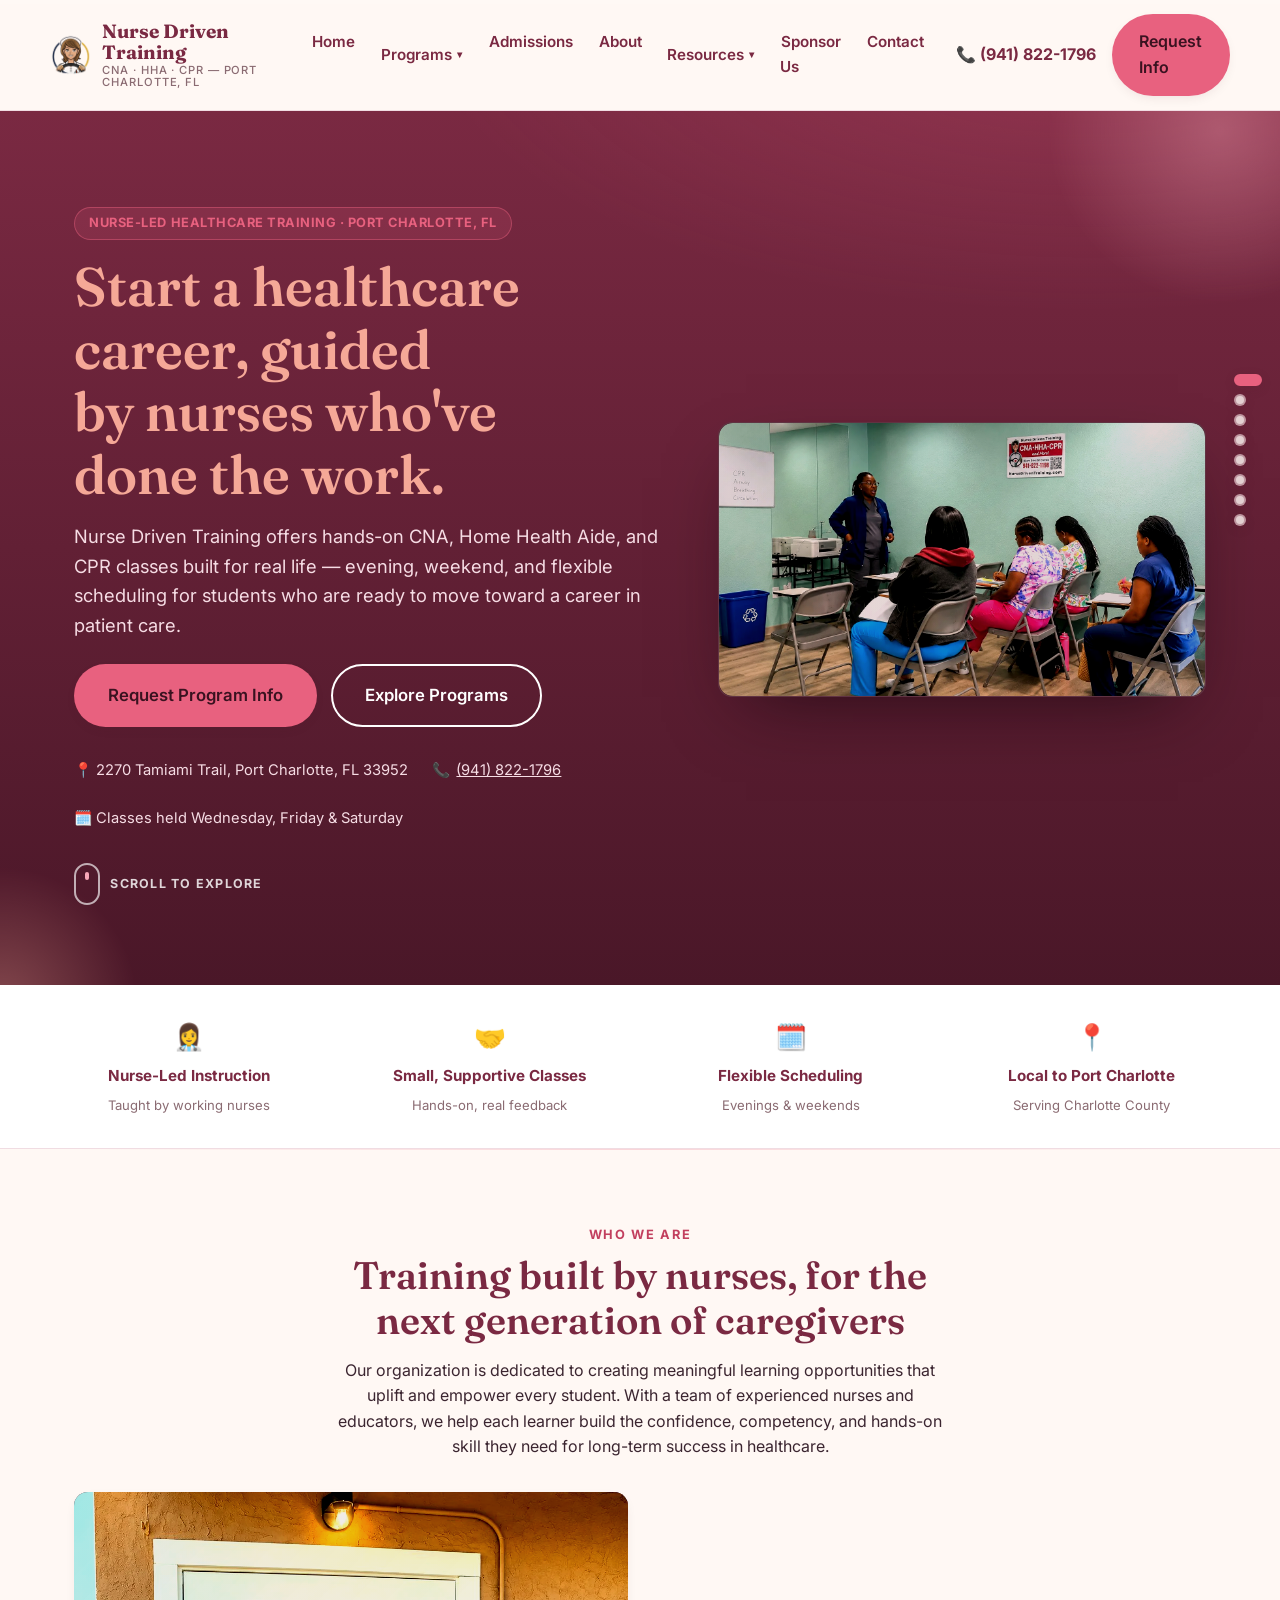
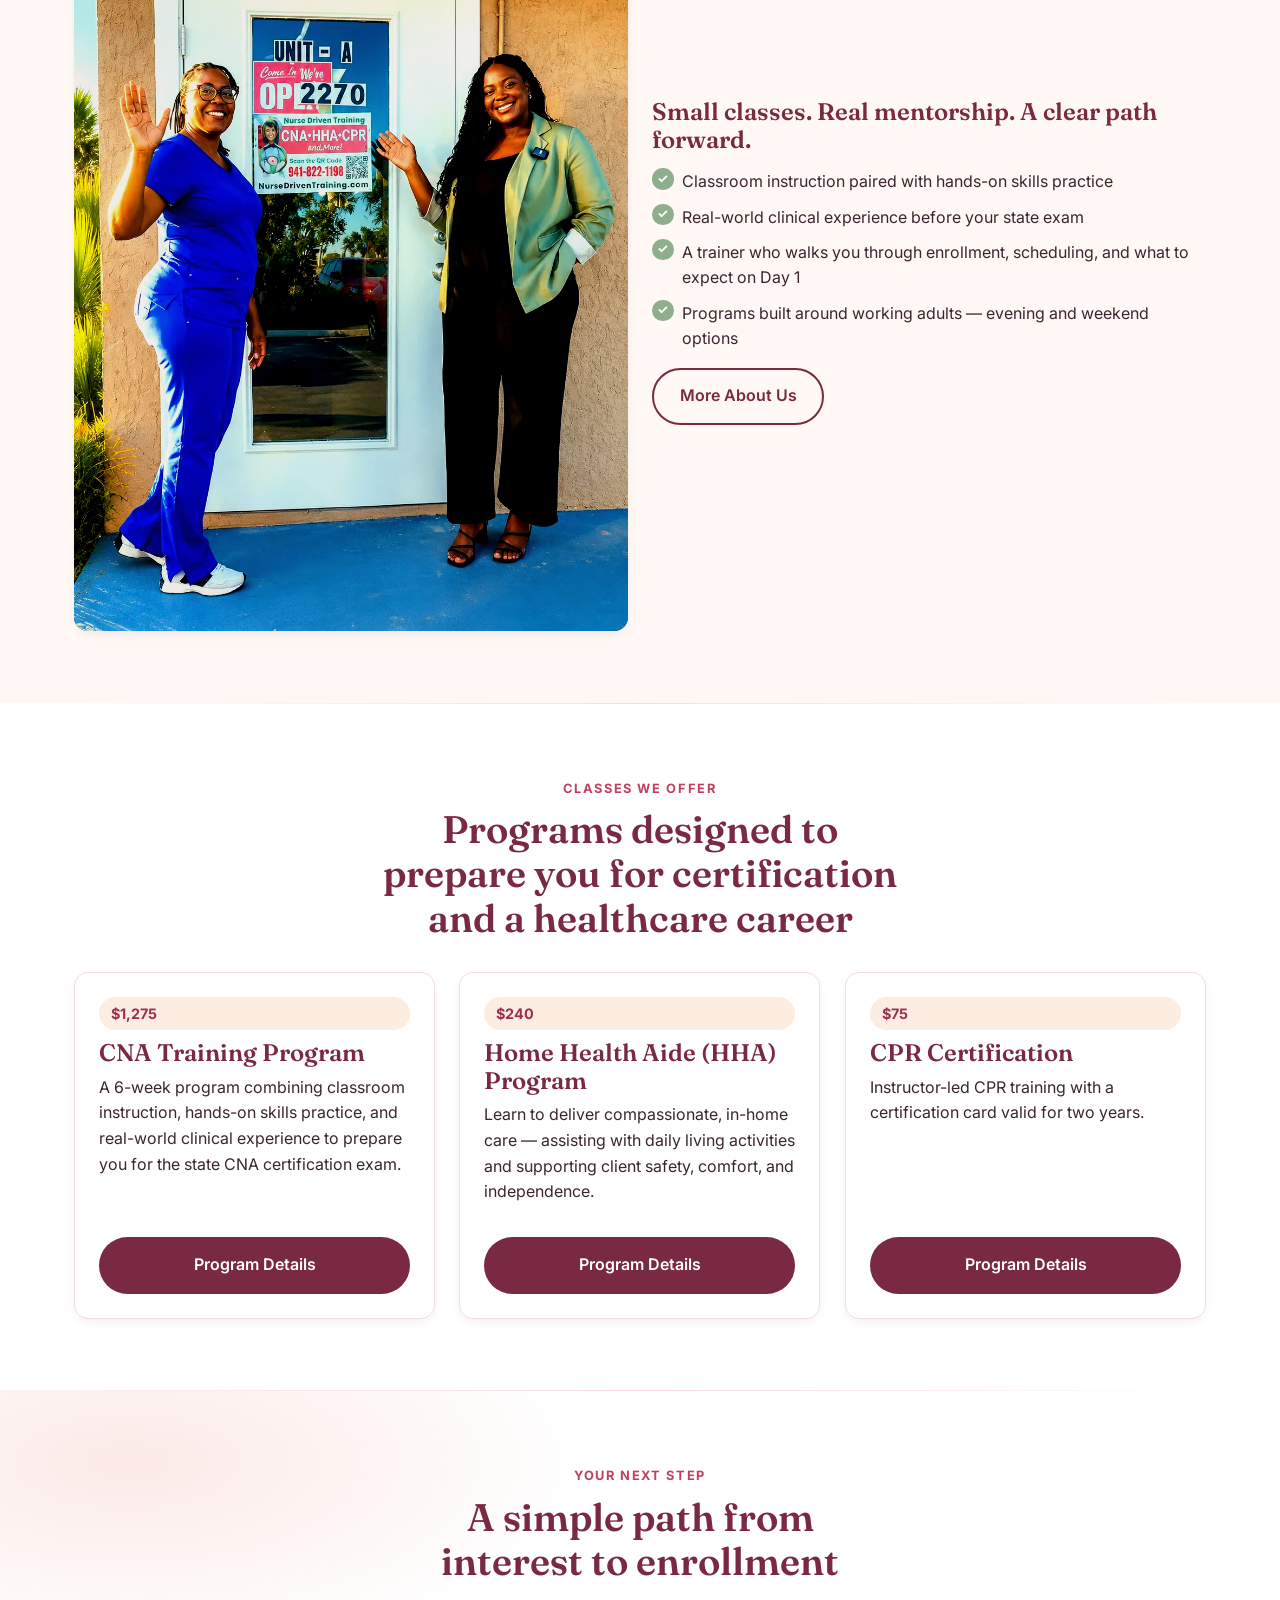
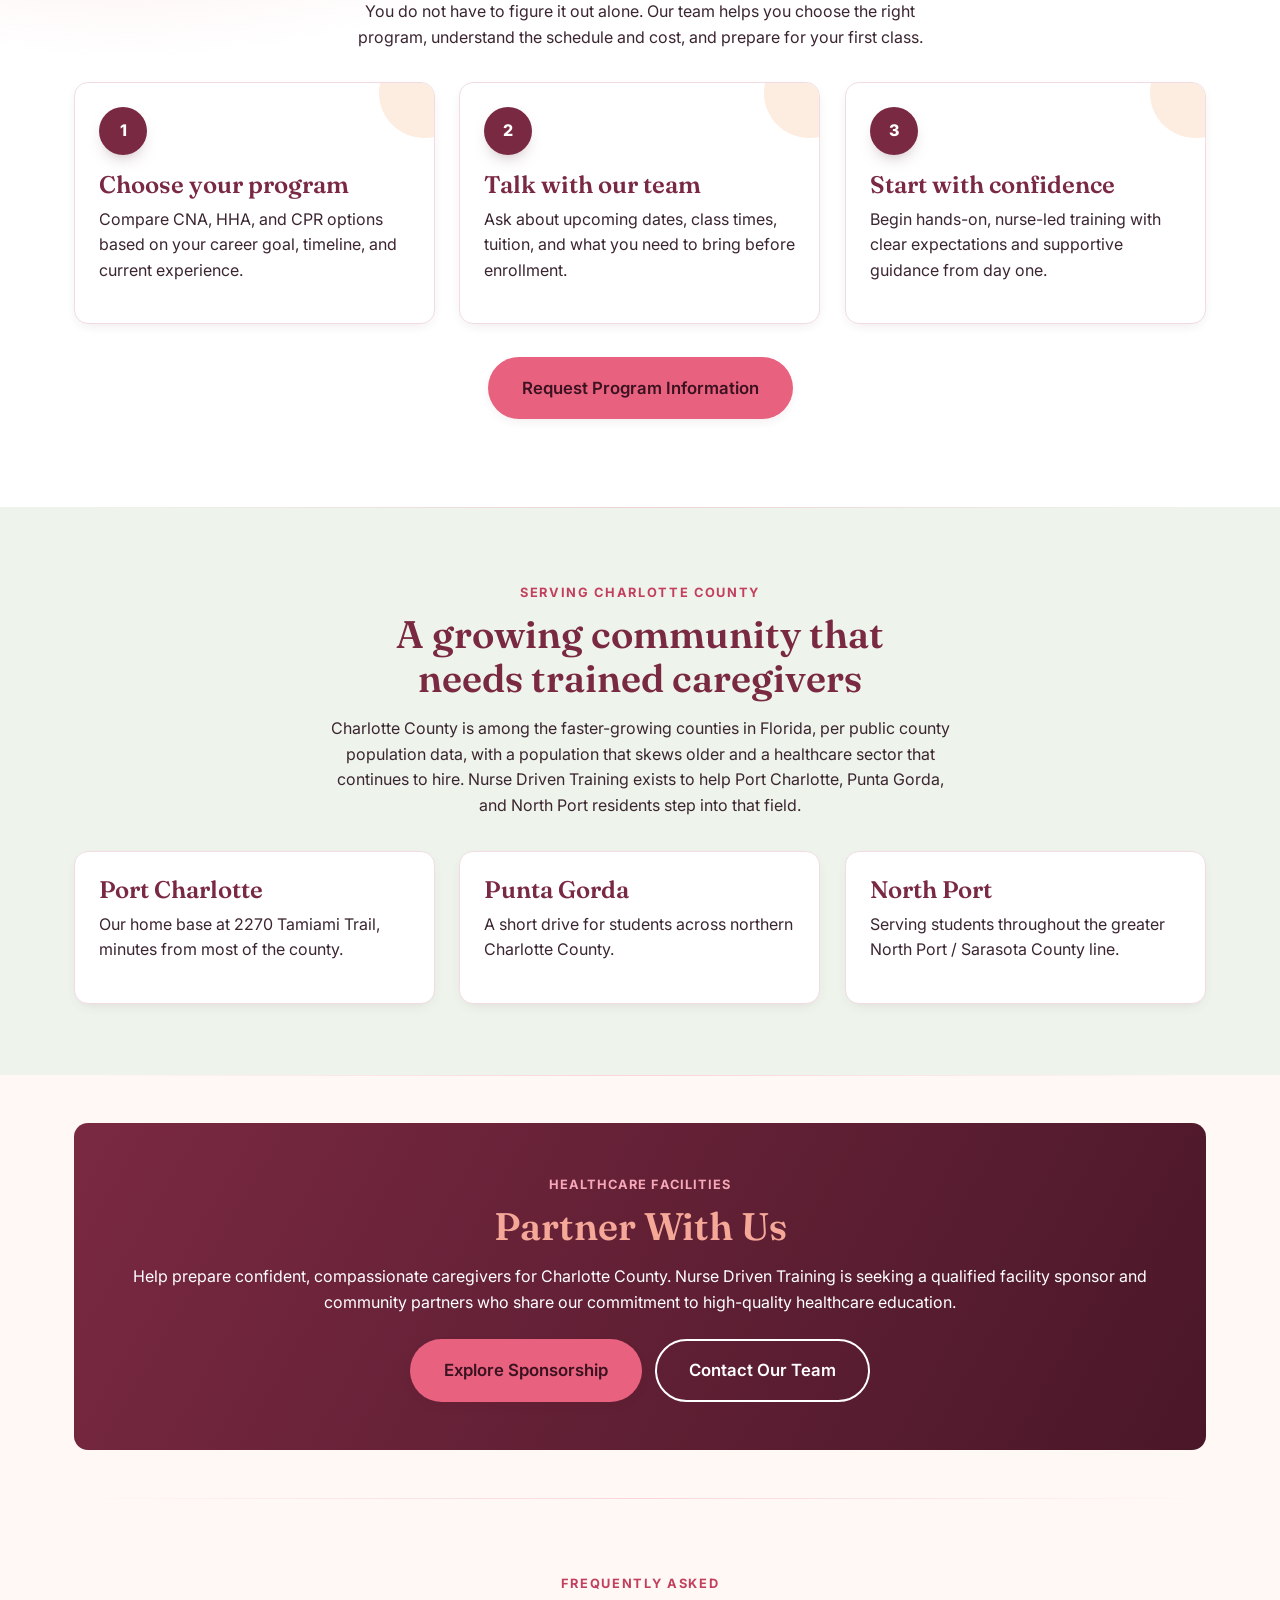
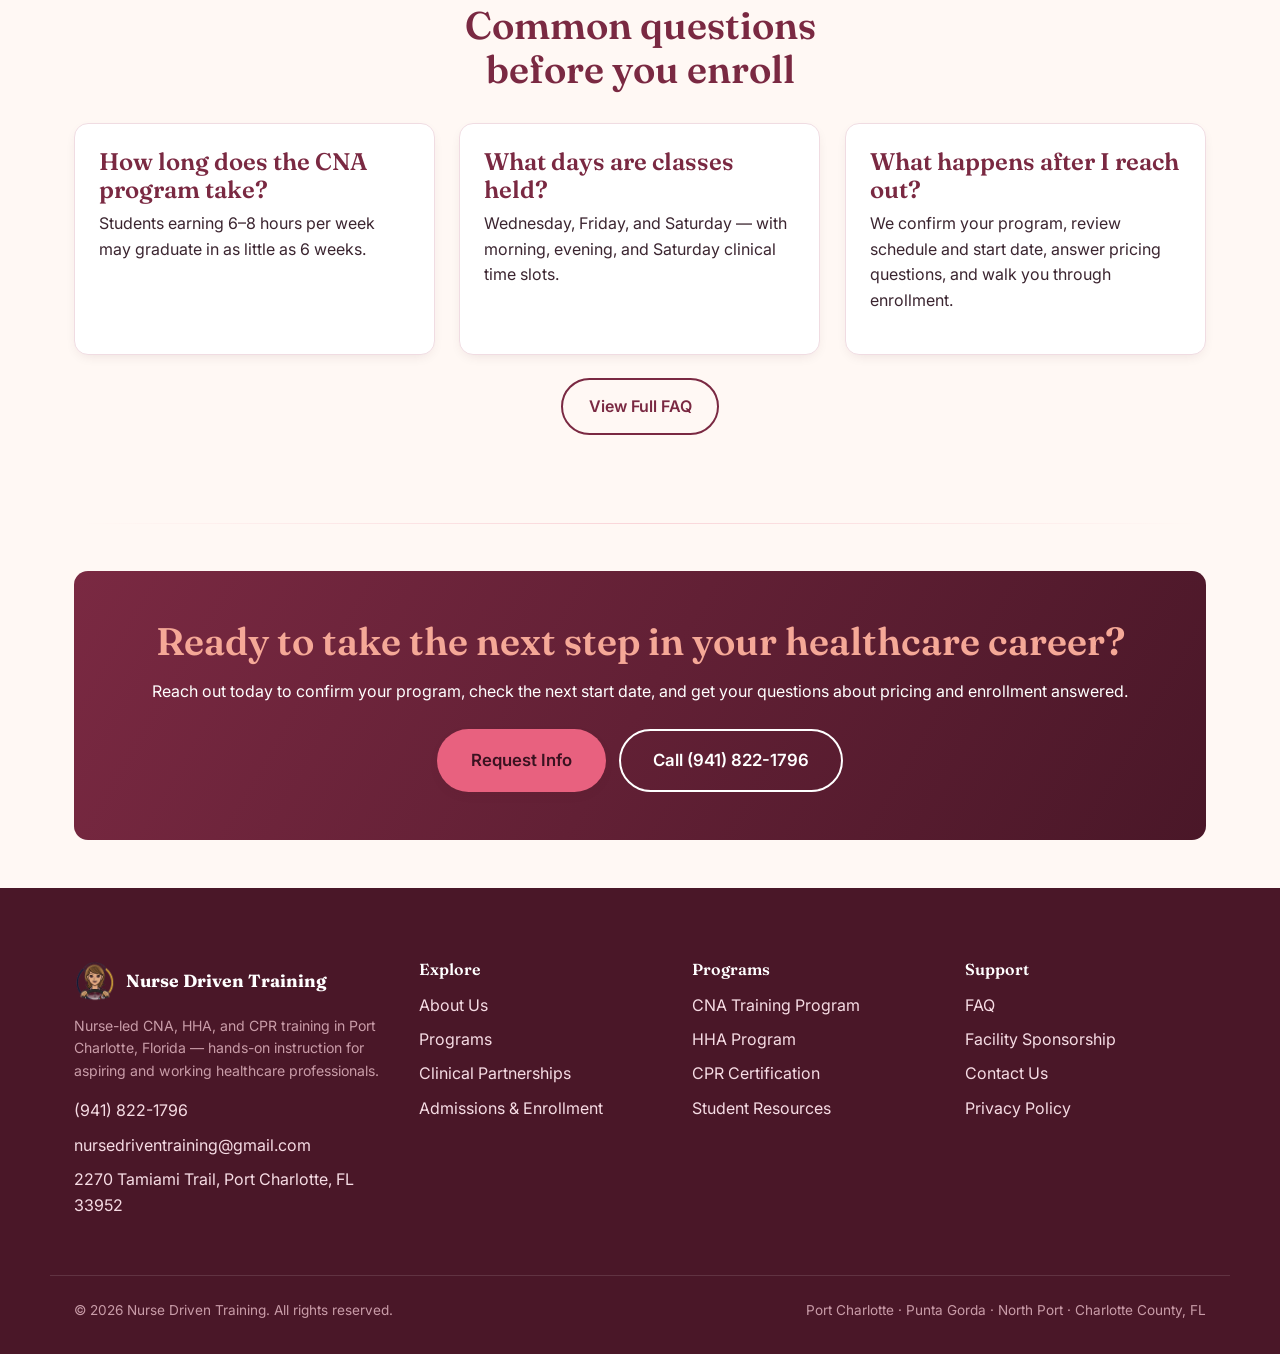
==== index.html @ 145070af "feat: add Wavy-inspired scroll experience and UI motion to Nurse Driven Training" ====
<!doctype html>
<html lang="en">
<head>
<meta charset="UTF-8">
<meta name="viewport" content="width=device-width, initial-scale=1">
<title>Nurse Driven Training | CNA, HHA & CPR Classes in Port Charlotte, FL</title>
<meta name="description" content="Nurse-led CNA, HHA, and CPR training in Port Charlotte, FL. Hands-on classes, flexible evening and weekend schedules, and a supportive path to a healthcare career.">
<link rel="canonical" href="https://www.nursedriventraining.com/">
<meta property="og:type" content="website">
<meta property="og:site_name" content="Nurse Driven Training">
<meta property="og:title" content="Nurse Driven Training | CNA, HHA & CPR Classes in Port Charlotte, FL">
<meta property="og:description" content="Nurse-led CNA, HHA, and CPR training in Port Charlotte, FL. Hands-on classes, flexible schedules, and a supportive path to a healthcare career.">
<meta property="og:url" content="https://www.nursedriventraining.com/">
<meta property="og:image" content="https://www.nursedriventraining.com/assets/img/og-cover.jpg">
<meta property="og:image:width" content="1200">
<meta property="og:image:height" content="630">
<meta property="og:image:alt" content="Nurse Driven Training — CNA, HHA & CPR training in Port Charlotte, FL">
<meta name="twitter:card" content="summary_large_image">
<meta name="twitter:title" content="Nurse Driven Training | CNA, HHA & CPR Classes in Port Charlotte, FL">
<meta name="twitter:description" content="Nurse-led CNA, HHA, and CPR training in Port Charlotte, FL. Hands-on classes, flexible schedules, and a supportive path to a healthcare career.">
<meta name="twitter:image" content="https://www.nursedriventraining.com/assets/img/og-cover.jpg">
<link rel="icon" type="image/x-icon" href="/favicon.ico">
<link rel="icon" type="image/png" sizes="32x32" href="/favicon-32x32.png">
<link rel="icon" type="image/png" sizes="16x16" href="/favicon-16x16.png">
<link rel="apple-touch-icon" sizes="180x180" href="/apple-touch-icon.png">
<link rel="manifest" href="/site.webmanifest">
<meta name="msapplication-config" content="/browserconfig.xml">
<meta name="theme-color" content="#7A2942">
<link rel="preconnect" href="https://fonts.googleapis.com">
<link rel="preconnect" href="https://fonts.gstatic.com" crossorigin>
<link href="https://fonts.googleapis.com/css2?family=Fraunces:wght@500;600;700&family=Inter:wght@400;500;600;700&display=swap" rel="stylesheet">
<link rel="stylesheet" href="css/styles.css?v=4.0">
<script type="application/ld+json">
{
  "@context": "https://schema.org",
  "@type": "EducationalOrganization",
  "name": "Nurse Driven Training",
  "url": "https://www.nursedriventraining.com/",
  "logo": "https://www.nursedriventraining.com/assets/img/nurse-driven-training-stacked-logo.webp",
  "image": "https://www.nursedriventraining.com/assets/img/exterior-storefront.jpg",
  "description": "Nurse-driven training and education for aspiring CNAs, HHAs, and healthcare professionals in Port Charlotte, Florida.",
  "telephone": "+1-941-822-1796",
  "email": "nursedriventraining@gmail.com",
  "address": {
    "@type": "PostalAddress",
    "streetAddress": "2270 Tamiami Trail",
    "addressLocality": "Port Charlotte",
    "addressRegion": "FL",
    "postalCode": "33952",
    "addressCountry": "US"
  },
  "areaServed": ["Port Charlotte, FL", "Punta Gorda, FL", "North Port, FL", "Charlotte County, FL"],
  "sameAs": ["https://www.facebook.com/profile.php?id=61587236935988"]
}
</script>
</head>
<body>
<a class="skip-link" href="#main">Skip to content</a>
<header class="site-header">
  <div class="container header-bar">
    <a class="brand" href="index.html">
      <img src="assets/img/mascot-icon.png" alt="" width="42" height="42" class="brand-mark-img">
      <span class="brand-text">Nurse Driven Training<span>CNA · HHA · CPR — Port Charlotte, FL</span></span>
    </a>
    <nav class="main-nav" aria-label="Primary">
      <ul class="nav-links" id="primary-nav">
        <li><a href="index.html">Home</a></li>
        <li class="nav-item has-dropdown">
          <button type="button" class="nav-dropdown-trigger" aria-expanded="false" aria-controls="dropdown-programs">Programs <span class="caret" aria-hidden="true">&#9662;</span></button>
          <ul class="nav-dropdown" id="dropdown-programs">
            <li><a href="programs.html">All Programs</a></li>
            <li><a href="cna-training-program.html">CNA Training Program</a></li>
            <li><a href="hha-program.html">HHA Program</a></li>
            <li><a href="cpr-certification.html">CPR Certification</a></li>
          </ul>
        </li>
        <li><a href="admissions.html">Admissions</a></li>
        <li><a href="about.html">About</a></li>
        <li class="nav-item has-dropdown">
          <button type="button" class="nav-dropdown-trigger" aria-expanded="false" aria-controls="dropdown-resources">Resources <span class="caret" aria-hidden="true">&#9662;</span></button>
          <ul class="nav-dropdown" id="dropdown-resources">
            <li><a href="student-resources.html">Student Resources</a></li>
            <li><a href="faq.html">FAQ</a></li>
            <li><a href="clinical-partnerships.html">Clinical Partnerships</a></li>
          </ul>
        </li>
        <li><a href="sponsor-us.html">Sponsor Us</a></li>
        <li><a href="contact.html">Contact</a></li>
      </ul>
      <div class="header-actions">
        <a class="header-phone" href="tel:+19418221796">📞 (941) 822-1796</a>
        <a class="btn btn-primary header-cta" href="contact.html">Request Info</a>
        <button class="nav-toggle" aria-label="Toggle menu" aria-expanded="false" aria-controls="primary-nav"><span></span></button>
      </div>
    </nav>
  </div>
</header>

<main id="main">

  <section class="hero">
    <div class="container hero-grid">
      <div>
        <span class="eyebrow">Nurse-Led Healthcare Training · Port Charlotte, FL</span>
        <h1>Start a healthcare career, guided by nurses who've done the work.</h1>
        <p class="lede">Nurse Driven Training offers hands-on CNA, Home Health Aide, and CPR classes built for real life — evening, weekend, and flexible scheduling for students who are ready to move toward a career in patient care.</p>
        <div class="hero-cta-row">
          <a class="btn btn-primary btn-lg" href="contact.html">Request Program Info</a>
          <a class="btn btn-outline btn-lg" href="programs.html">Explore Programs</a>
        </div>
        <ul class="hero-meta">
          <li><span>📍 2270 Tamiami Trail, Port Charlotte, FL 33952</span></li>
          <li><span>📞 <a href="tel:+19418221796" style="color:inherit;">(941) 822-1796</a></span></li>
          <li><span>🗓️ Classes held Wednesday, Friday &amp; Saturday</span></li>
        </ul>
      </div>
      <div class="hero-media">
        <div class="photo-frame wide">
          <picture>
            <source type="image/webp" srcset="assets/img/classroom-session.webp">
            <img src="assets/img/classroom-session.jpg" alt="Instructor leading a CPR and patient-care training session with students at Nurse Driven Training in Port Charlotte, FL" width="800" height="450" loading="eager" fetchpriority="high">
          </picture>
        </div>
      </div>
    </div>
  </section>

  <div class="trust-bar">
    <div class="container trust-bar-inner">
      <div class="trust-item"><span class="ico">👩‍⚕️</span><strong>Nurse-Led Instruction</strong><span>Taught by working nurses</span></div>
      <div class="trust-item"><span class="ico">🤝</span><strong>Small, Supportive Classes</strong><span>Hands-on, real feedback</span></div>
      <div class="trust-item"><span class="ico">🗓️</span><strong>Flexible Scheduling</strong><span>Evenings &amp; weekends</span></div>
      <div class="trust-item"><span class="ico">📍</span><strong>Local to Port Charlotte</strong><span>Serving Charlotte County</span></div>
    </div>
  </div>

  <section>
    <div class="container">
      <div class="section-head center">
        <span class="kicker">Who We Are</span>
        <h2>Training built by nurses, for the next generation of caregivers</h2>
        <p>Our organization is dedicated to creating meaningful learning opportunities that uplift and empower every student. With a team of experienced nurses and educators, we help each learner build the confidence, competency, and hands-on skill they need for long-term success in healthcare.</p>
      </div>
      <div class="grid grid-2" style="align-items:center;">
        <div class="photo-frame tall">
          <picture>
            <source type="image/webp" srcset="assets/img/team-welcome.webp">
            <img src="assets/img/team-welcome.jpg" alt="The Nurse Driven Training team welcoming visitors outside their Port Charlotte, FL location" width="600" height="800" loading="lazy">
          </picture>
        </div>
        <div>
          <h3>Small classes. Real mentorship. A clear path forward.</h3>
          <ul class="check-list">
            <li>Classroom instruction paired with hands-on skills practice</li>
            <li>Real-world clinical experience before your state exam</li>
            <li>A trainer who walks you through enrollment, scheduling, and what to expect on Day 1</li>
            <li>Programs built around working adults — evening and weekend options</li>
          </ul>
          <a class="btn btn-ghost" href="about.html">More About Us</a>
        </div>
      </div>
    </div>
  </section>

  <section class="section-alt">
    <div class="container">
      <div class="section-head center">
        <span class="kicker">Classes We Offer</span>
        <h2>Programs designed to prepare you for certification and a healthcare career</h2>
      </div>
      <div class="grid grid-3">
        <article class="card">
          <span class="price-tag">$1,275</span>
          <h3>CNA Training Program</h3>
          <p>A 6-week program combining classroom instruction, hands-on skills practice, and real-world clinical experience to prepare you for the state CNA certification exam.</p>
          <div class="card-foot"><a class="btn btn-navy btn-block" href="cna-training-program.html">Program Details</a></div>
        </article>
        <article class="card">
          <span class="price-tag">$240</span>
          <h3>Home Health Aide (HHA) Program</h3>
          <p>Learn to deliver compassionate, in-home care — assisting with daily living activities and supporting client safety, comfort, and independence.</p>
          <div class="card-foot"><a class="btn btn-navy btn-block" href="hha-program.html">Program Details</a></div>
        </article>
        <article class="card">
          <span class="price-tag">$75</span>
          <h3>CPR Certification</h3>
          <p>Instructor-led CPR training with a certification card valid for two years.</p>
          <div class="card-foot"><a class="btn btn-navy btn-block" href="cpr-certification.html">Program Details</a></div>
        </article>
      </div>
    </div>
  </section>

  <section class="enrollment-path" aria-labelledby="enrollment-path-title">
    <div class="container">
      <div class="section-head center">
        <span class="kicker">Your Next Step</span>
        <h2 id="enrollment-path-title">A simple path from interest to enrollment</h2>
        <p>You do not have to figure it out alone. Our team helps you choose the right program, understand the schedule and cost, and prepare for your first class.</p>
      </div>
      <div class="grid grid-3">
        <article class="card path-card">
          <span class="path-icon" aria-hidden="true">1</span>
          <h3>Choose your program</h3>
          <p>Compare CNA, HHA, and CPR options based on your career goal, timeline, and current experience.</p>
        </article>
        <article class="card path-card">
          <span class="path-icon" aria-hidden="true">2</span>
          <h3>Talk with our team</h3>
          <p>Ask about upcoming dates, class times, tuition, and what you need to bring before enrollment.</p>
        </article>
        <article class="card path-card">
          <span class="path-icon" aria-hidden="true">3</span>
          <h3>Start with confidence</h3>
          <p>Begin hands-on, nurse-led training with clear expectations and supportive guidance from day one.</p>
        </article>
      </div>
      <p class="text-center" style="margin-top:var(--space-4);"><a class="btn btn-primary btn-lg" href="contact.html">Request Program Information</a></p>
    </div>
  </section>

  <section class="section-sage">
    <div class="container">
      <div class="section-head center">
        <span class="kicker">Serving Charlotte County</span>
        <h2>A growing community that needs trained caregivers</h2>
        <p>Charlotte County is among the faster-growing counties in Florida, per public county population data, with a population that skews older and a healthcare sector that continues to hire. Nurse Driven Training exists to help Port Charlotte, Punta Gorda, and North Port residents step into that field.</p>
      </div>
      <div class="grid grid-3">
        <div class="card"><h3>Port Charlotte</h3><p>Our home base at 2270 Tamiami Trail, minutes from most of the county.</p></div>
        <div class="card"><h3>Punta Gorda</h3><p>A short drive for students across northern Charlotte County.</p></div>
        <div class="card"><h3>North Port</h3><p>Serving students throughout the greater North Port / Sarasota County line.</p></div>
      </div>
    </div>
  </section>

  <section class="section-tight">
    <div class="container">
      <div class="cta-banner">
        <span class="kicker" style="color:var(--gold-light);">Healthcare Facilities</span>
        <h2 class="mt-0">Partner With Us</h2>
        <p>Help prepare confident, compassionate caregivers for Charlotte County. Nurse Driven Training is seeking a qualified facility sponsor and community partners who share our commitment to high-quality healthcare education.</p>
        <div class="btn-row">
          <a class="btn btn-primary btn-lg" href="sponsor-us.html">Explore Sponsorship</a>
          <a class="btn btn-outline btn-lg" href="contact.html">Contact Our Team</a>
        </div>
      </div>
    </div>
  </section>

  <section>
    <div class="container">
      <div class="section-head center">
        <span class="kicker">Frequently Asked</span>
        <h2>Common questions before you enroll</h2>
      </div>
      <div class="grid grid-3">
        <div class="card">
          <h3>How long does the CNA program take?</h3>
          <p>Students earning 6–8 hours per week may graduate in as little as 6 weeks.</p>
        </div>
        <div class="card">
          <h3>What days are classes held?</h3>
          <p>Wednesday, Friday, and Saturday — with morning, evening, and Saturday clinical time slots.</p>
        </div>
        <div class="card">
          <h3>What happens after I reach out?</h3>
          <p>We confirm your program, review schedule and start date, answer pricing questions, and walk you through enrollment.</p>
        </div>
      </div>
      <p class="text-center" style="margin-top:var(--space-3);"><a class="btn btn-ghost" href="faq.html">View Full FAQ</a></p>
    </div>
  </section>

  <section class="section-tight">
    <div class="container">
      <div class="cta-banner">
        <h2 class="mt-0">Ready to take the next step in your healthcare career?</h2>
        <p>Reach out today to confirm your program, check the next start date, and get your questions about pricing and enrollment answered.</p>
        <div class="btn-row">
          <a class="btn btn-primary btn-lg" href="contact.html">Request Info</a>
          <a class="btn btn-outline btn-lg" href="tel:+19418221796">Call (941) 822-1796</a>
        </div>
      </div>
    </div>
  </section>

</main>

<footer class="site-footer">
  <div class="container footer-grid">
    <div>
      <div class="footer-brand">
        <img src="assets/img/mascot-icon.png" alt="" width="42" height="42" class="brand-mark-img">
        <strong style="color:#fff;font-family:var(--font-head);font-size:1.1rem;">Nurse Driven Training</strong>
      </div>
      <p class="small" style="color:#C99CA8;">Nurse-led CNA, HHA, and CPR training in Port Charlotte, Florida — hands-on instruction for aspiring and working healthcare professionals.</p>
      <ul>
        <li><a href="tel:+19418221796">(941) 822-1796</a></li>
        <li><a href="mailto:nursedriventraining@gmail.com">nursedriventraining@gmail.com</a></li>
        <li>2270 Tamiami Trail, Port Charlotte, FL 33952</li>
      </ul>
    </div>
    <div>
      <h4>Explore</h4>
      <ul>
        <li><a href="about.html">About Us</a></li>
        <li><a href="programs.html">Programs</a></li>
        <li><a href="clinical-partnerships.html">Clinical Partnerships</a></li>
        <li><a href="admissions.html">Admissions &amp; Enrollment</a></li>
      </ul>
    </div>
    <div>
      <h4>Programs</h4>
      <ul>
        <li><a href="cna-training-program.html">CNA Training Program</a></li>
        <li><a href="hha-program.html">HHA Program</a></li>
        <li><a href="cpr-certification.html">CPR Certification</a></li>
        <li><a href="student-resources.html">Student Resources</a></li>
      </ul>
    </div>
    <div>
      <h4>Support</h4>
      <ul>
        <li><a href="faq.html">FAQ</a></li>
        <li><a href="sponsor-us.html">Facility Sponsorship</a></li>
        <li><a href="contact.html">Contact Us</a></li>
        <li><a href="privacy-policy.html">Privacy Policy</a></li>
      </ul>
    </div>
  </div>
  <div class="container footer-bottom">
    <span>© <span data-year></span> Nurse Driven Training. All rights reserved.</span>
    <span>Port Charlotte · Punta Gorda · North Port · Charlotte County, FL</span>
  </div>
</footer>
<div class="mobile-cta-bar">
  <a class="btn btn-navy" href="tel:+19418221796">Call Now</a>
  <a class="btn btn-primary" href="contact.html">Request Info</a>
</div>
<script src="js/main.js?v=4.0" defer></script>
</body>
</html>
---- css/styles.css ----
/* ==========================================================================
   Nurse Driven Training — Design System
   Strawberries & Cream: strawberry pink / deep berry / cream, warm-professional
   ========================================================================== */

:root {
  /* Brand colors */
  --navy: #7A2942;       /* deep berry — replaces the old navy as the dark brand color */
  --navy-dark: #4A1728;  /* darkest berry — gradients, footer */
  --navy-tint: #F7E6EC;  /* pale rose-lavender tint */
  --gold: #E8617F;       /* strawberry pink — primary accent / buttons */
  --gold-dark: #C23F5E;  /* deeper strawberry — hover states */
  --gold-darker: #9E2F49; /* WCAG AA-safe strawberry for small text on light tints */
  --gold-light: #F7A8B8; /* WCAG AA-safe strawberry for text on dark berry backgrounds */
  --gold-tint: #FDEDE1;  /* peachy cream tint */
  --on-gold: #3A1220;    /* WCAG AA-safe dark text for use on top of --gold buttons */
  --peach-heading: #F5A897; /* warm coral-peach for headings on dark berry backgrounds — ~4.9:1 vs --navy, ~7.6:1 vs --navy-dark (WCAG AA safe) */
  --sage: #8FAE8C;       /* muted leaf green — a nod to the strawberry leaf */
  --sage-tint: #EEF4EC;
  --cream: #FFF8F4;      /* warm cream background */
  --white: #FFFFFF;
  --ink: #3B2530;        /* warm deep plum-brown body text */
  --muted: #8A6B72;      /* warm muted mauve-gray */
  --border: #F0DCE2;     /* soft pink border */
  --danger: #B3261E;

  /* Type */
  --font-head: "Fraunces", Georgia, "Times New Roman", serif;
  --font-body: "Inter", -apple-system, BlinkMacSystemFont, "Segoe UI", sans-serif;

  /* Spacing scale */
  --space-1: 0.5rem;
  --space-2: 1rem;
  --space-3: 1.5rem;
  --space-4: 2rem;
  --space-5: 3rem;
  --space-6: 4.5rem;
  --space-7: 6rem;

  /* Layout */
  --container: 1180px;
  --radius: 14px;
  --radius-sm: 8px;
  --shadow: 0 12px 32px -16px rgba(74, 23, 40, 0.22);
  --shadow-sm: 0 4px 14px -6px rgba(74, 23, 40, 0.16);
}

/* ---------- Reset ---------- */
*, *::before, *::after { box-sizing: border-box; }
html { scroll-behavior: smooth; }
body {
  margin: 0;
  font-family: var(--font-body);
  color: var(--ink);
  background: var(--cream);
  line-height: 1.6;
  -webkit-font-smoothing: antialiased;
}
img { max-width: 100%; display: block; }
a { color: inherit; }
h1, h2, h3, h4 {
  font-family: var(--font-head);
  color: var(--navy);
  line-height: 1.15;
  margin: 0 0 var(--space-2);
  font-weight: 600;
}
h1 { font-size: clamp(2.1rem, 5vw, 3.4rem); }
h2 { font-size: clamp(1.6rem, 3.4vw, 2.4rem); }
h3 { font-size: clamp(1.2rem, 2.2vw, 1.5rem); }
p { margin: 0 0 var(--space-2); }
ul, ol { padding-left: 1.25rem; }
.container {
  width: 100%;
  max-width: var(--container);
  margin: 0 auto;
  padding: 0 var(--space-3);
}
section { padding: var(--space-6) 0; }
.section-tight { padding: var(--space-5) 0; }
.section-alt { background: var(--white); }
.section-navy { background: var(--navy); color: var(--white); }
.section-sage { background: var(--sage-tint); }

/* Headings on dark berry backgrounds — the global h1-h4 rule below sets var(--navy),
   which is nearly invisible on these backgrounds. Override with a WCAG AA-safe peach. */
.hero h1, .hero h2, .hero h3, .hero h4,
.page-hero h1, .page-hero h2, .page-hero h3, .page-hero h4,
.cta-banner h1, .cta-banner h2, .cta-banner h3, .cta-banner h4,
.section-navy h1, .section-navy h2, .section-navy h3, .section-navy h4 {
  color: var(--peach-heading);
}

/* Skip link */
.skip-link {
  position: absolute;
  left: -999px;
  top: 0;
  background: var(--gold);
  color: var(--navy-dark);
  padding: 0.75rem 1.25rem;
  z-index: 999;
  font-weight: 600;
  border-radius: 0 0 8px 0;
}
.skip-link:focus { left: 0; }

:focus-visible {
  outline: 3px solid var(--gold-dark);
  outline-offset: 2px;
}
/* On dark/berry backgrounds, gold-dark doesn't meet 3:1 against navy — swap to white for a visible, compliant focus ring */
.hero :focus-visible,
.cta-banner :focus-visible,
.site-footer :focus-visible,
.page-hero :focus-visible,
.section-navy :focus-visible,
.mobile-cta-bar :focus-visible {
  outline-color: var(--white);
}

/* ---------- Buttons ---------- */
.btn {
  display: inline-flex;
  align-items: center;
  justify-content: center;
  gap: 0.5rem;
  padding: 0.85rem 1.6rem;
  border-radius: 999px;
  font-weight: 600;
  font-size: 1rem;
  text-decoration: none;
  border: 2px solid transparent;
  cursor: pointer;
  transition: transform 0.15s ease, box-shadow 0.15s ease, background 0.15s ease, color 0.15s ease;
  min-height: 48px;
}
.btn:hover { transform: translateY(-1px); }
.btn-primary { background: var(--gold); color: var(--on-gold); box-shadow: var(--shadow-sm); }
.btn-primary:hover { background: var(--gold-dark); color: var(--white); }
.btn-outline { background: transparent; border-color: var(--white); color: var(--white); }
.btn-outline:hover { background: var(--white); color: var(--navy); }
.btn-navy { background: var(--navy); color: var(--white); }
.btn-navy:hover { background: var(--navy-dark); }
.btn-ghost { background: transparent; border-color: var(--navy); color: var(--navy); }
.btn-ghost:hover { background: var(--navy); color: var(--white); }
.btn-block { width: 100%; }
.btn-lg { padding: 1rem 2rem; font-size: 1.05rem; }

/* ---------- Header ---------- */
.site-header {
  position: sticky;
  top: 0;
  z-index: 100;
  background: rgba(255, 248, 244, 0.96);
  backdrop-filter: blur(6px);
  border-bottom: 1px solid var(--border);
}
.header-bar {
  display: flex;
  align-items: center;
  justify-content: space-between;
  padding: 0.85rem 0;
  gap: var(--space-3);
  position: relative;
}
.brand {
  display: flex;
  align-items: center;
  gap: 0.65rem;
  text-decoration: none;
  font-family: var(--font-head);
  font-weight: 700;
  font-size: 1.2rem;
  color: var(--navy);
}
.brand-mark {
  width: 42px;
  height: 42px;
  border-radius: 50%;
  background: var(--navy);
  color: var(--gold);
  display: flex;
  align-items: center;
  justify-content: center;
  font-family: var(--font-head);
  font-weight: 700;
  font-size: 1.1rem;
  flex-shrink: 0;
}
.brand-mark-img { width: 42px; height: 42px; object-fit: contain; flex-shrink: 0; }
.brand-text { line-height: 1.1; }
.brand-logo-feature { max-width: 260px; margin: 0 auto var(--space-3); }
.brand-logo-feature img { width: 100%; height: auto; display: block; }
.footer-logo { width: 46px; height: 46px; object-fit: contain; flex-shrink: 0; }
.brand-text span { display: block; font-family: var(--font-body); font-weight: 500; font-size: 0.7rem; letter-spacing: 0.08em; text-transform: uppercase; color: var(--muted); }

.main-nav { display: flex; align-items: center; gap: var(--space-4); }
.nav-links { display: flex; align-items: center; gap: var(--space-3); list-style: none; margin: 0; padding: 0; }
.nav-links a {
  text-decoration: none;
  font-weight: 600;
  font-size: 0.95rem;
  color: var(--navy);
  padding: 0.4rem 0.1rem;
  border-bottom: 2px solid transparent;
}
.nav-links a:hover, .nav-links a[aria-current="page"] { border-bottom-color: var(--gold); }
.header-actions { display: flex; align-items: center; gap: var(--space-2); }
.header-phone { display: none; font-weight: 700; color: var(--navy); text-decoration: none; white-space: nowrap; }
.nav-toggle {
  display: inline-flex;
  align-items: center;
  justify-content: center;
  width: 46px;
  height: 46px;
  border-radius: var(--radius-sm);
  border: 1px solid var(--border);
  background: var(--white);
  cursor: pointer;
}
.nav-toggle span, .nav-toggle::before, .nav-toggle::after {
  content: "";
  display: block;
  width: 20px;
  height: 2px;
  background: var(--navy);
  position: relative;
  transition: transform 0.2s ease, opacity 0.2s ease;
}
.nav-toggle::before { transform: translateY(-6px); position: absolute; }
.nav-toggle::after { transform: translateY(6px); position: absolute; }
.nav-toggle[aria-expanded="true"] span { opacity: 0; }
.nav-toggle[aria-expanded="true"]::before { transform: rotate(45deg); }
.nav-toggle[aria-expanded="true"]::after { transform: rotate(-45deg); }

@media (max-width: 899px) {
  .nav-links {
    position: absolute;
    top: 100%;
    left: 0;
    right: 0;
    background: var(--white);
    flex-direction: column;
    align-items: stretch;
    gap: 0;
    border-bottom: 1px solid var(--border);
    box-shadow: var(--shadow);
    max-height: 0;
    overflow: hidden;
    transition: max-height 0.25s ease;
  }
  .nav-links.is-open { max-height: 640px; overflow-y: auto; }
  .nav-links > li { border-top: 1px solid var(--border); }
  .nav-links a { display: block; padding: 1rem var(--space-3); }
}
@media (min-width: 900px) {
  .nav-toggle { display: none; }
  .header-phone { display: inline-flex; align-items: center; gap: 0.4rem; }
}
.header-cta { display: none; }
@media (min-width: 900px) { .header-cta { display: inline-flex; } }

/* ---------- Nav dropdowns (Programs / Resources) ---------- */
.nav-item.has-dropdown { position: relative; }
.nav-dropdown-trigger {
  background: none;
  border: none;
  font: inherit;
  cursor: pointer;
  display: inline-flex;
  align-items: center;
  gap: 0.3rem;
  color: var(--navy);
  font-weight: 600;
  font-size: 0.95rem;
  width: 100%;
  text-align: left;
  padding: 0.4rem 0.1rem;
}
.nav-dropdown-trigger .caret { font-size: 0.65em; transition: transform 0.2s ease; }
.nav-dropdown-trigger[aria-expanded="true"] .caret { transform: rotate(180deg); }
.nav-dropdown { list-style: none; margin: 0; padding: 0; }
@media (min-width: 900px) {
  .nav-dropdown-trigger { padding: 0.4rem 0.1rem; }
  .nav-dropdown {
    position: absolute;
    top: 100%;
    left: 0;
    min-width: 230px;
    background: var(--white);
    border: 1px solid var(--border);
    border-radius: var(--radius-sm);
    box-shadow: var(--shadow);
    padding: 0.4rem;
    opacity: 0;
    visibility: hidden;
    transform: translateY(6px);
    transition: opacity 0.16s ease, transform 0.16s ease, visibility 0.16s;
    z-index: 50;
  }
  .nav-item.has-dropdown:hover .nav-dropdown,
  .nav-item.has-dropdown:focus-within .nav-dropdown,
  .nav-dropdown.is-open {
    opacity: 1;
    visibility: visible;
    transform: translateY(0);
  }
  .nav-dropdown a {
    display: block;
    padding: 0.6rem 0.8rem;
    border-radius: 6px;
    font-weight: 500;
    font-size: 0.92rem;
    color: var(--ink);
    border-bottom: none;
  }
  .nav-dropdown a:hover { background: var(--navy-tint); }
}
@media (max-width: 899px) {
  .nav-dropdown-trigger { padding: 1rem var(--space-3); }
  .nav-dropdown {
    max-height: 0;
    overflow: hidden;
    background: var(--gold-tint);
    transition: max-height 0.25s ease;
  }
  .nav-dropdown.is-open { max-height: 320px; }
  .nav-dropdown a { display: block; padding: 0.75rem var(--space-3) 0.75rem calc(var(--space-3) * 1.6); font-weight: 500; font-size: 0.92rem; }
  .nav-dropdown li { border-top: 1px solid rgba(122,41,66,0.08); }
}

/* Sticky mobile CTA */
.mobile-cta-bar {
  position: fixed;
  left: 0;
  right: 0;
  bottom: 0;
  z-index: 90;
  display: flex;
  gap: 0.5rem;
  padding: 0.6rem var(--space-2);
  background: var(--white);
  border-top: 1px solid var(--border);
  box-shadow: 0 -8px 20px -12px rgba(74,23,40,0.22);
}
.mobile-cta-bar a { flex: 1; }
@media (min-width: 900px) { .mobile-cta-bar { display: none; } }
body { padding-bottom: 76px; }
@media (min-width: 900px) { body { padding-bottom: 0; } }

/* ---------- Hero ---------- */
.hero {
  background:
    radial-gradient(1100px 480px at 85% -10%, rgba(232,97,127,0.22), transparent 60%),
    linear-gradient(180deg, var(--navy) 0%, var(--navy-dark) 100%);
  color: var(--white);
  padding: var(--space-7) 0 var(--space-6);
}
.hero-grid {
  display: grid;
  gap: var(--space-5);
  align-items: center;
}
@media (min-width: 960px) {
  .hero-grid { grid-template-columns: 1.1fr 0.9fr; }
}
.eyebrow {
  display: inline-flex;
  align-items: center;
  gap: 0.5rem;
  background: rgba(232,97,127,0.14);
  border: 1px solid rgba(232,97,127,0.45);
  color: var(--gold);
  padding: 0.35rem 0.9rem;
  border-radius: 999px;
  font-size: 0.8rem;
  font-weight: 700;
  letter-spacing: 0.04em;
  text-transform: uppercase;
  margin-bottom: var(--space-2);
}
.hero p.lede { font-size: 1.15rem; color: #F6DCE4; max-width: 46ch; }
.hero-cta-row { display: flex; flex-wrap: wrap; gap: 0.85rem; margin-top: var(--space-3); }
.hero-meta { display: flex; flex-wrap: wrap; gap: var(--space-3); margin-top: var(--space-4); font-size: 0.92rem; color: #F6DCE4; list-style: none; padding: 0; }
.hero-meta span { display: flex; align-items: center; gap: 0.4rem; }
.hero-media {
  border-radius: var(--radius);
  overflow: hidden;
  box-shadow: var(--shadow);
  border: 1px solid rgba(255,255,255,0.12);
}

/* Photo placeholder blocks (until client photography is dropped in) */
.photo-placeholder {
  display: flex;
  align-items: center;
  justify-content: center;
  text-align: center;
  background: linear-gradient(135deg, var(--sage-tint), var(--gold-tint));
  color: var(--navy);
  font-size: 0.85rem;
  font-weight: 600;
  padding: var(--space-3);
  border: 1.5px dashed var(--gold-dark);
  border-radius: var(--radius);
  aspect-ratio: 4 / 3;
}
.photo-placeholder small { display: block; font-weight: 500; color: var(--muted); margin-top: 0.35rem; }
.photo-placeholder.square { aspect-ratio: 1 / 1; }
.photo-placeholder.wide { aspect-ratio: 16 / 9; }
.photo-placeholder.tall { aspect-ratio: 3 / 4; }

/* Real photo frames (replace .photo-placeholder once images exist) */
.photo-frame {
  border-radius: var(--radius);
  overflow: hidden;
  box-shadow: var(--shadow-sm);
}
.photo-frame img { width: 100%; height: 100%; object-fit: cover; display: block; }
.photo-frame.square { aspect-ratio: 1 / 1; }
.photo-frame.wide { aspect-ratio: 16 / 9; }
.photo-frame.tall { aspect-ratio: 3 / 4; }

/* ---------- Trust bar ---------- */
.trust-bar { background: var(--white); border-bottom: 1px solid var(--border); }
.trust-bar-inner {
  display: grid;
  gap: var(--space-3);
  padding: var(--space-4) 0;
  grid-template-columns: repeat(2, 1fr);
  text-align: center;
}
@media (min-width: 720px) { .trust-bar-inner { grid-template-columns: repeat(4, 1fr); } }
.trust-item { display: flex; flex-direction: column; align-items: center; gap: 0.4rem; }
.trust-item .ico { font-size: 1.6rem; }
.trust-item strong { color: var(--navy); font-size: 0.95rem; }
.trust-item span { color: var(--muted); font-size: 0.82rem; }

/* ---------- Section heads ---------- */
.section-head { max-width: 62ch; margin-bottom: var(--space-4); }
.section-head.center { margin-left: auto; margin-right: auto; text-align: center; }
.kicker {
  display: inline-block;
  color: var(--gold-dark);
  font-weight: 700;
  font-size: 0.8rem;
  letter-spacing: 0.08em;
  text-transform: uppercase;
  margin-bottom: 0.5rem;
}

/* ---------- Cards ---------- */
.grid { display: grid; gap: var(--space-3); }
.grid-2 { grid-template-columns: 1fr; }
.grid-3 { grid-template-columns: 1fr; }
.grid-4 { grid-template-columns: 1fr; }
@media (min-width: 700px) { .grid-2 { grid-template-columns: repeat(2, 1fr); } .grid-4 { grid-template-columns: repeat(2, 1fr); } }
@media (min-width: 960px) { .grid-3 { grid-template-columns: repeat(3, 1fr); } .grid-4 { grid-template-columns: repeat(4, 1fr); } }

.card {
  background: var(--white);
  border: 1px solid var(--border);
  border-radius: var(--radius);
  padding: var(--space-3);
  box-shadow: var(--shadow-sm);
  display: flex;
  flex-direction: column;
  height: 100%;
}
.card h3 { margin-bottom: 0.5rem; }
.card .card-media { margin: calc(var(--space-3) * -1) calc(var(--space-3) * -1) var(--space-3); border-radius: var(--radius) var(--radius) 0 0; overflow: hidden; }
.card-foot { margin-top: auto; padding-top: var(--space-2); }
.price-tag {
  display: inline-block;
  background: var(--gold-tint);
  color: var(--gold-darker);
  font-weight: 700;
  padding: 0.3rem 0.75rem;
  border-radius: 999px;
  font-size: 0.9rem;
  margin-bottom: 0.6rem;
}
.tag {
  display: inline-block;
  background: var(--navy-tint);
  color: var(--navy);
  font-weight: 600;
  padding: 0.25rem 0.65rem;
  border-radius: 999px;
  font-size: 0.78rem;
  margin: 0 0.35rem 0.35rem 0;
}

/* Icon list (checkmarks) */
.check-list { list-style: none; padding: 0; margin: 0 0 var(--space-2); }
.check-list li { position: relative; padding-left: 1.9rem; margin-bottom: 0.6rem; }
.check-list li::before {
  content: "✓";
  position: absolute;
  left: 0;
  top: -1px;
  width: 1.35rem;
  height: 1.35rem;
  border-radius: 50%;
  background: var(--sage);
  color: var(--white);
  font-size: 0.8rem;
  font-weight: 700;
  display: flex;
  align-items: center;
  justify-content: center;
}

/* Process steps */
.steps { display: grid; gap: var(--space-3); counter-reset: step; }
@media (min-width: 800px) { .steps { grid-template-columns: repeat(3, 1fr); } }
.step { background: var(--white); border: 1px solid var(--border); border-radius: var(--radius); padding: var(--space-3); }
.step-num {
  counter-increment: step;
  width: 2.5rem; height: 2.5rem;
  border-radius: 50%;
  background: var(--navy);
  color: var(--white);
  display: flex; align-items: center; justify-content: center;
  font-family: var(--font-head); font-weight: 700;
  margin-bottom: 0.75rem;
}
.step-num::before { content: counter(step); }

/* ---------- Owner note / placeholder callouts ---------- */
.owner-note {
  background: var(--gold-tint);
  border: 1.5px dashed var(--gold-dark);
  border-radius: var(--radius-sm);
  padding: var(--space-2) var(--space-3);
  font-size: 0.92rem;
  color: var(--navy-dark);
  margin: var(--space-3) 0;
}
.owner-note strong { color: var(--gold-dark); }

/* ---------- CTA banner ---------- */
.cta-banner {
  background: linear-gradient(120deg, var(--navy), var(--navy-dark));
  color: var(--white);
  border-radius: var(--radius);
  padding: var(--space-5);
  text-align: center;
}
.cta-banner .btn-row { display: flex; flex-wrap: wrap; gap: 0.85rem; justify-content: center; margin-top: var(--space-3); }

/* ---------- FAQ accordion ---------- */
.accordion-item { border-bottom: 1px solid var(--border); }
.accordion-trigger {
  width: 100%;
  text-align: left;
  background: none;
  border: none;
  padding: 1.1rem 0;
  font-family: var(--font-head);
  font-size: 1.05rem;
  font-weight: 600;
  color: var(--navy);
  display: flex;
  align-items: center;
  justify-content: space-between;
  gap: 1rem;
  cursor: pointer;
}
.accordion-trigger .plus { flex-shrink: 0; width: 1.6rem; height: 1.6rem; border-radius: 50%; border: 1.5px solid var(--gold-dark); color: var(--gold-dark); display: flex; align-items: center; justify-content: center; font-size: 1.1rem; transition: transform 0.2s ease; }
.accordion-trigger[aria-expanded="true"] .plus { transform: rotate(45deg); }
.accordion-panel {
  max-height: 0;
  overflow: hidden;
  transition: max-height 0.25s ease;
  color: var(--muted);
}
.accordion-panel-inner { padding: 0 0 1.2rem; }
.accordion-panel.is-open { max-height: 600px; }

/* ---------- Forms ---------- */
.form-grid { display: grid; gap: var(--space-2); }
@media (min-width: 700px) { .form-row-2 { display: grid; grid-template-columns: 1fr 1fr; gap: var(--space-2); } }
label { display: block; font-weight: 600; color: var(--navy); margin-bottom: 0.35rem; font-size: 0.92rem; }
input, select, textarea {
  width: 100%;
  padding: 0.8rem 0.9rem;
  border: 1.5px solid var(--border);
  border-radius: var(--radius-sm);
  font-family: var(--font-body);
  font-size: 1rem;
  background: var(--white);
  color: var(--ink);
}
input:focus, select:focus, textarea:focus { border-color: var(--gold-dark); }
.field { margin-bottom: var(--space-2); }
.hidden-field { position: absolute; left: -9999px; }
fieldset { border: none; padding: 0; margin: 0; }
.form-note { font-size: 0.85rem; color: var(--muted); }

/* ---------- Footer ---------- */
.site-footer { background: var(--navy-dark); color: #F6DCE4; padding: var(--space-6) 0 var(--space-4); }
.footer-grid { display: grid; gap: var(--space-4); grid-template-columns: 1fr; }
@media (min-width: 800px) { .footer-grid { grid-template-columns: 1.3fr 1fr 1fr 1fr; } }
.footer-grid h4 { color: var(--white); font-size: 1rem; margin-bottom: 0.9rem; }
.footer-grid ul { list-style: none; padding: 0; margin: 0; }
.footer-grid li { margin-bottom: 0.55rem; }
.footer-grid a { text-decoration: none; color: #F6DCE4; }
.footer-grid a:hover { color: var(--gold-light); text-decoration: underline; }
.footer-brand { display: flex; align-items: center; gap: 0.6rem; margin-bottom: 0.8rem; }
.footer-bottom {
  margin-top: var(--space-5);
  padding-top: var(--space-3);
  border-top: 1px solid rgba(255,255,255,0.12);
  display: flex;
  flex-wrap: wrap;
  gap: var(--space-2);
  justify-content: space-between;
  font-size: 0.85rem;
  color: #C99CA8;
}
.footer-bottom a { color: #C99CA8; }

/* ---------- Breadcrumb ---------- */
.breadcrumb { font-size: 0.85rem; color: var(--muted); padding: var(--space-2) 0 0; }
.breadcrumb a { color: var(--navy); text-decoration: none; }
.breadcrumb a:hover { text-decoration: underline; }

/* ---------- Utility ---------- */
.text-center { text-align: center; }
.mt-0 { margin-top: 0; }
.mb-0 { margin-bottom: 0; }
.small { font-size: 0.88rem; color: var(--muted); }
.visually-hidden {
  position: absolute !important;
  width: 1px; height: 1px;
  padding: 0; margin: -1px;
  overflow: hidden;
  clip: rect(0,0,0,0);
  white-space: nowrap; border: 0;
}
.page-hero {
  background: linear-gradient(120deg, var(--navy), var(--navy-dark));
  color: var(--white);
  padding: var(--space-6) 0 var(--space-5);
}
.page-hero p { color: #F6DCE4; max-width: 60ch; }
.badge-row { display: flex; flex-wrap: wrap; gap: 0.5rem; margin-top: var(--space-2); }
.alert {
  border-radius: var(--radius-sm);
  padding: var(--space-2) var(--space-3);
  border: 1px solid var(--border);
  background: var(--white);
  margin-bottom: var(--space-3);
}
.alert-success { background: var(--sage-tint); border-color: var(--sage); }
.alert-error { background: #FCEAEA; border-color: var(--danger); color: #7A241E; }
.alert[hidden] { display: none; }

/* ==========================================================================
   2026 UX/UI Conversion & Motion Enhancement Layer
   ========================================================================== */
:root {
  --peach-deep: #E98979;
  --peach-rich: #D86F64;
  --motion-ease: cubic-bezier(.22, 1, .36, 1);
}

/* Richer, warmer image treatment so photography does not wash into the cream UI. */
.photo-frame,
.hero-media {
  position: relative;
  isolation: isolate;
  background: var(--navy-dark);
}
.photo-frame::after,
.hero-media::after {
  content: "";
  position: absolute;
  inset: 0;
  pointer-events: none;
  z-index: 1;
  background: linear-gradient(145deg, rgba(216,111,100,.16), rgba(122,41,66,.12));
  mix-blend-mode: multiply;
}
.photo-frame img,
.hero-media img {
  filter: saturate(1.12) contrast(1.08) brightness(.93) sepia(.04);
  transition: transform .8s var(--motion-ease), filter .5s ease;
}
.photo-frame:hover img,
.hero-media:hover img {
  transform: scale(1.025);
  filter: saturate(1.18) contrast(1.1) brightness(.96) sepia(.03);
}
.hero-media {
  box-shadow: 0 28px 70px -28px rgba(20,5,12,.7);
  transform: rotate(.35deg);
}

/* Improve hierarchy and conversion energy. */
.hero h1 { max-width: 13ch; text-wrap: balance; }
.hero p.lede { max-width: 58ch; }
.hero-grid > div:first-child { position: relative; z-index: 2; }
.hero::after {
  content: "";
  position: absolute;
  inset: auto 0 0;
  height: 70px;
  background: linear-gradient(to bottom, transparent, rgba(74,23,40,.24));
  pointer-events: none;
}
.hero { position: relative; overflow: hidden; }

.card,
.step,
.trust-item {
  transition: transform .28s var(--motion-ease), box-shadow .28s ease, border-color .28s ease;
}
.card:hover,
.step:hover {
  transform: translateY(-6px);
  box-shadow: 0 20px 42px -22px rgba(74,23,40,.35);
  border-color: rgba(216,111,100,.45);
}
.trust-item:hover { transform: translateY(-3px); }

/* Student conversion pathway */
.enrollment-path {
  background:
    radial-gradient(700px 300px at 10% 10%, rgba(233,137,121,.18), transparent 65%),
    var(--white);
}
.path-card {
  position: relative;
  overflow: hidden;
}
.path-card::before {
  content: "";
  position: absolute;
  width: 90px;
  height: 90px;
  right: -35px;
  top: -35px;
  border-radius: 50%;
  background: var(--gold-tint);
}
.path-card h3,
.path-card p { position: relative; z-index: 1; }
.path-icon {
  width: 3rem;
  height: 3rem;
  display: grid;
  place-items: center;
  border-radius: 50%;
  margin-bottom: 1rem;
  background: var(--navy);
  color: var(--white);
  font-weight: 800;
  box-shadow: 0 8px 18px -10px rgba(74,23,40,.55);
  position: relative;
  z-index: 1;
}

/* Scroll reveal. Content remains visible when JS is unavailable. */
.js .reveal {
  opacity: 0;
  transform: translateY(28px);
  transition: opacity .75s var(--motion-ease), transform .75s var(--motion-ease);
  transition-delay: var(--reveal-delay, 0ms);
}
.js .reveal.reveal-left { transform: translateX(-32px); }
.js .reveal.reveal-right { transform: translateX(32px); }
.js .reveal.is-visible { opacity: 1; transform: translate(0,0); }

/* Button and navigation polish */
.btn { position: relative; overflow: hidden; }
.btn::after {
  content: "";
  position: absolute;
  inset: 0;
  background: linear-gradient(110deg, transparent 20%, rgba(255,255,255,.24) 48%, transparent 76%);
  transform: translateX(-130%);
  transition: transform .6s ease;
}
.btn:hover::after { transform: translateX(130%); }
.site-header { transition: box-shadow .25s ease, background .25s ease; }
.site-header.is-scrolled { box-shadow: 0 10px 30px -24px rgba(74,23,40,.65); background: rgba(255,248,244,.985); }

/* Mobile refinements */
@media (max-width: 699px) {
  section { padding: 3.5rem 0; }
  .hero { padding: 4.5rem 0 3.5rem; }
  .hero h1 { max-width: none; }
  .hero-media { transform: none; }
  .hero-meta { gap: .75rem; }
  .hero-meta li { width: 100%; }
  .cta-banner { padding: 2.2rem 1.25rem; }
}

/* Respect user motion preferences. */
@media (prefers-reduced-motion: reduce) {
  html { scroll-behavior: auto; }
  *, *::before, *::after {
    animation-duration: .01ms !important;
    animation-iteration-count: 1 !important;
    transition-duration: .01ms !important;
    scroll-behavior: auto !important;
  }
  .js .reveal { opacity: 1; transform: none; }
}

/* ========================================================================== 
   Wavy-inspired experience layer — scroll storytelling, polish, and motion
   ========================================================================== */
:root {
  --motion-ease: cubic-bezier(.22, 1, .36, 1);
  --motion-spring: cubic-bezier(.2, .8, .2, 1.15);
}

html { scroll-padding-top: 96px; }
body { overflow-x: clip; }

/* Slim page-completion indicator inspired by the Wavy Sites experience. */
.scroll-progress {
  position: fixed;
  inset: 0 0 auto 0;
  height: 4px;
  z-index: 1000;
  pointer-events: none;
  background: rgba(255,255,255,.12);
}
.scroll-progress__bar {
  width: 100%;
  height: 100%;
  transform: scaleX(0);
  transform-origin: left center;
  background: linear-gradient(90deg, var(--gold), var(--peach-heading), #ffd1c5);
  box-shadow: 0 0 18px rgba(232,97,127,.48);
  will-change: transform;
}

/* Desktop scroll journey rail */
.page-journey {
  position: fixed;
  right: 18px;
  top: 50%;
  z-index: 70;
  display: grid;
  gap: 8px;
  transform: translateY(-50%);
}
.page-journey a {
  position: relative;
  width: 12px;
  height: 12px;
  border-radius: 999px;
  border: 2px solid rgba(122,41,66,.35);
  background: rgba(255,248,244,.82);
  box-shadow: 0 3px 12px rgba(74,23,40,.12);
  transition: width .25s var(--motion-ease), background .25s ease, border-color .25s ease;
}
.page-journey a::before {
  content: attr(data-label);
  position: absolute;
  right: 20px;
  top: 50%;
  transform: translate(8px,-50%);
  padding: .34rem .6rem;
  border-radius: 999px;
  background: var(--navy-dark);
  color: #fff;
  font-size: .72rem;
  font-weight: 700;
  white-space: nowrap;
  opacity: 0;
  visibility: hidden;
  transition: .2s ease;
}
.page-journey a:hover::before,
.page-journey a:focus-visible::before { opacity: 1; visibility: visible; transform: translate(0,-50%); }
.page-journey a.is-active { width: 28px; background: var(--gold); border-color: var(--gold); }

/* Back-to-top control */
.back-to-top {
  position: fixed;
  right: 20px;
  bottom: 84px;
  z-index: 80;
  width: 46px;
  height: 46px;
  border: 0;
  border-radius: 50%;
  display: grid;
  place-items: center;
  background: var(--navy-dark);
  color: #fff;
  font-size: 1.15rem;
  box-shadow: 0 14px 30px -14px rgba(74,23,40,.7);
  opacity: 0;
  visibility: hidden;
  transform: translateY(12px) scale(.94);
  transition: .28s var(--motion-ease);
  cursor: pointer;
}
.back-to-top.is-visible { opacity: 1; visibility: visible; transform: translateY(0) scale(1); }
.back-to-top:hover { transform: translateY(-3px) scale(1.03); }

/* Hero arrival sequence and subtle dimensional depth */
.hero { position: relative; isolation: isolate; overflow: hidden; }
.hero::before,
.hero::after {
  content: "";
  position: absolute;
  z-index: -1;
  border-radius: 50%;
  filter: blur(2px);
  opacity: .34;
  pointer-events: none;
}
.hero::before { width: 360px; height: 360px; right: -120px; top: -160px; background: radial-gradient(circle, #f7a8b8, transparent 68%); }
.hero::after { width: 280px; height: 280px; left: -140px; bottom: -160px; background: radial-gradient(circle, #f5a897, transparent 70%); }
.js .hero .eyebrow,
.js .hero h1,
.js .hero .lede,
.js .hero .hero-cta-row,
.js .hero .hero-meta,
.js .hero .hero-media {
  opacity: 0;
  transform: translateY(24px);
}
.js .hero.is-ready .eyebrow,
.js .hero.is-ready h1,
.js .hero.is-ready .lede,
.js .hero.is-ready .hero-cta-row,
.js .hero.is-ready .hero-meta,
.js .hero.is-ready .hero-media {
  opacity: 1;
  transform: translateY(0);
  transition: opacity .8s var(--motion-ease), transform .8s var(--motion-ease);
}
.js .hero.is-ready h1 { transition-delay: .08s; }
.js .hero.is-ready .lede { transition-delay: .16s; }
.js .hero.is-ready .hero-cta-row { transition-delay: .24s; }
.js .hero.is-ready .hero-meta { transition-delay: .32s; }
.js .hero.is-ready .hero-media { transition-delay: .18s; }

.scroll-cue {
  display: inline-flex;
  align-items: center;
  gap: .65rem;
  margin-top: 1.15rem;
  color: rgba(255,255,255,.82);
  font-size: .78rem;
  font-weight: 700;
  letter-spacing: .1em;
  text-transform: uppercase;
}
.scroll-cue i {
  width: 26px;
  height: 42px;
  border: 2px solid rgba(255,255,255,.65);
  border-radius: 999px;
  position: relative;
}
.scroll-cue i::after {
  content: "";
  position: absolute;
  width: 4px;
  height: 8px;
  left: 50%;
  top: 7px;
  border-radius: 999px;
  background: var(--gold-light);
  transform: translateX(-50%);
  animation: scrollCue 1.8s ease-in-out infinite;
}
@keyframes scrollCue { 0% { opacity:0; transform:translate(-50%,0); } 30% { opacity:1; } 100% { opacity:0; transform:translate(-50%,15px); } }

/* Better visual rhythm between major sections */
main > section { position: relative; }
main > section:not(.hero):not(.page-hero)::before {
  content: "";
  position: absolute;
  top: 0;
  left: 50%;
  width: min(1120px, calc(100% - 3rem));
  height: 1px;
  transform: translateX(-50%);
  background: linear-gradient(90deg, transparent, rgba(232,97,127,.23), transparent);
}
.section-head .kicker,
.section-head .eyebrow { letter-spacing: .13em; }
.section-head h2 { text-wrap: balance; }

/* Cards feel more alive without becoming distracting. */
.card, .step, .trust-item, .photo-frame {
  transform-style: preserve-3d;
  will-change: transform;
}
.card:hover, .step:hover {
  transform: translateY(-7px);
  box-shadow: 0 22px 48px -28px rgba(74,23,40,.48);
}
.card::after {
  content: "";
  position: absolute;
  inset: auto 18px 0 18px;
  height: 3px;
  border-radius: 999px 999px 0 0;
  background: linear-gradient(90deg, var(--gold), var(--peach-heading));
  transform: scaleX(0);
  transform-origin: left;
  transition: transform .35s var(--motion-ease);
}
.card:hover::after { transform: scaleX(1); }
.card { position: relative; overflow: hidden; }

.photo-frame::after {
  content: "";
  position: absolute;
  inset: 0;
  pointer-events: none;
  background: linear-gradient(135deg, rgba(245,168,151,.08), transparent 52%, rgba(122,41,66,.12));
  mix-blend-mode: multiply;
}
.photo-frame img { transition: transform 1s var(--motion-ease), filter .45s ease; }
.photo-frame:hover img { transform: scale(1.035); filter: saturate(1.06) contrast(1.03); }

/* Trust bar now moves like a premium proof strip on smaller screens. */
.trust-bar { overflow: hidden; }
.trust-item .ico { transition: transform .35s var(--motion-spring); }
.trust-item:hover .ico { transform: translateY(-3px) rotate(-4deg) scale(1.08); }

/* Reveal variants assigned by JS */
.js .reveal.reveal-scale { transform: translateY(18px) scale(.965); }
.js .reveal.reveal-left { transform: translateX(-34px); }
.js .reveal.reveal-right { transform: translateX(34px); }
.js .reveal.is-visible { transform: translate(0,0) scale(1); }

/* Header polish */
.site-header { transition: padding .3s var(--motion-ease), box-shadow .3s ease, background .3s ease; }
.site-header.is-scrolled .header-bar { padding-top: .58rem; padding-bottom: .58rem; }
.header-bar { transition: padding .3s var(--motion-ease); }
.nav-links a { position: relative; border-bottom: 0; }
.nav-links a::after {
  content: "";
  position: absolute;
  left: .1rem;
  right: .1rem;
  bottom: .1rem;
  height: 2px;
  border-radius: 999px;
  background: var(--gold);
  transform: scaleX(0);
  transform-origin: left;
  transition: transform .25s var(--motion-ease);
}
.nav-links a:hover::after,
.nav-links a[aria-current="page"]::after { transform: scaleX(1); }

@media (max-width: 1050px) {
  .page-journey { display: none; }
}
@media (max-width: 700px) {
  .scroll-progress { height: 3px; }
  .back-to-top { right: 14px; bottom: 78px; width: 42px; height: 42px; }
  .scroll-cue { display: none; }
  .trust-bar-inner { scroll-snap-type: x proximity; overflow-x: auto; flex-wrap: nowrap; justify-content: flex-start; scrollbar-width: none; }
  .trust-bar-inner::-webkit-scrollbar { display: none; }
  .trust-item { min-width: 78vw; scroll-snap-align: center; }
}

@media (prefers-reduced-motion: reduce) {
  .scroll-cue i::after { animation: none; }
  .js .hero .eyebrow, .js .hero h1, .js .hero .lede, .js .hero .hero-cta-row, .js .hero .hero-meta, .js .hero .hero-media { opacity: 1; transform: none; }
  .page-journey a, .back-to-top, .photo-frame img { transition: none; }
}
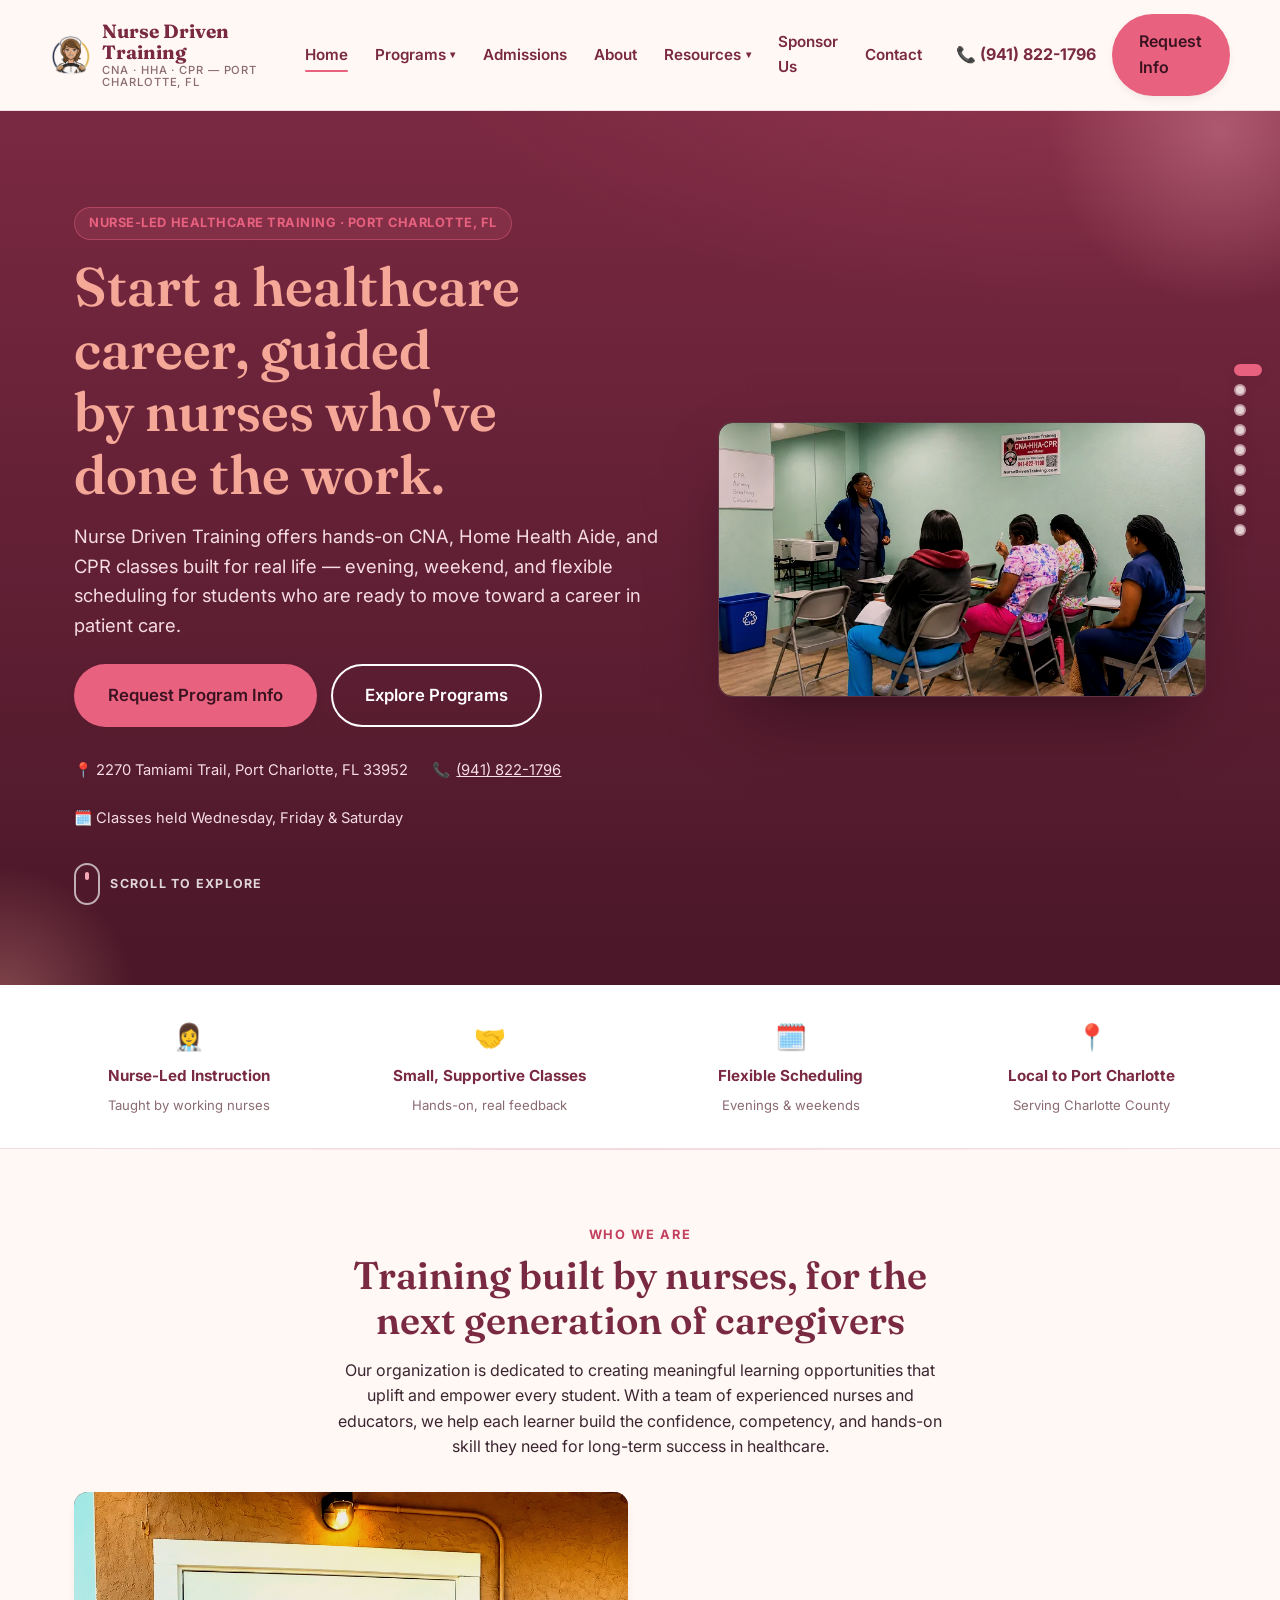
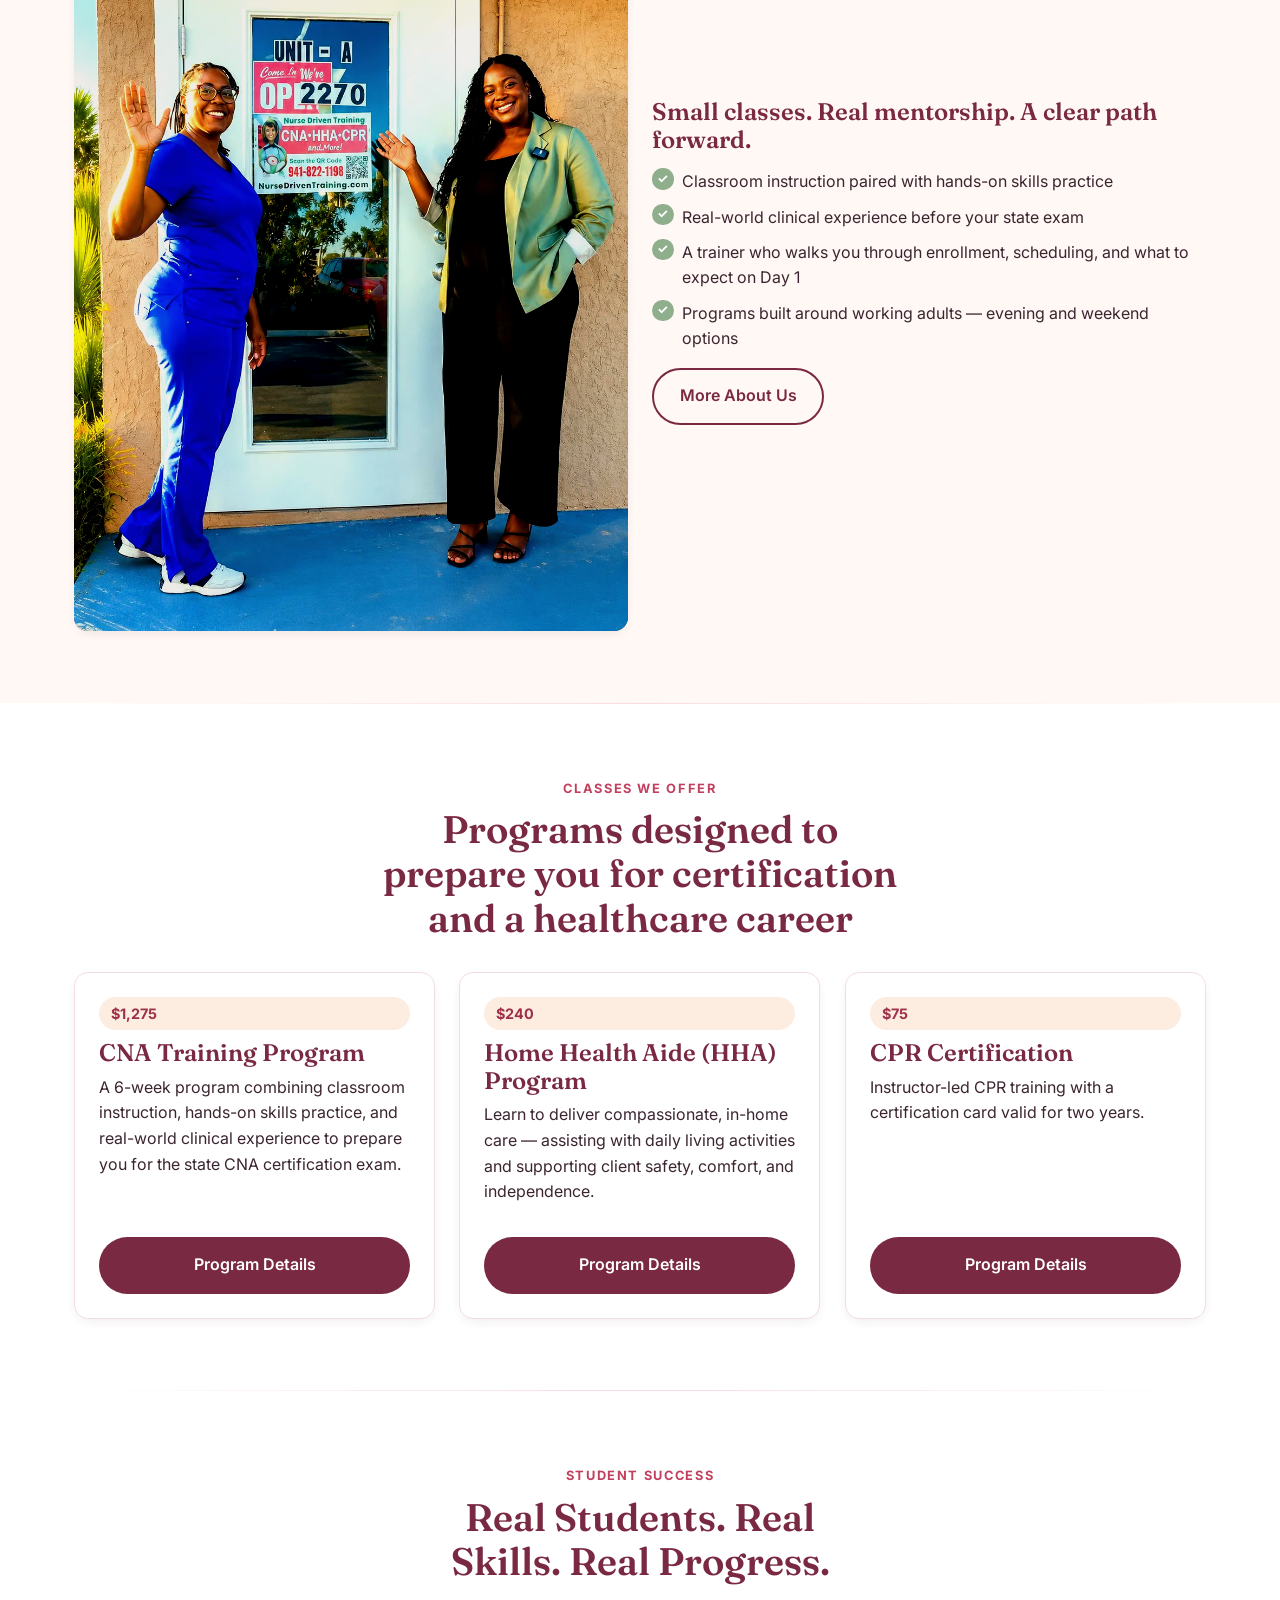
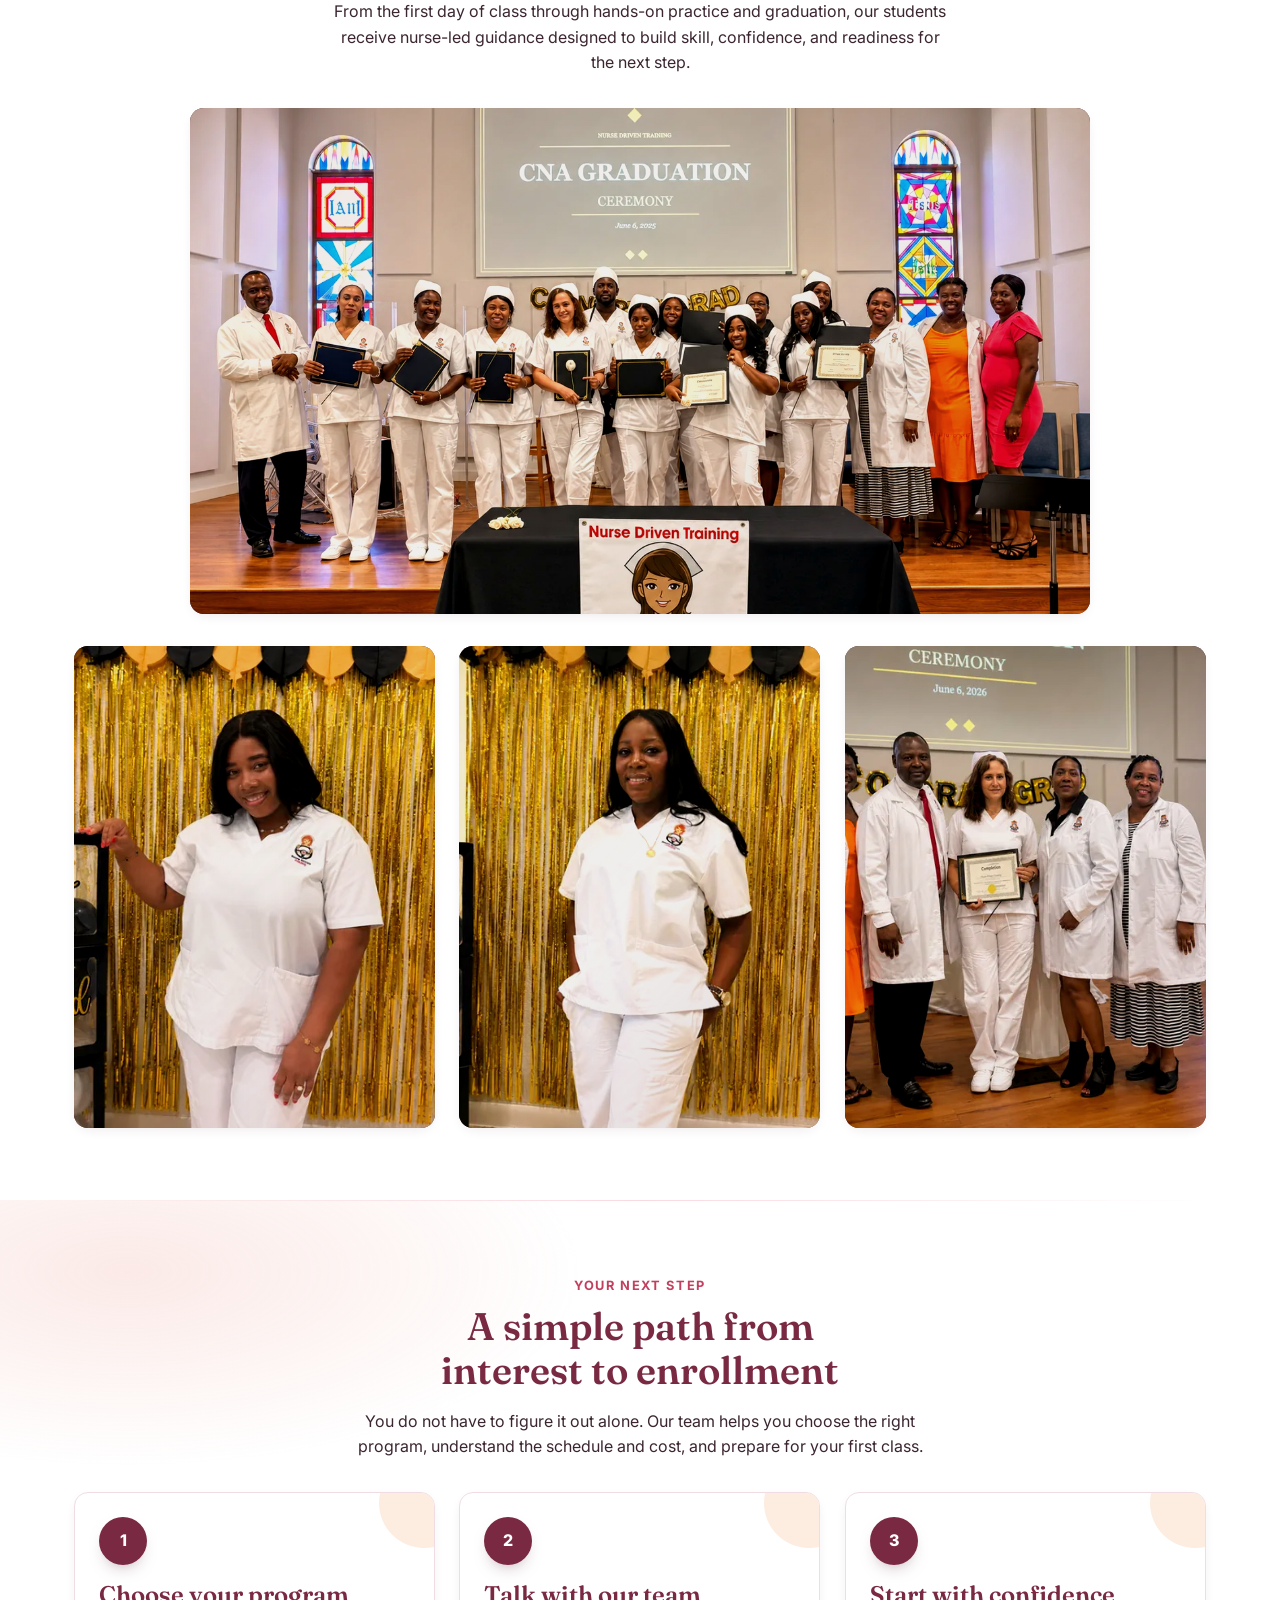
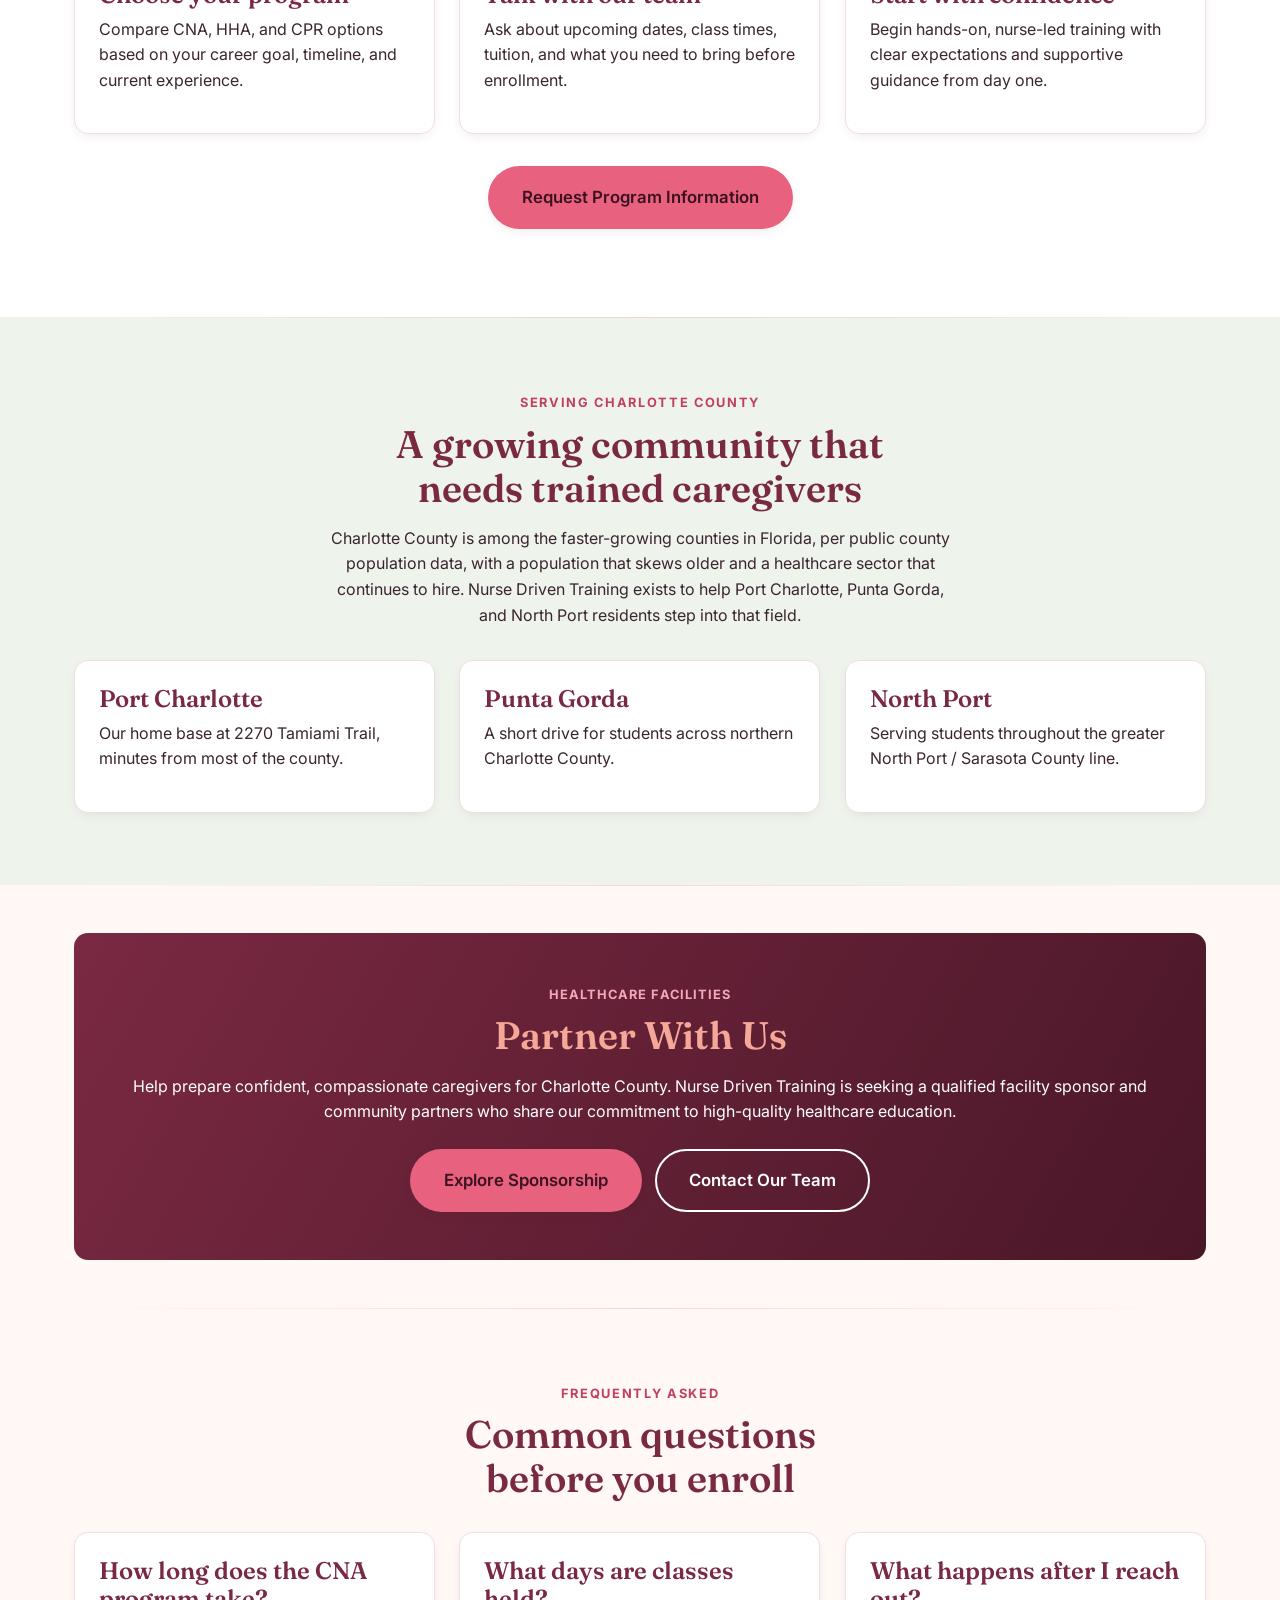
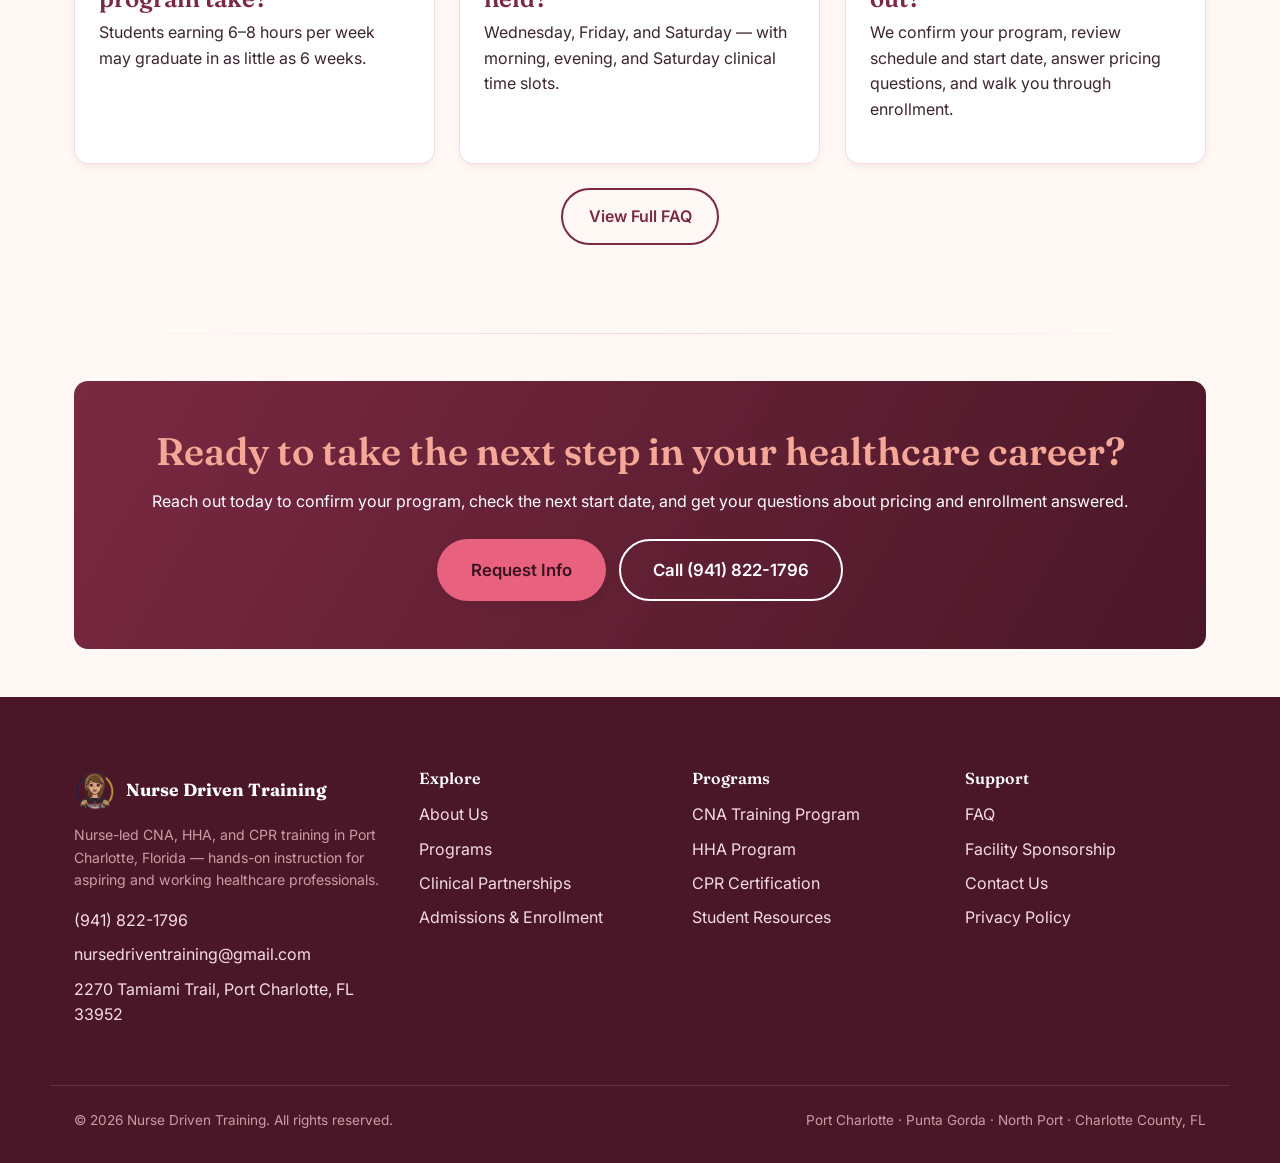
==== commit ad335e23: "feat: integrate authentic Nurse Driven Training classroom and graduation photos Added 7 real photos " ====
--- a/index.html
+++ b/index.html
@@ -117,8 +117,9 @@
       <div class="hero-media">
         <div class="photo-frame wide">
           <picture>
-            <source type="image/webp" srcset="assets/img/classroom-session.webp">
-            <img src="assets/img/classroom-session.jpg" alt="Instructor leading a CPR and patient-care training session with students at Nurse Driven Training in Port Charlotte, FL" width="800" height="450" loading="eager" fetchpriority="high">
+            <source type="image/webp" srcset="assets/img/nurse-led-cna-classroom-training-port-charlotte-mobile.webp 800w, assets/img/nurse-led-cna-classroom-training-port-charlotte.webp 1535w" sizes="(max-width: 899px) 100vw, 800px">
+            <source type="image/jpeg" srcset="assets/img/nurse-led-cna-classroom-training-port-charlotte-mobile.jpg 800w, assets/img/nurse-led-cna-classroom-training-port-charlotte.jpg 1535w" sizes="(max-width: 899px) 100vw, 800px">
+            <img src="assets/img/nurse-led-cna-classroom-training-port-charlotte.jpg" alt="Nurse instructor teaching CNA students in a Nurse Driven Training classroom in Port Charlotte" width="800" height="450" loading="eager" fetchpriority="high">
           </picture>
         </div>
       </div>
@@ -144,7 +145,8 @@
       <div class="grid grid-2" style="align-items:center;">
         <div class="photo-frame tall">
           <picture>
-            <source type="image/webp" srcset="assets/img/team-welcome.webp">
+            <source type="image/webp" srcset="assets/img/team-welcome-mobile.webp 520w, assets/img/team-welcome.webp 1023w" sizes="(max-width: 700px) 100vw, 600px">
+            <source type="image/jpeg" srcset="assets/img/team-welcome-mobile.jpg 520w, assets/img/team-welcome.jpg 1023w" sizes="(max-width: 700px) 100vw, 600px">
             <img src="assets/img/team-welcome.jpg" alt="The Nurse Driven Training team welcoming visitors outside their Port Charlotte, FL location" width="600" height="800" loading="lazy">
           </picture>
         </div>
@@ -187,6 +189,46 @@
           <p>Instructor-led CPR training with a certification card valid for two years.</p>
           <div class="card-foot"><a class="btn btn-navy btn-block" href="cpr-certification.html">Program Details</a></div>
         </article>
+      </div>
+    </div>
+  </section>
+
+  <section class="section-alt">
+    <div class="container">
+      <div class="section-head center">
+        <span class="kicker">Student Success</span>
+        <h2>Real Students. Real Skills. Real Progress.</h2>
+        <p>From the first day of class through hands-on practice and graduation, our students receive nurse-led guidance designed to build skill, confidence, and readiness for the next step.</p>
+      </div>
+      <div class="photo-frame wide" style="max-width:900px;margin:0 auto var(--space-4);">
+        <picture>
+          <source type="image/webp" srcset="assets/img/nurse-driven-training-cna-graduation-class-2025-mobile.webp 800w, assets/img/nurse-driven-training-cna-graduation-class-2025.webp 1335w" sizes="(max-width: 900px) 100vw, 900px">
+          <source type="image/jpeg" srcset="assets/img/nurse-driven-training-cna-graduation-class-2025-mobile.jpg 800w, assets/img/nurse-driven-training-cna-graduation-class-2025.jpg 1335w" sizes="(max-width: 900px) 100vw, 900px">
+          <img src="assets/img/nurse-driven-training-cna-graduation-class-2025.jpg" alt="Nurse Driven Training CNA graduates and instructors celebrating at a graduation ceremony" width="900" height="506" loading="lazy">
+        </picture>
+      </div>
+      <div class="grid grid-3">
+        <div class="photo-frame tall">
+          <picture>
+            <source type="image/webp" srcset="assets/img/nurse-driven-training-cna-graduate-portrait-01-mobile.webp 700w, assets/img/nurse-driven-training-cna-graduate-portrait-01.webp 1448w" sizes="(max-width: 960px) 33vw, 380px">
+            <source type="image/jpeg" srcset="assets/img/nurse-driven-training-cna-graduate-portrait-01-mobile.jpg 700w, assets/img/nurse-driven-training-cna-graduate-portrait-01.jpg 1448w" sizes="(max-width: 960px) 33vw, 380px">
+            <img src="assets/img/nurse-driven-training-cna-graduate-portrait-01.jpg" alt="Nurse Driven Training CNA graduate posing in white scrubs at a graduation celebration in Port Charlotte, Florida" width="380" height="507" loading="lazy">
+          </picture>
+        </div>
+        <div class="photo-frame tall">
+          <picture>
+            <source type="image/webp" srcset="assets/img/nurse-driven-training-cna-graduate-portrait-02-mobile.webp 700w, assets/img/nurse-driven-training-cna-graduate-portrait-02.webp 1449w" sizes="(max-width: 960px) 33vw, 380px">
+            <source type="image/jpeg" srcset="assets/img/nurse-driven-training-cna-graduate-portrait-02-mobile.jpg 700w, assets/img/nurse-driven-training-cna-graduate-portrait-02.jpg 1449w" sizes="(max-width: 960px) 33vw, 380px">
+            <img src="assets/img/nurse-driven-training-cna-graduate-portrait-02.jpg" alt="CNA graduate in white scrubs celebrating completion with Nurse Driven Training" width="380" height="507" loading="lazy">
+          </picture>
+        </div>
+        <div class="photo-frame tall">
+          <picture>
+            <source type="image/webp" srcset="assets/img/cna-graduate-with-nurse-instructors-port-charlotte-mobile.webp 800w, assets/img/cna-graduate-with-nurse-instructors-port-charlotte.webp 1456w" sizes="(max-width: 960px) 33vw, 380px">
+            <source type="image/jpeg" srcset="assets/img/cna-graduate-with-nurse-instructors-port-charlotte-mobile.jpg 800w, assets/img/cna-graduate-with-nurse-instructors-port-charlotte.jpg 1456w" sizes="(max-width: 960px) 33vw, 380px">
+            <img src="assets/img/cna-graduate-with-nurse-instructors-port-charlotte.jpg" alt="CNA graduate holding her completion certificate with Nurse Driven Training instructors" width="380" height="507" loading="lazy">
+          </picture>
+        </div>
       </div>
     </div>
   </section>
--- a/css/styles.css
+++ b/css/styles.css
@@ -198,6 +198,8 @@
 .main-nav { display: flex; align-items: center; gap: var(--space-4); }
 .nav-links { display: flex; align-items: center; gap: var(--space-3); list-style: none; margin: 0; padding: 0; }
 .nav-links a {
+  display: inline-flex;
+  align-items: center;
   text-decoration: none;
   font-weight: 600;
   font-size: 0.95rem;
@@ -234,7 +236,7 @@
 .nav-toggle[aria-expanded="true"]::before { transform: rotate(45deg); }
 .nav-toggle[aria-expanded="true"]::after { transform: rotate(-45deg); }
 
-@media (max-width: 899px) {
+@media (max-width: 1139px) {
   .nav-links {
     position: absolute;
     top: 100%;
@@ -250,23 +252,32 @@
     overflow: hidden;
     transition: max-height 0.25s ease;
   }
-  .nav-links.is-open { max-height: 640px; overflow-y: auto; }
+  .nav-links {
+    opacity: 0;
+    transition: max-height .3s var(--motion-ease, ease), opacity .2s ease;
+  }
+  .nav-links.is-open { max-height: 640px; overflow-y: auto; opacity: 1; }
   .nav-links > li { border-top: 1px solid var(--border); }
-  .nav-links a { display: block; padding: 1rem var(--space-3); }
-}
-@media (min-width: 900px) {
+  .nav-links a { display: block; padding: 1rem var(--space-3); min-height: 44px; }
+}
+/* Lock background scroll while the mobile menu is open */
+body.nav-open { overflow: hidden; }
+@media (min-width: 1140px) {
   .nav-toggle { display: none; }
   .header-phone { display: inline-flex; align-items: center; gap: 0.4rem; }
 }
 .header-cta { display: none; }
-@media (min-width: 900px) { .header-cta { display: inline-flex; } }
+@media (min-width: 1140px) { .header-cta { display: inline-flex; } }
 
 /* ---------- Nav dropdowns (Programs / Resources) ---------- */
 .nav-item.has-dropdown { position: relative; }
 .nav-dropdown-trigger {
   background: none;
   border: none;
+  appearance: none;
+  -webkit-appearance: none;
   font: inherit;
+  line-height: inherit;
   cursor: pointer;
   display: inline-flex;
   align-items: center;
@@ -281,7 +292,7 @@
 .nav-dropdown-trigger .caret { font-size: 0.65em; transition: transform 0.2s ease; }
 .nav-dropdown-trigger[aria-expanded="true"] .caret { transform: rotate(180deg); }
 .nav-dropdown { list-style: none; margin: 0; padding: 0; }
-@media (min-width: 900px) {
+@media (min-width: 1140px) {
   .nav-dropdown-trigger { padding: 0.4rem 0.1rem; }
   .nav-dropdown {
     position: absolute;
@@ -317,7 +328,7 @@
   }
   .nav-dropdown a:hover { background: var(--navy-tint); }
 }
-@media (max-width: 899px) {
+@media (max-width: 1139px) {
   .nav-dropdown-trigger { padding: 1rem var(--space-3); }
   .nav-dropdown {
     max-height: 0;
@@ -345,9 +356,9 @@
   box-shadow: 0 -8px 20px -12px rgba(74,23,40,0.22);
 }
 .mobile-cta-bar a { flex: 1; }
-@media (min-width: 900px) { .mobile-cta-bar { display: none; } }
+@media (min-width: 1140px) { .mobile-cta-bar { display: none; } }
 body { padding-bottom: 76px; }
-@media (min-width: 900px) { body { padding-bottom: 0; } }
+@media (min-width: 1140px) { body { padding-bottom: 0; } }
 
 /* ---------- Hero ---------- */
 .hero {
@@ -797,6 +808,24 @@
   .hero-meta { gap: .75rem; }
   .hero-meta li { width: 100%; }
   .cta-banner { padding: 2.2rem 1.25rem; }
+
+  /* Shorter, smaller-distance motion on phones: faster to settle, still smooth, no jank. */
+  .js .reveal {
+    transform: translateY(14px);
+    transition-duration: .45s;
+  }
+  .js .reveal.reveal-left { transform: translateX(-16px); }
+  .js .reveal.reveal-right { transform: translateX(16px); }
+  .js .reveal.reveal-scale { transform: translateY(10px) scale(.98); }
+  .js .hero.is-ready .eyebrow,
+  .js .hero.is-ready h1,
+  .js .hero.is-ready .lede,
+  .js .hero.is-ready .hero-cta-row,
+  .js .hero.is-ready .hero-meta,
+  .js .hero.is-ready .hero-media {
+    transition-duration: .5s;
+  }
+  .card:hover, .step:hover { transform: none; }
 }
 
 /* Respect user motion preferences. */
@@ -1003,6 +1032,16 @@
   transform: translateY(-7px);
   box-shadow: 0 22px 48px -28px rgba(74,23,40,.48);
 }
+/* Touch feedback: :hover never fires on tap, so give cards/steps/buttons a tap response */
+@media (max-width: 1139px) {
+  .card:active, .step:active {
+    transform: translateY(-2px) scale(.99);
+    box-shadow: 0 14px 30px -20px rgba(74,23,40,.5);
+    transition: transform .12s ease, box-shadow .12s ease;
+  }
+  .btn:active { transform: scale(.97); }
+  .trust-item:active .ico { transform: translateY(-2px) scale(1.05); }
+}
 .card::after {
   content: "";
   position: absolute;
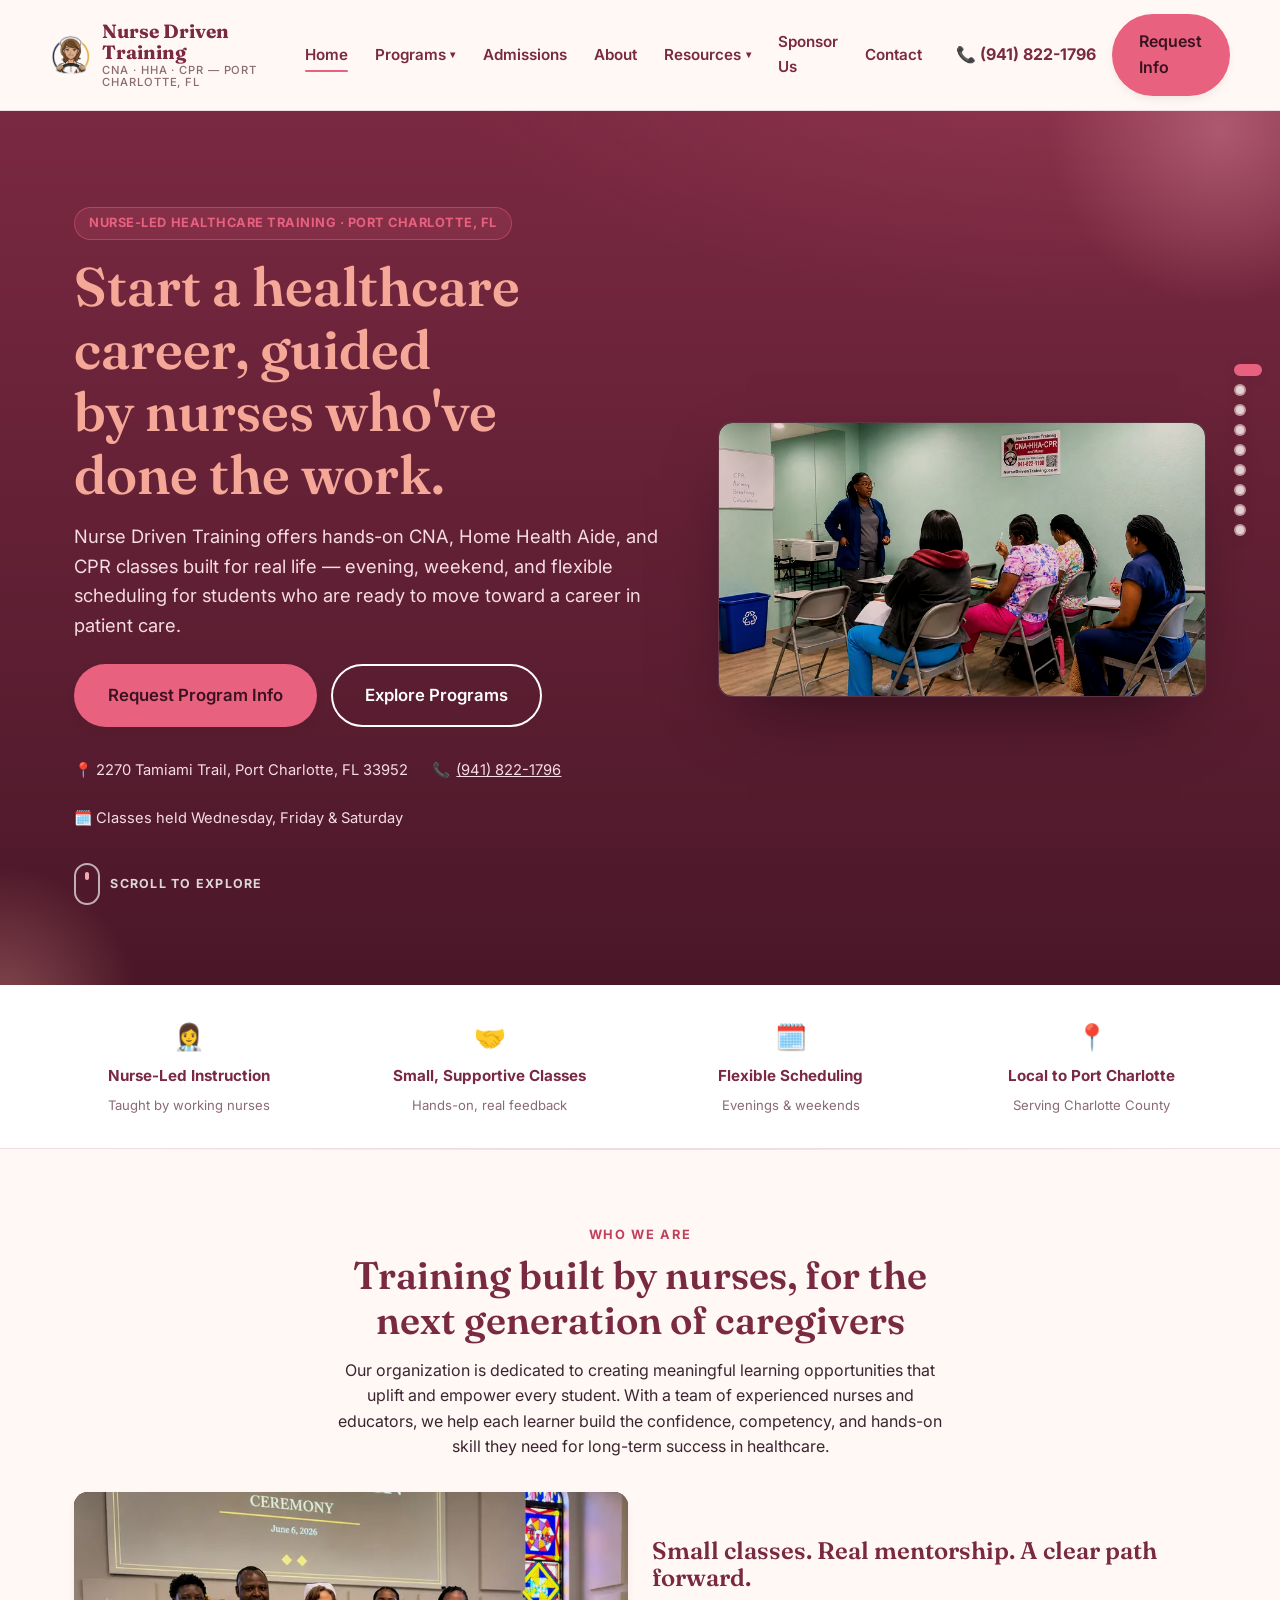
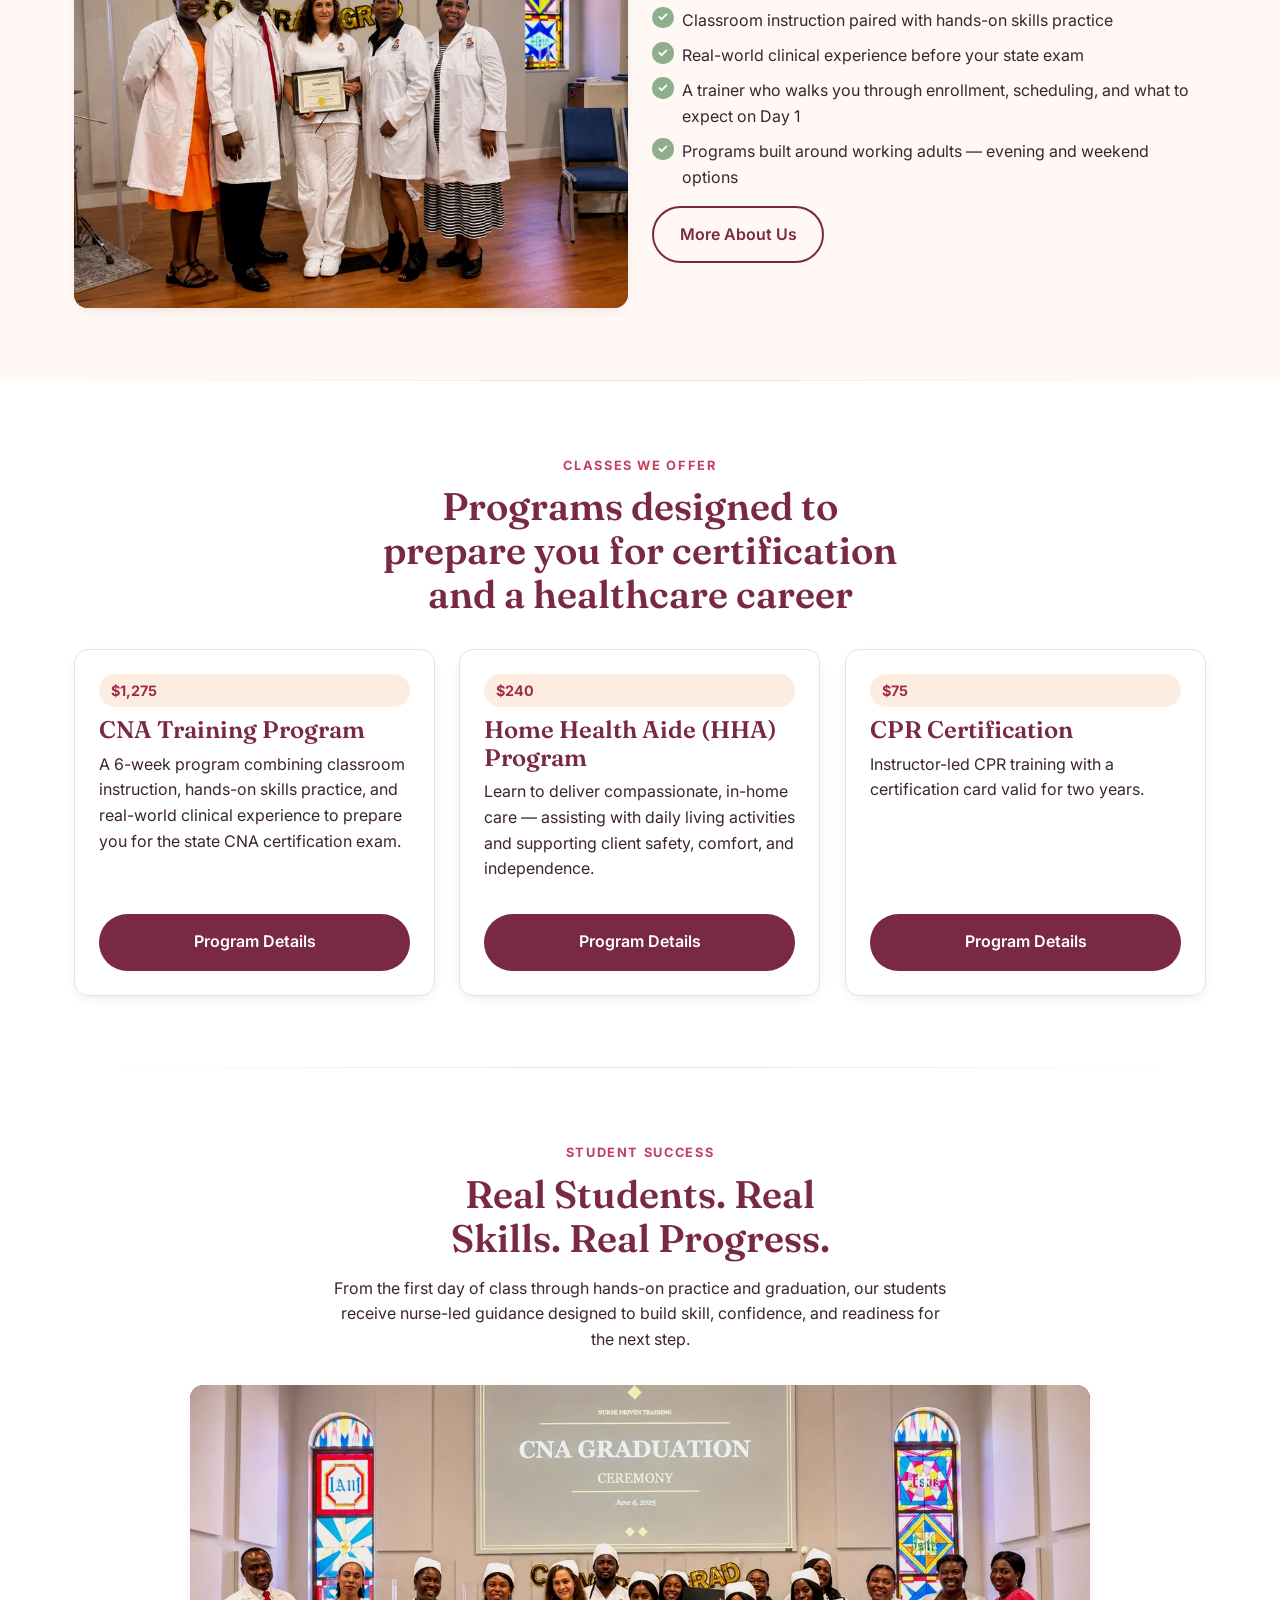
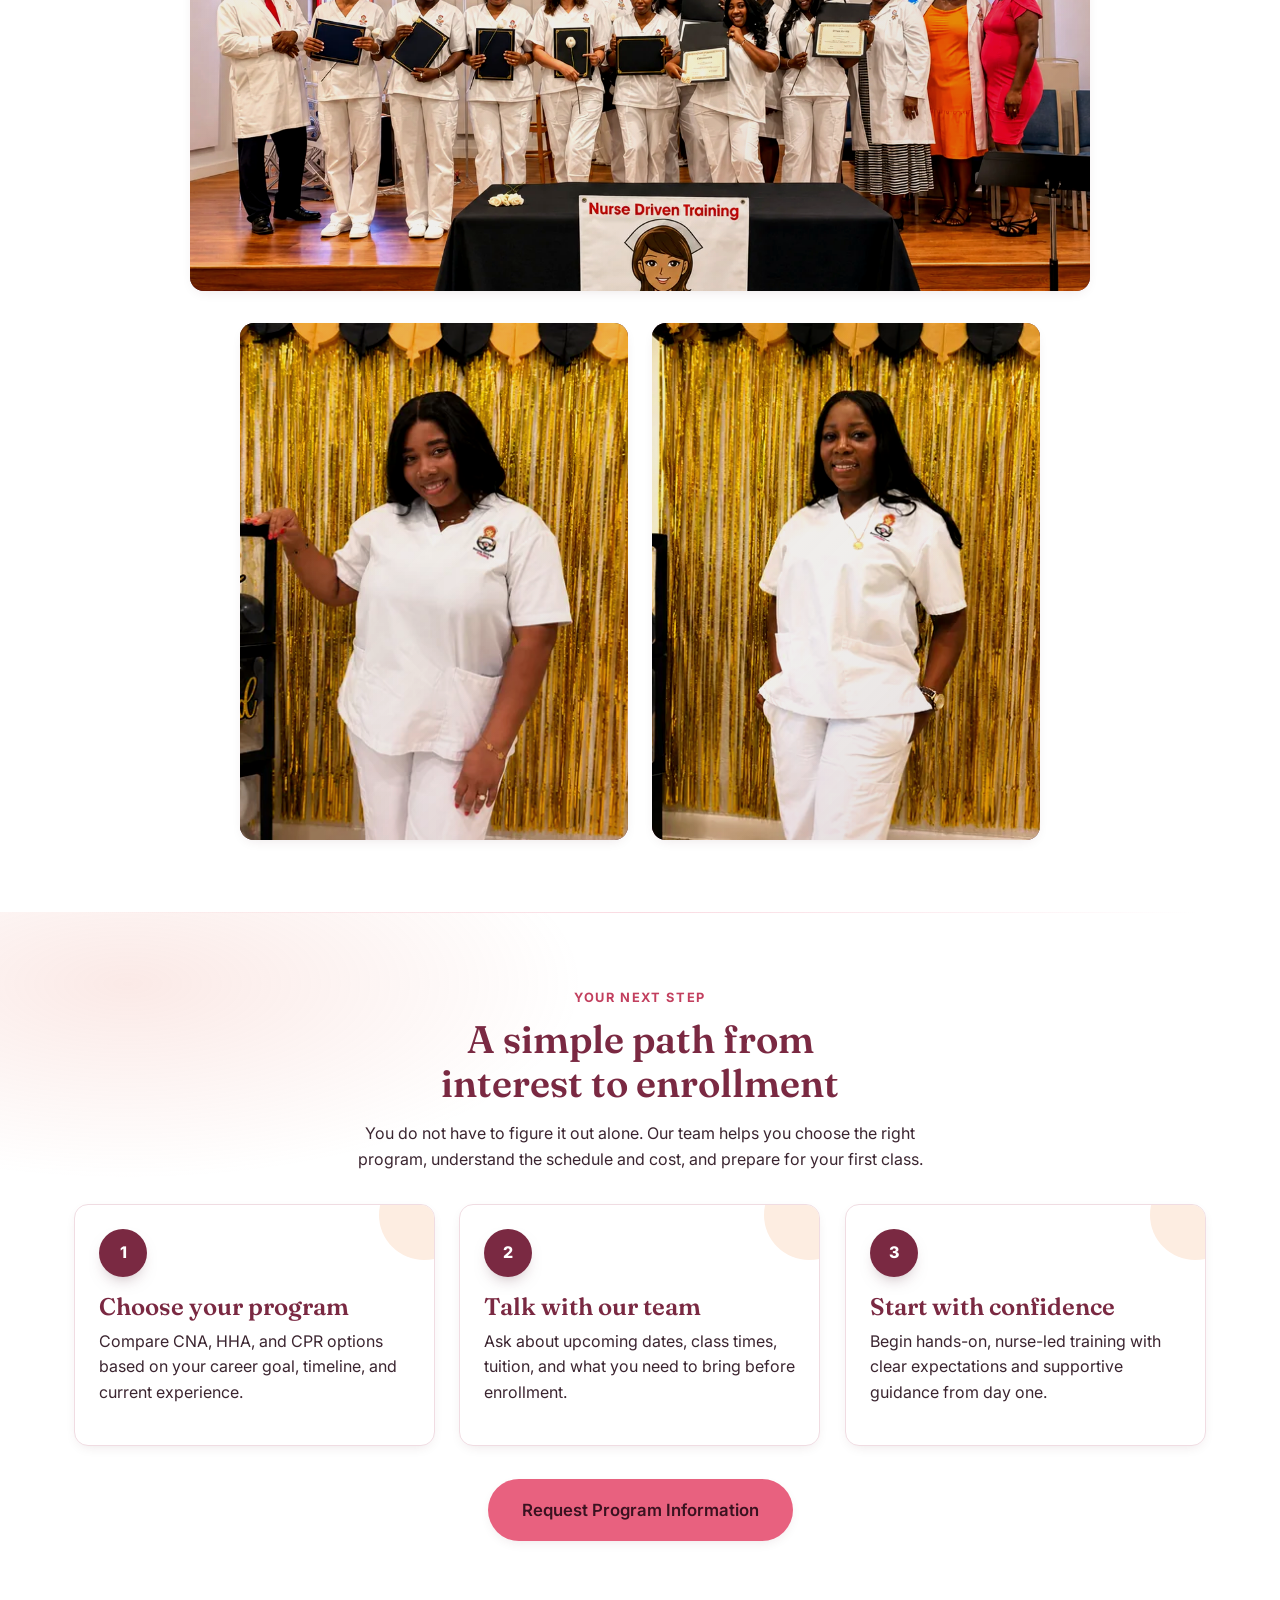
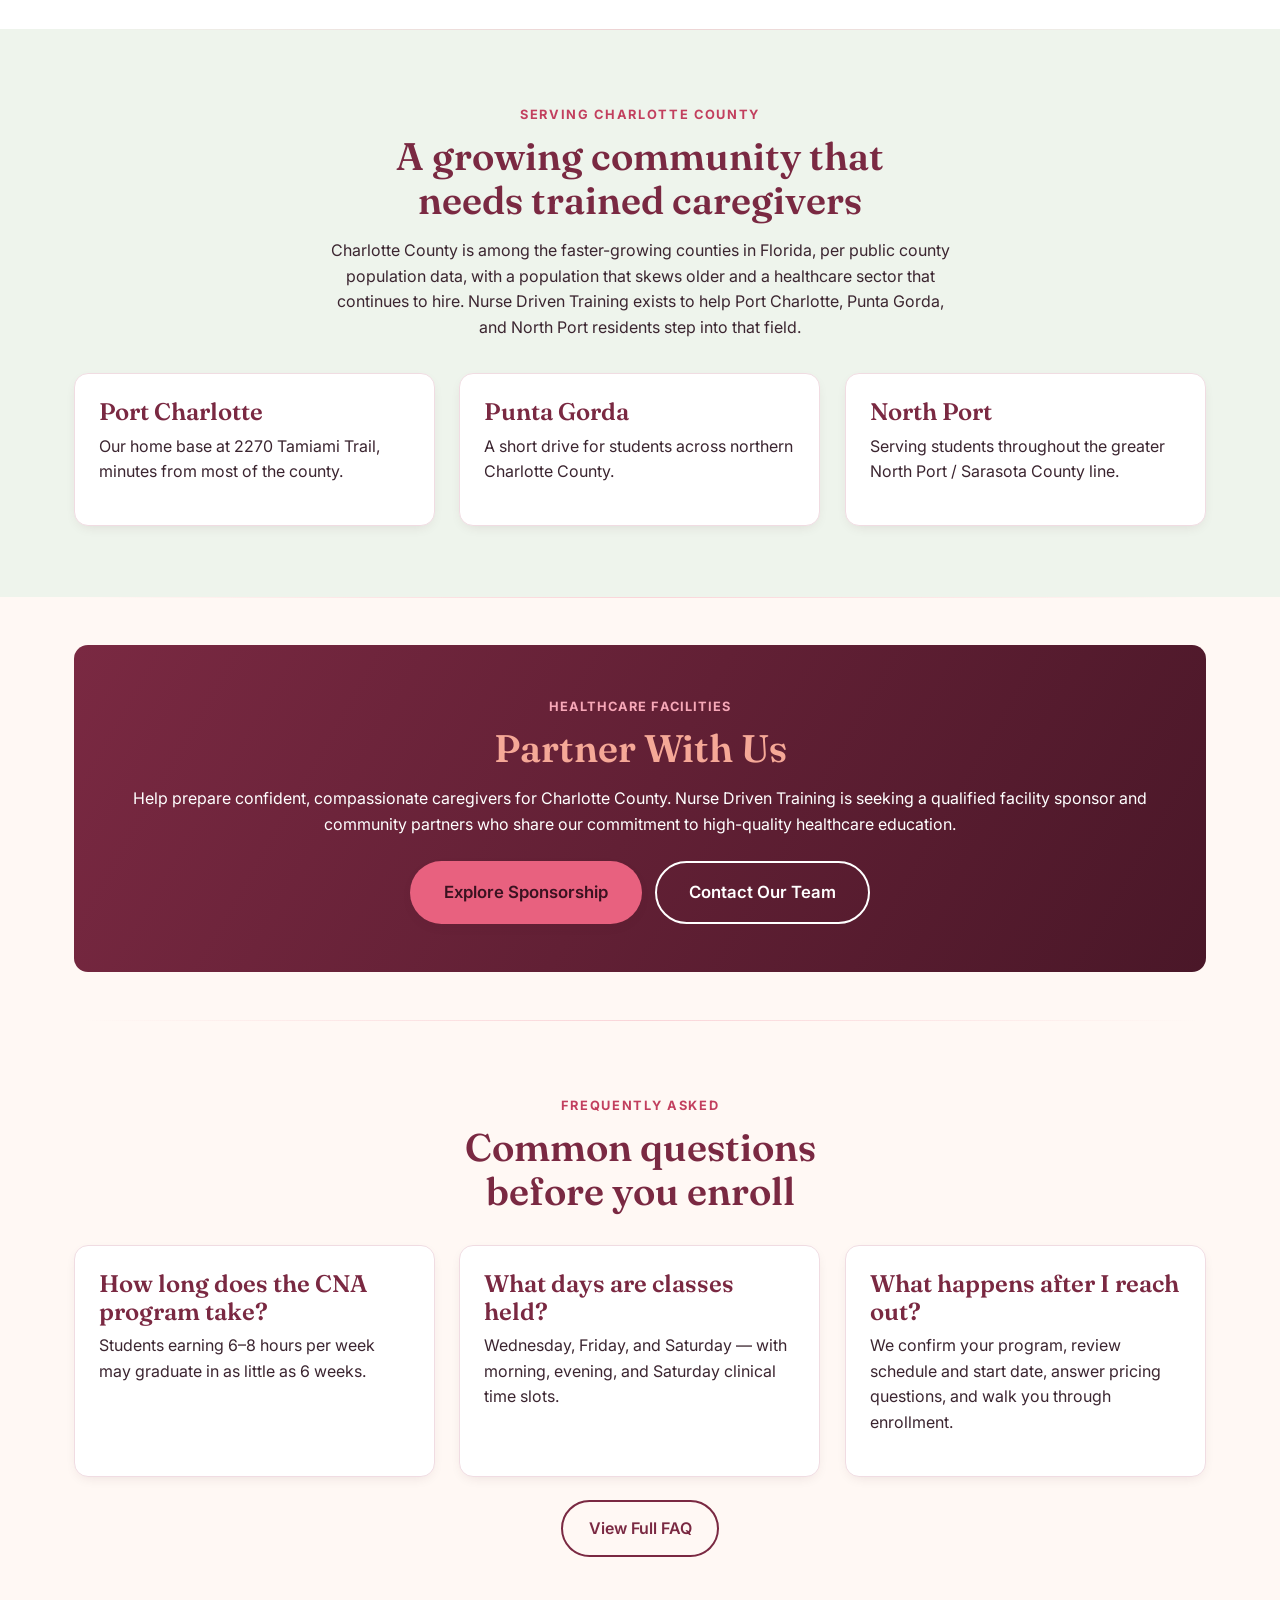
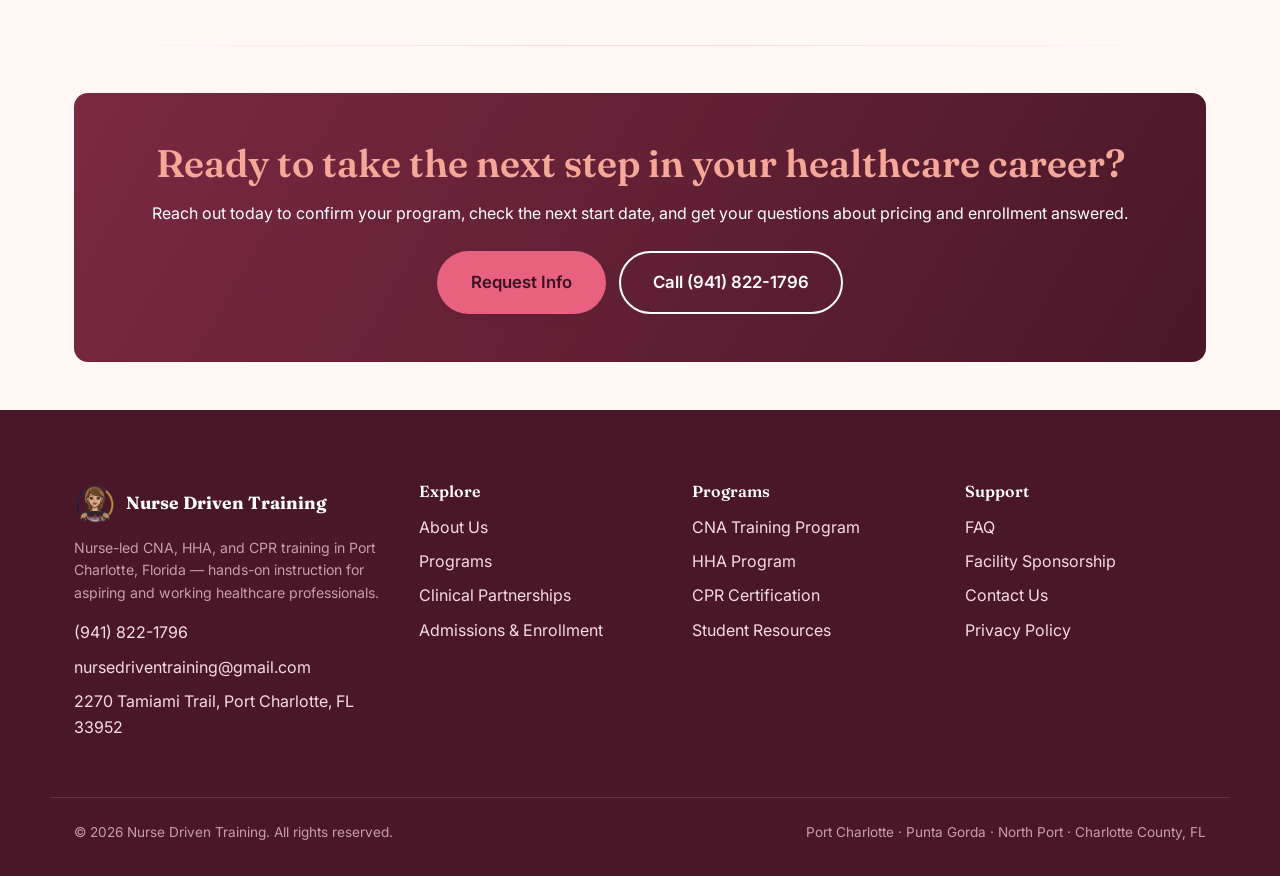
==== commit 03c3044e: "Reorganize photo placements: homepage About image, CPR page hands-on photos, doorway photo Homepage " ====
--- a/index.html
+++ b/index.html
@@ -143,11 +143,11 @@
         <p>Our organization is dedicated to creating meaningful learning opportunities that uplift and empower every student. With a team of experienced nurses and educators, we help each learner build the confidence, competency, and hands-on skill they need for long-term success in healthcare.</p>
       </div>
       <div class="grid grid-2" style="align-items:center;">
-        <div class="photo-frame tall">
+        <div class="photo-frame" style="aspect-ratio:4/3;">
           <picture>
-            <source type="image/webp" srcset="assets/img/team-welcome-mobile.webp 520w, assets/img/team-welcome.webp 1023w" sizes="(max-width: 700px) 100vw, 600px">
-            <source type="image/jpeg" srcset="assets/img/team-welcome-mobile.jpg 520w, assets/img/team-welcome.jpg 1023w" sizes="(max-width: 700px) 100vw, 600px">
-            <img src="assets/img/team-welcome.jpg" alt="The Nurse Driven Training team welcoming visitors outside their Port Charlotte, FL location" width="600" height="800" loading="lazy">
+            <source type="image/webp" srcset="assets/img/cna-graduate-with-nurse-instructors-port-charlotte-mobile.webp 800w, assets/img/cna-graduate-with-nurse-instructors-port-charlotte.webp 1456w" sizes="(max-width: 700px) 100vw, 600px">
+            <source type="image/jpeg" srcset="assets/img/cna-graduate-with-nurse-instructors-port-charlotte-mobile.jpg 800w, assets/img/cna-graduate-with-nurse-instructors-port-charlotte.jpg 1456w" sizes="(max-width: 700px) 100vw, 600px">
+            <img src="assets/img/cna-graduate-with-nurse-instructors-port-charlotte.jpg" alt="Nurse Driven Training graduate holding her completion certificate with program instructors and leadership" width="600" height="450" loading="lazy">
           </picture>
         </div>
         <div>
@@ -207,26 +207,19 @@
           <img src="assets/img/nurse-driven-training-cna-graduation-class-2025.jpg" alt="Nurse Driven Training CNA graduates and instructors celebrating at a graduation ceremony" width="900" height="506" loading="lazy">
         </picture>
       </div>
-      <div class="grid grid-3">
+      <div class="grid grid-2" style="max-width:800px;margin:0 auto;">
         <div class="photo-frame tall">
           <picture>
-            <source type="image/webp" srcset="assets/img/nurse-driven-training-cna-graduate-portrait-01-mobile.webp 700w, assets/img/nurse-driven-training-cna-graduate-portrait-01.webp 1448w" sizes="(max-width: 960px) 33vw, 380px">
-            <source type="image/jpeg" srcset="assets/img/nurse-driven-training-cna-graduate-portrait-01-mobile.jpg 700w, assets/img/nurse-driven-training-cna-graduate-portrait-01.jpg 1448w" sizes="(max-width: 960px) 33vw, 380px">
+            <source type="image/webp" srcset="assets/img/nurse-driven-training-cna-graduate-portrait-01-mobile.webp 700w, assets/img/nurse-driven-training-cna-graduate-portrait-01.webp 1448w" sizes="(max-width: 700px) 100vw, 380px">
+            <source type="image/jpeg" srcset="assets/img/nurse-driven-training-cna-graduate-portrait-01-mobile.jpg 700w, assets/img/nurse-driven-training-cna-graduate-portrait-01.jpg 1448w" sizes="(max-width: 700px) 100vw, 380px">
             <img src="assets/img/nurse-driven-training-cna-graduate-portrait-01.jpg" alt="Nurse Driven Training CNA graduate posing in white scrubs at a graduation celebration in Port Charlotte, Florida" width="380" height="507" loading="lazy">
           </picture>
         </div>
         <div class="photo-frame tall">
           <picture>
-            <source type="image/webp" srcset="assets/img/nurse-driven-training-cna-graduate-portrait-02-mobile.webp 700w, assets/img/nurse-driven-training-cna-graduate-portrait-02.webp 1449w" sizes="(max-width: 960px) 33vw, 380px">
-            <source type="image/jpeg" srcset="assets/img/nurse-driven-training-cna-graduate-portrait-02-mobile.jpg 700w, assets/img/nurse-driven-training-cna-graduate-portrait-02.jpg 1449w" sizes="(max-width: 960px) 33vw, 380px">
+            <source type="image/webp" srcset="assets/img/nurse-driven-training-cna-graduate-portrait-02-mobile.webp 700w, assets/img/nurse-driven-training-cna-graduate-portrait-02.webp 1449w" sizes="(max-width: 700px) 100vw, 380px">
+            <source type="image/jpeg" srcset="assets/img/nurse-driven-training-cna-graduate-portrait-02-mobile.jpg 700w, assets/img/nurse-driven-training-cna-graduate-portrait-02.jpg 1449w" sizes="(max-width: 700px) 100vw, 380px">
             <img src="assets/img/nurse-driven-training-cna-graduate-portrait-02.jpg" alt="CNA graduate in white scrubs celebrating completion with Nurse Driven Training" width="380" height="507" loading="lazy">
-          </picture>
-        </div>
-        <div class="photo-frame tall">
-          <picture>
-            <source type="image/webp" srcset="assets/img/cna-graduate-with-nurse-instructors-port-charlotte-mobile.webp 800w, assets/img/cna-graduate-with-nurse-instructors-port-charlotte.webp 1456w" sizes="(max-width: 960px) 33vw, 380px">
-            <source type="image/jpeg" srcset="assets/img/cna-graduate-with-nurse-instructors-port-charlotte-mobile.jpg 800w, assets/img/cna-graduate-with-nurse-instructors-port-charlotte.jpg 1456w" sizes="(max-width: 960px) 33vw, 380px">
-            <img src="assets/img/cna-graduate-with-nurse-instructors-port-charlotte.jpg" alt="CNA graduate holding her completion certificate with Nurse Driven Training instructors" width="380" height="507" loading="lazy">
           </picture>
         </div>
       </div>
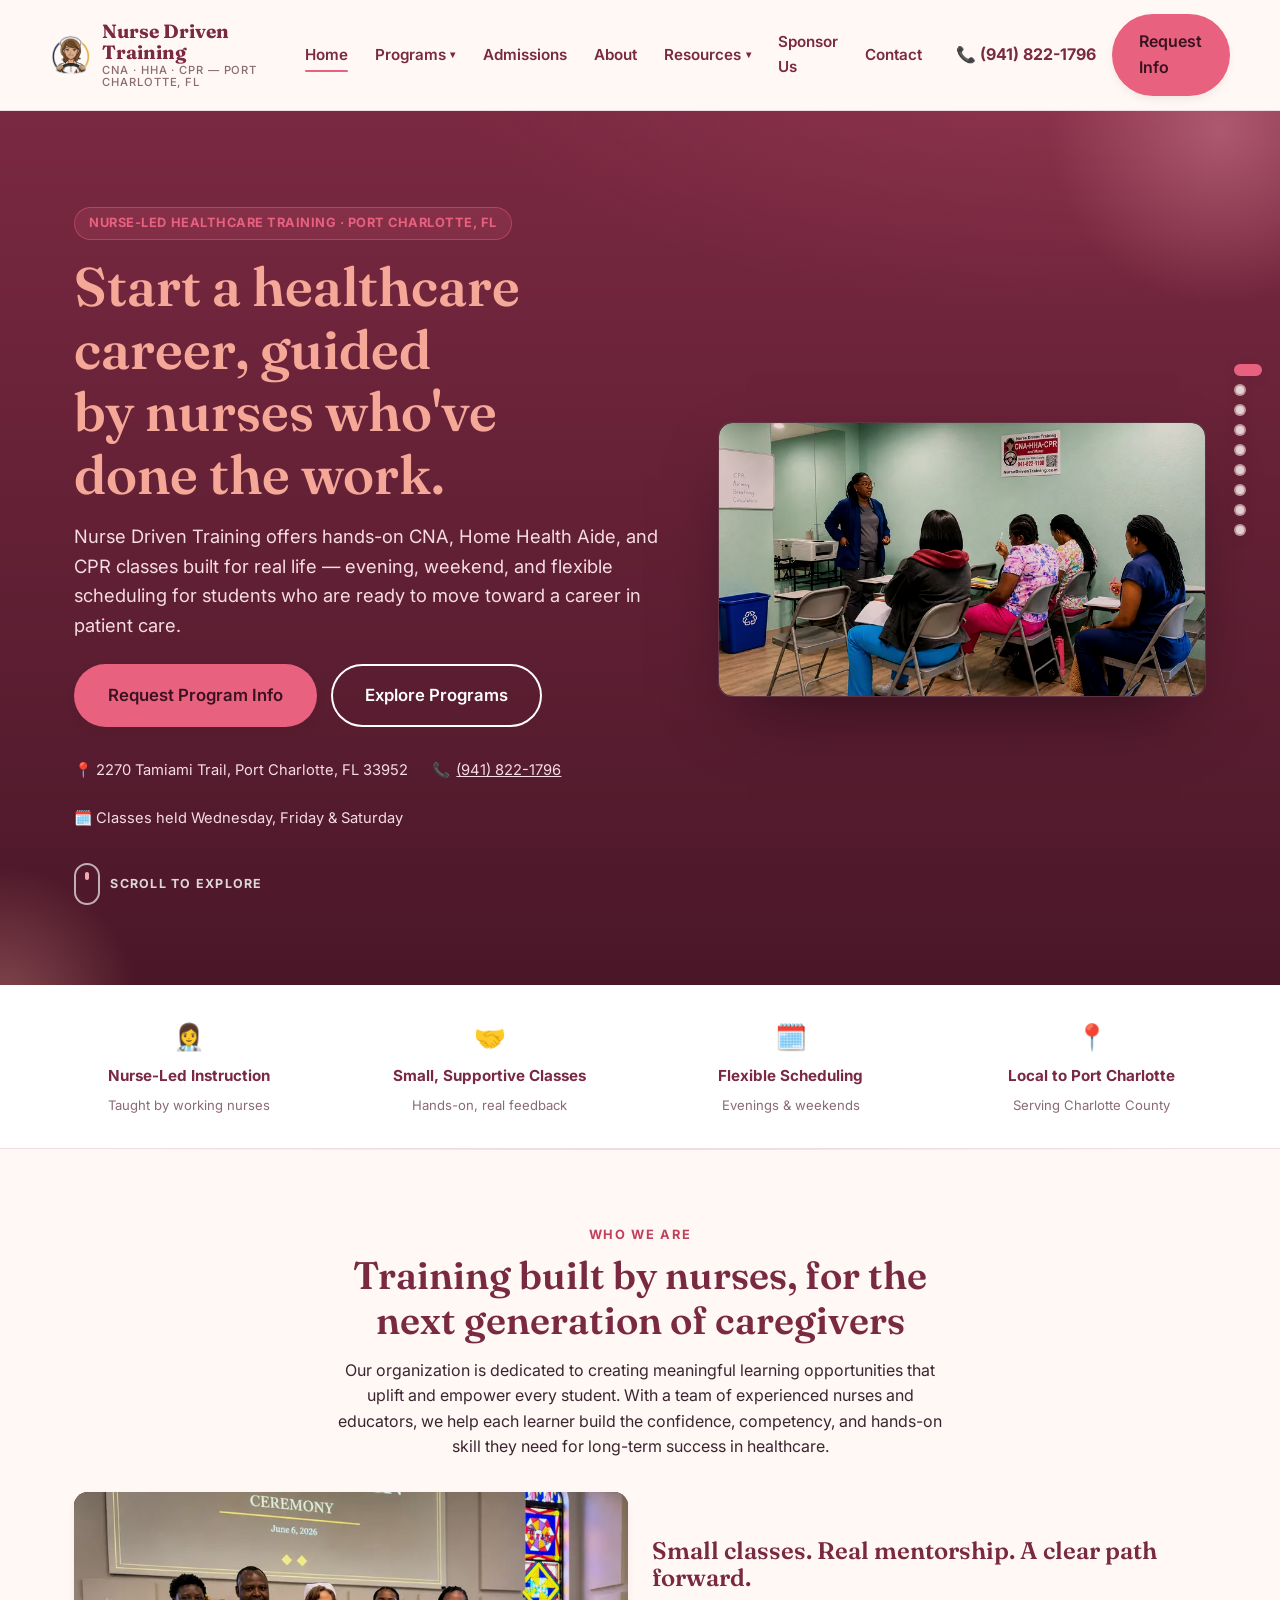
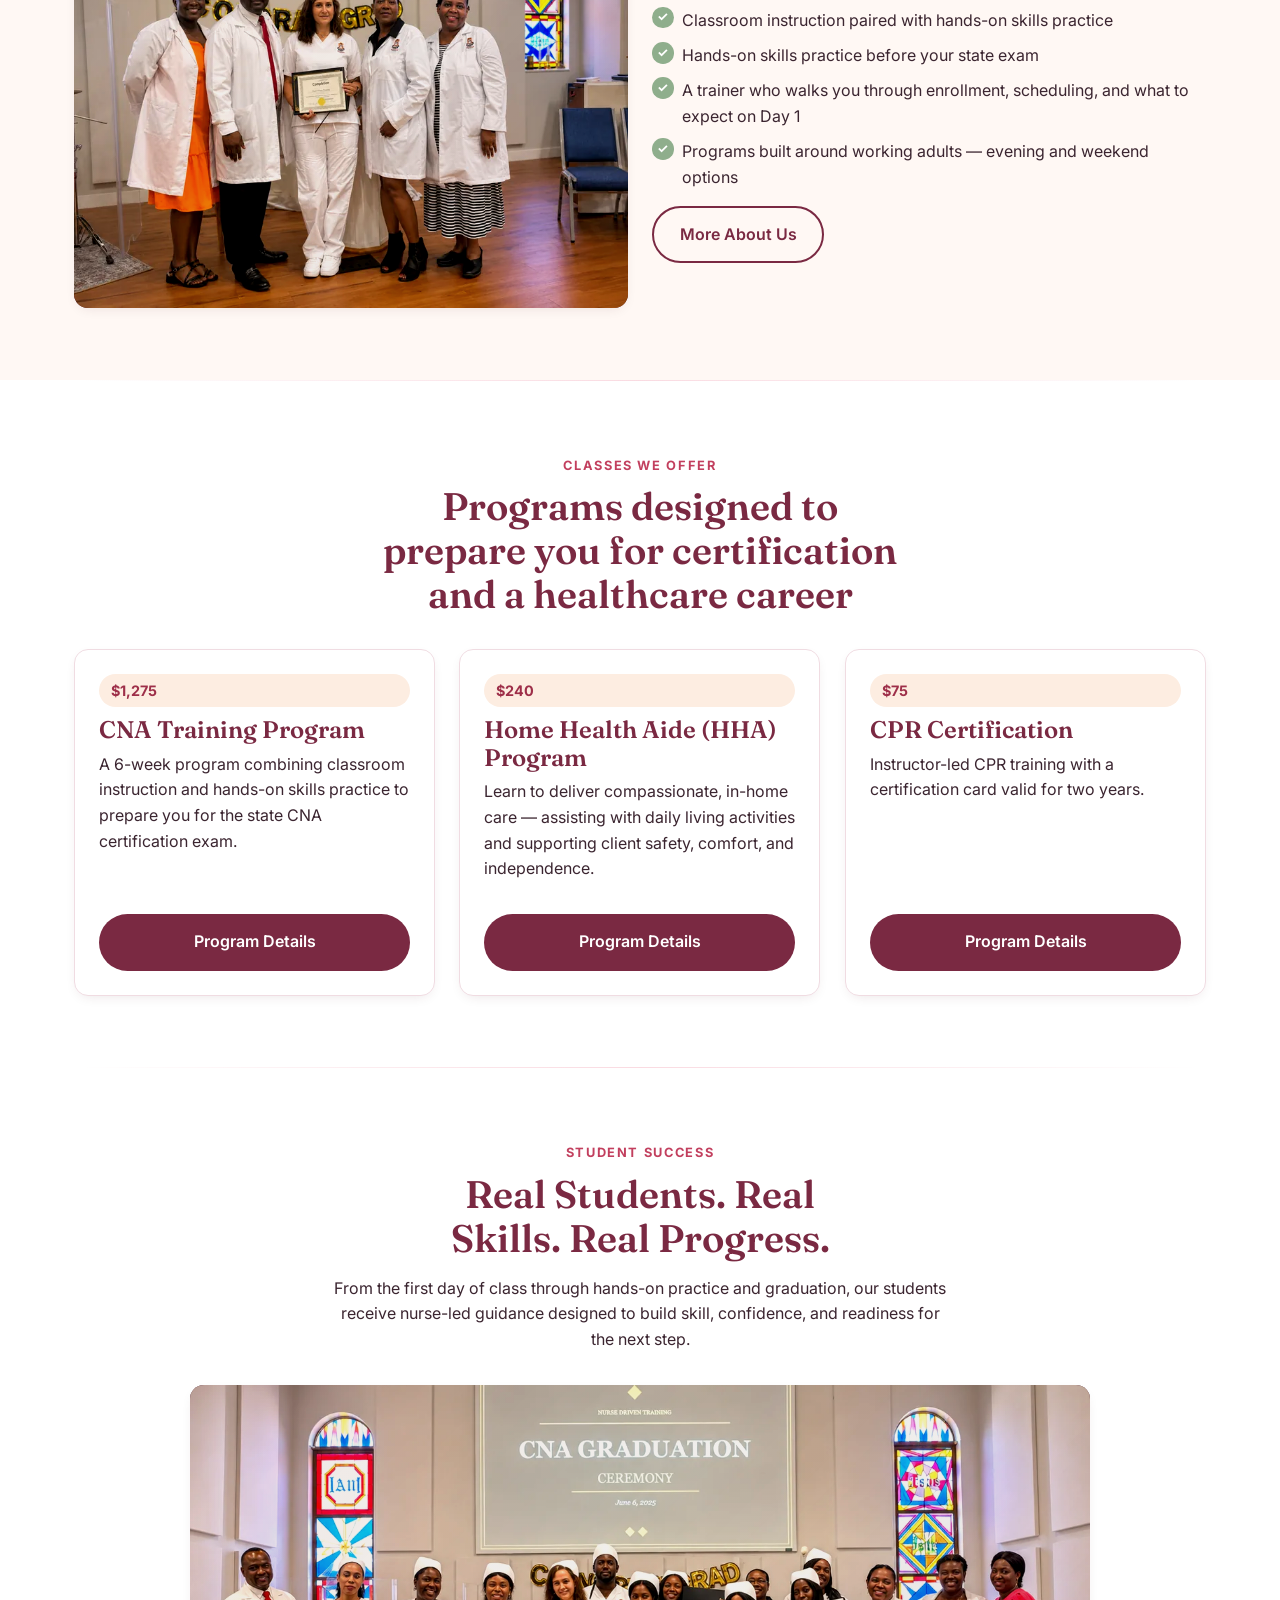
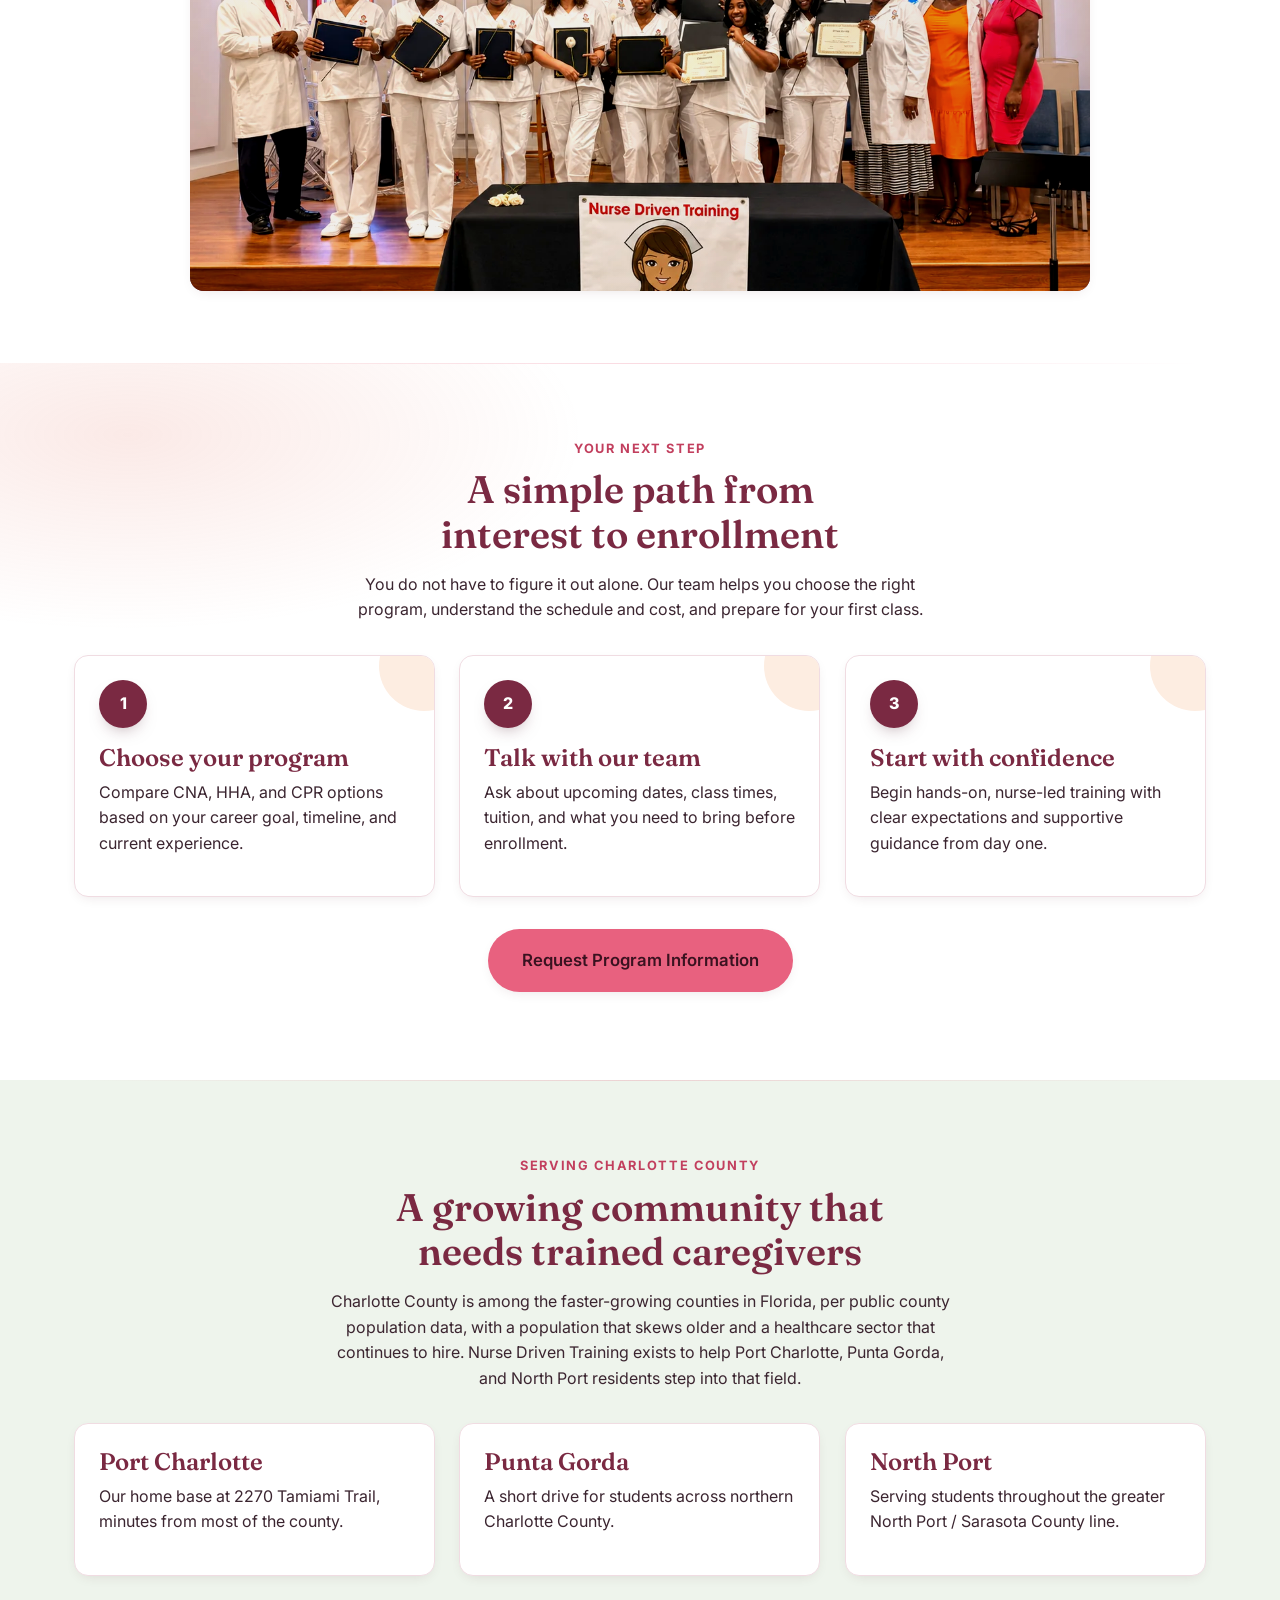
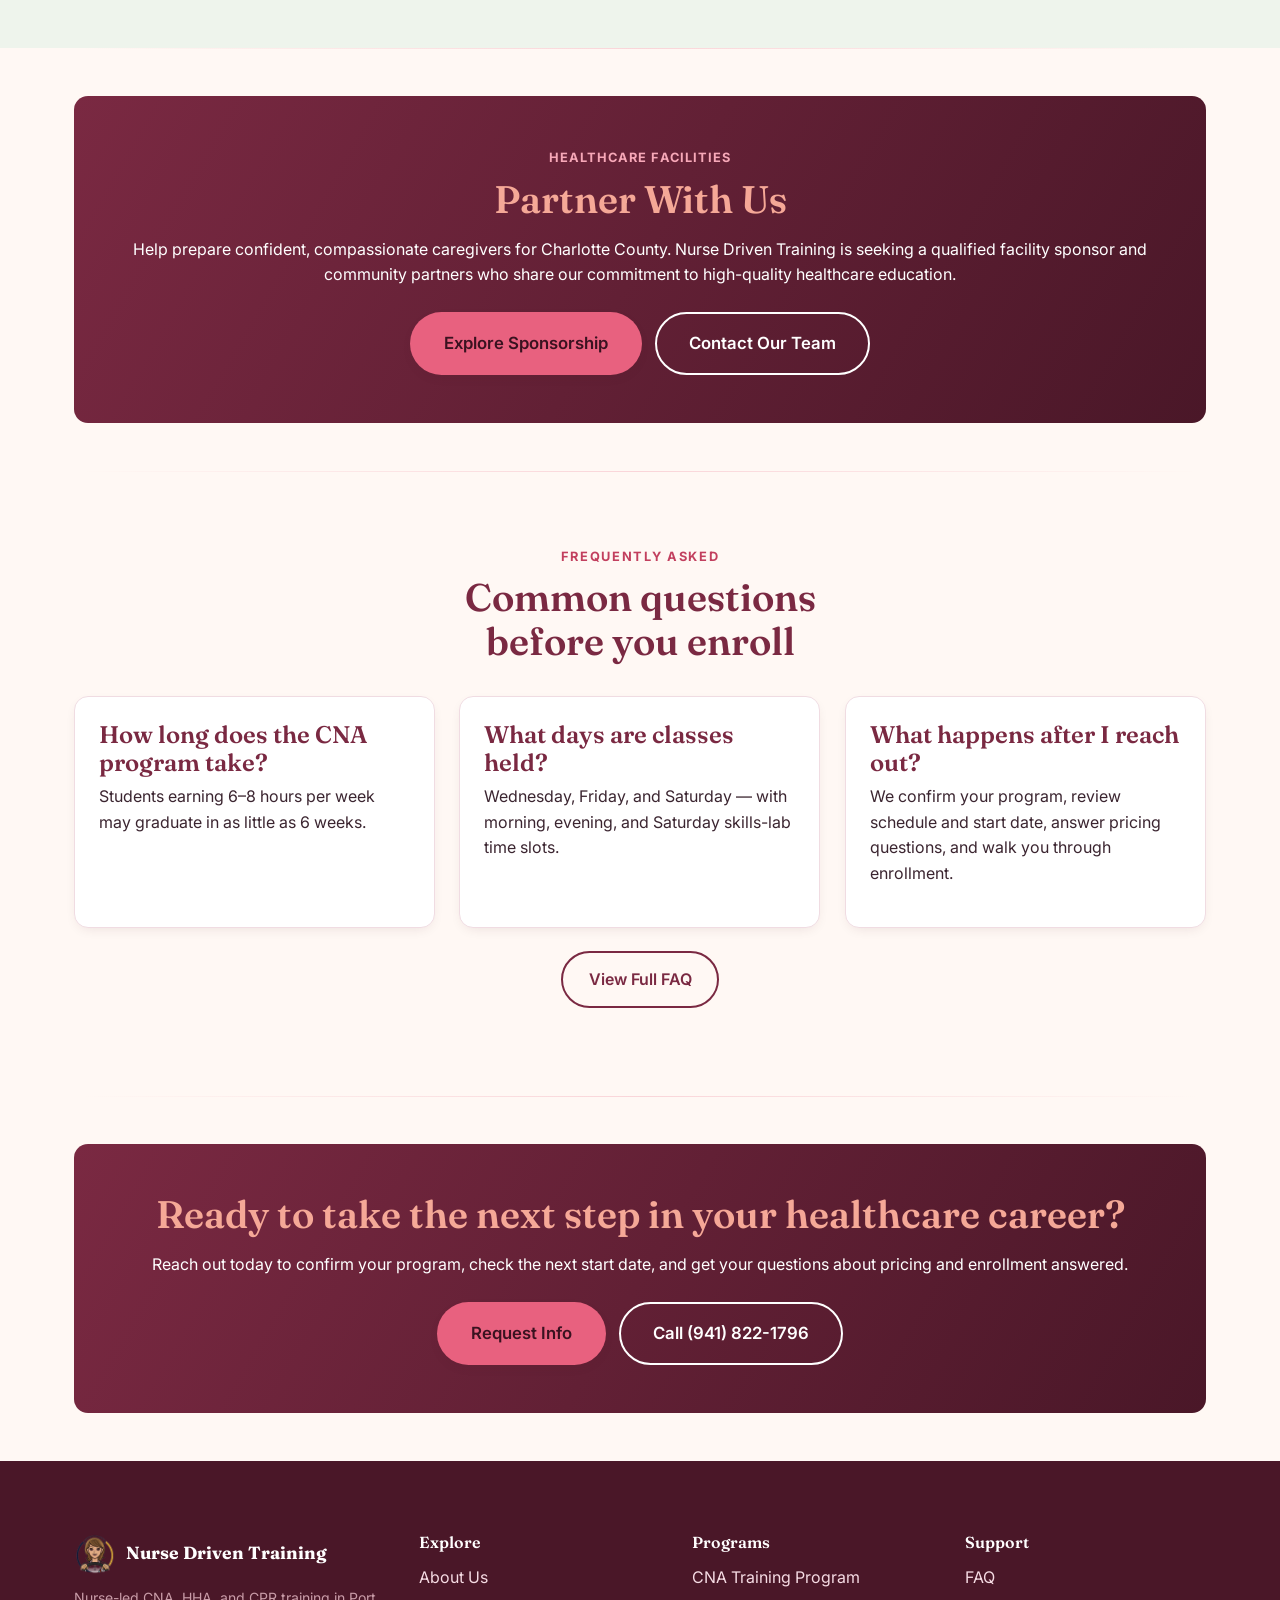
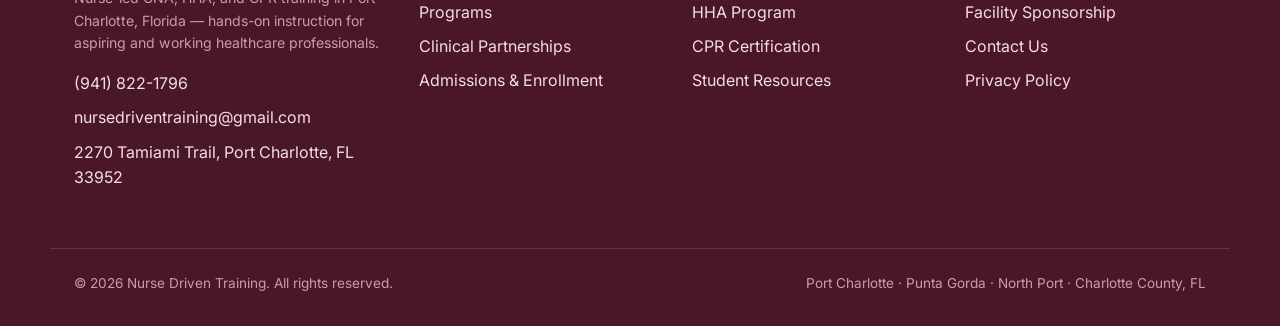
==== commit 0fec7eec: "fix: replace about location image with hands-on CPR training Removed the plain building/storefront p" ====
--- a/index.html
+++ b/index.html
@@ -37,7 +37,7 @@
   "name": "Nurse Driven Training",
   "url": "https://www.nursedriventraining.com/",
   "logo": "https://www.nursedriventraining.com/assets/img/nurse-driven-training-stacked-logo.webp",
-  "image": "https://www.nursedriventraining.com/assets/img/exterior-storefront.jpg",
+  "image": "https://www.nursedriventraining.com/assets/img/nurse-driven-training-cna-graduation-class-2025.jpg",
   "description": "Nurse-driven training and education for aspiring CNAs, HHAs, and healthcare professionals in Port Charlotte, Florida.",
   "telephone": "+1-941-822-1796",
   "email": "nursedriventraining@gmail.com",
@@ -154,7 +154,7 @@
           <h3>Small classes. Real mentorship. A clear path forward.</h3>
           <ul class="check-list">
             <li>Classroom instruction paired with hands-on skills practice</li>
-            <li>Real-world clinical experience before your state exam</li>
+            <li>Hands-on skills practice before your state exam</li>
             <li>A trainer who walks you through enrollment, scheduling, and what to expect on Day 1</li>
             <li>Programs built around working adults — evening and weekend options</li>
           </ul>
@@ -174,7 +174,7 @@
         <article class="card">
           <span class="price-tag">$1,275</span>
           <h3>CNA Training Program</h3>
-          <p>A 6-week program combining classroom instruction, hands-on skills practice, and real-world clinical experience to prepare you for the state CNA certification exam.</p>
+          <p>A 6-week program combining classroom instruction and hands-on skills practice to prepare you for the state CNA certification exam.</p>
           <div class="card-foot"><a class="btn btn-navy btn-block" href="cna-training-program.html">Program Details</a></div>
         </article>
         <article class="card">
@@ -200,28 +200,12 @@
         <h2>Real Students. Real Skills. Real Progress.</h2>
         <p>From the first day of class through hands-on practice and graduation, our students receive nurse-led guidance designed to build skill, confidence, and readiness for the next step.</p>
       </div>
-      <div class="photo-frame wide" style="max-width:900px;margin:0 auto var(--space-4);">
+      <div class="photo-frame wide" style="max-width:900px;margin:0 auto;">
         <picture>
           <source type="image/webp" srcset="assets/img/nurse-driven-training-cna-graduation-class-2025-mobile.webp 800w, assets/img/nurse-driven-training-cna-graduation-class-2025.webp 1335w" sizes="(max-width: 900px) 100vw, 900px">
           <source type="image/jpeg" srcset="assets/img/nurse-driven-training-cna-graduation-class-2025-mobile.jpg 800w, assets/img/nurse-driven-training-cna-graduation-class-2025.jpg 1335w" sizes="(max-width: 900px) 100vw, 900px">
           <img src="assets/img/nurse-driven-training-cna-graduation-class-2025.jpg" alt="Nurse Driven Training CNA graduates and instructors celebrating at a graduation ceremony" width="900" height="506" loading="lazy">
         </picture>
-      </div>
-      <div class="grid grid-2" style="max-width:800px;margin:0 auto;">
-        <div class="photo-frame tall">
-          <picture>
-            <source type="image/webp" srcset="assets/img/nurse-driven-training-cna-graduate-portrait-01-mobile.webp 700w, assets/img/nurse-driven-training-cna-graduate-portrait-01.webp 1448w" sizes="(max-width: 700px) 100vw, 380px">
-            <source type="image/jpeg" srcset="assets/img/nurse-driven-training-cna-graduate-portrait-01-mobile.jpg 700w, assets/img/nurse-driven-training-cna-graduate-portrait-01.jpg 1448w" sizes="(max-width: 700px) 100vw, 380px">
-            <img src="assets/img/nurse-driven-training-cna-graduate-portrait-01.jpg" alt="Nurse Driven Training CNA graduate posing in white scrubs at a graduation celebration in Port Charlotte, Florida" width="380" height="507" loading="lazy">
-          </picture>
-        </div>
-        <div class="photo-frame tall">
-          <picture>
-            <source type="image/webp" srcset="assets/img/nurse-driven-training-cna-graduate-portrait-02-mobile.webp 700w, assets/img/nurse-driven-training-cna-graduate-portrait-02.webp 1449w" sizes="(max-width: 700px) 100vw, 380px">
-            <source type="image/jpeg" srcset="assets/img/nurse-driven-training-cna-graduate-portrait-02-mobile.jpg 700w, assets/img/nurse-driven-training-cna-graduate-portrait-02.jpg 1449w" sizes="(max-width: 700px) 100vw, 380px">
-            <img src="assets/img/nurse-driven-training-cna-graduate-portrait-02.jpg" alt="CNA graduate in white scrubs celebrating completion with Nurse Driven Training" width="380" height="507" loading="lazy">
-          </picture>
-        </div>
       </div>
     </div>
   </section>
@@ -296,7 +280,7 @@
         </div>
         <div class="card">
           <h3>What days are classes held?</h3>
-          <p>Wednesday, Friday, and Saturday — with morning, evening, and Saturday clinical time slots.</p>
+          <p>Wednesday, Friday, and Saturday — with morning, evening, and Saturday skills-lab time slots.</p>
         </div>
         <div class="card">
           <h3>What happens after I reach out?</h3>
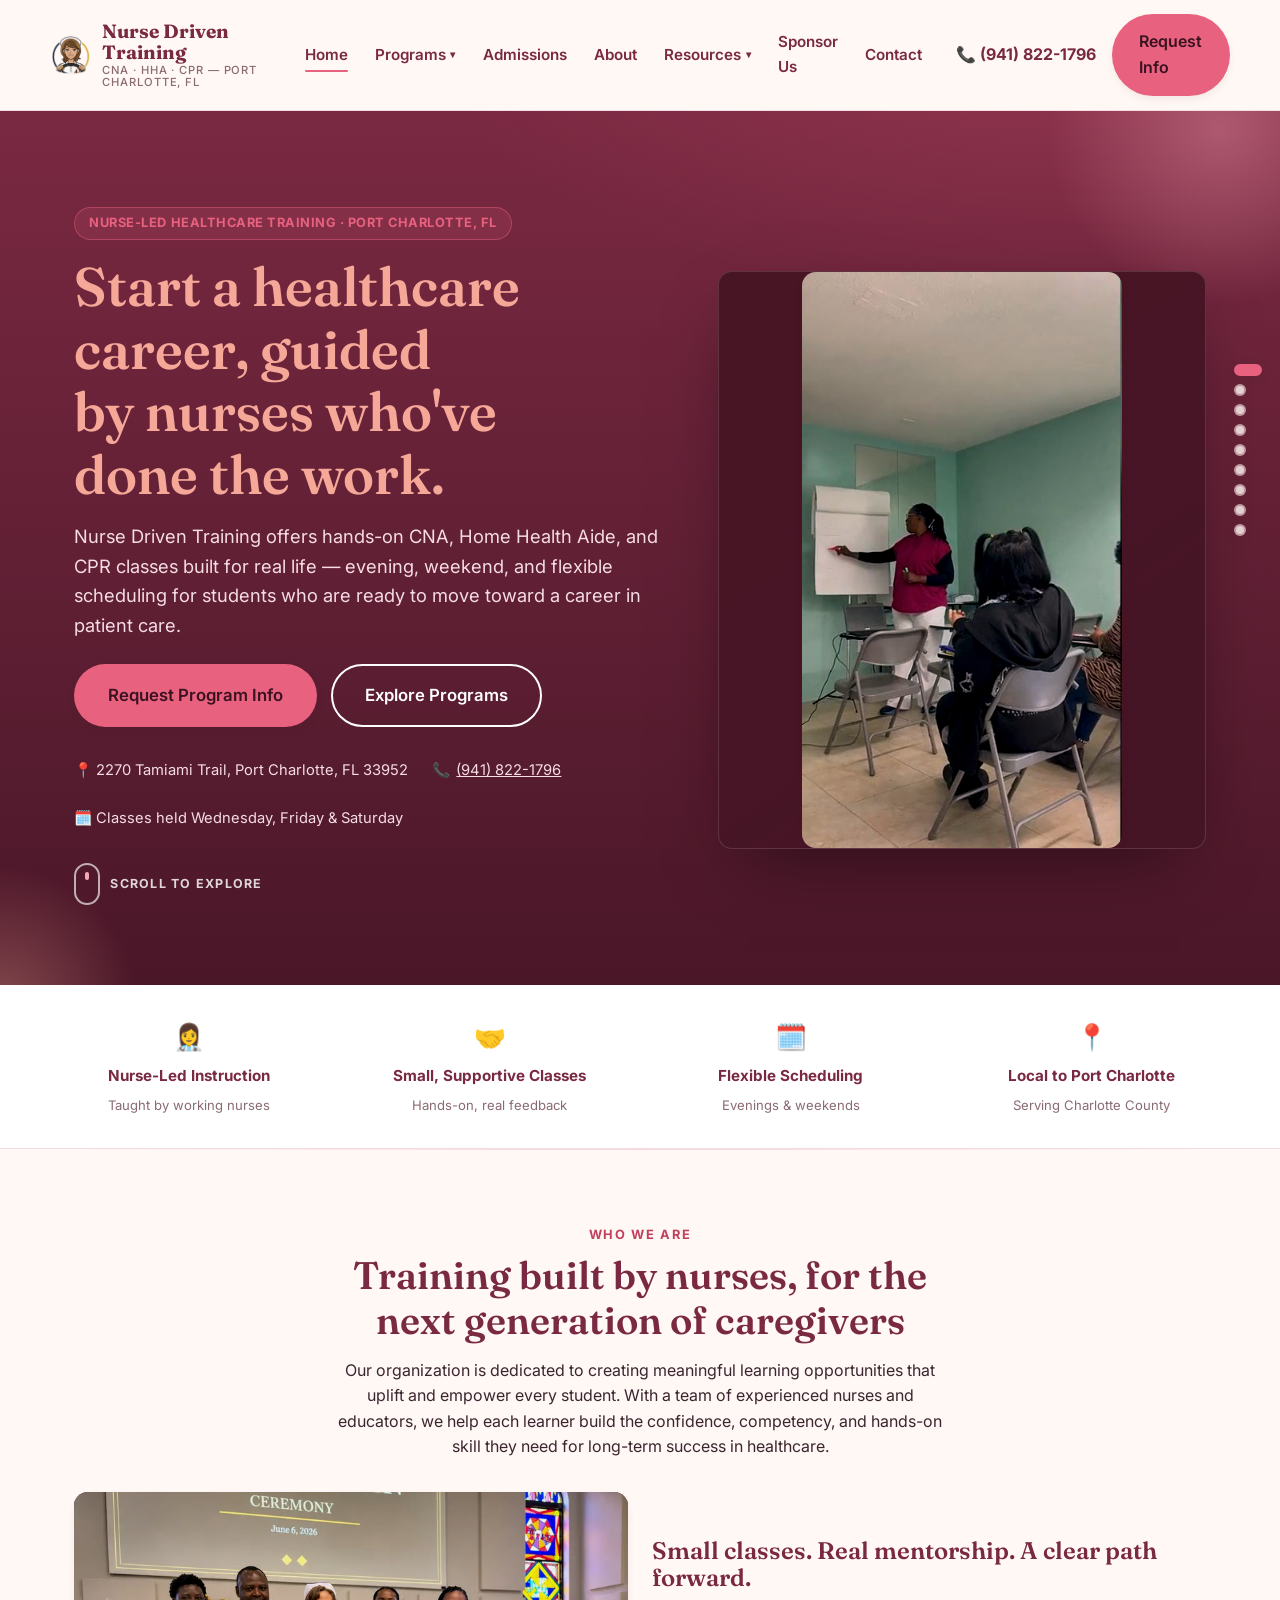
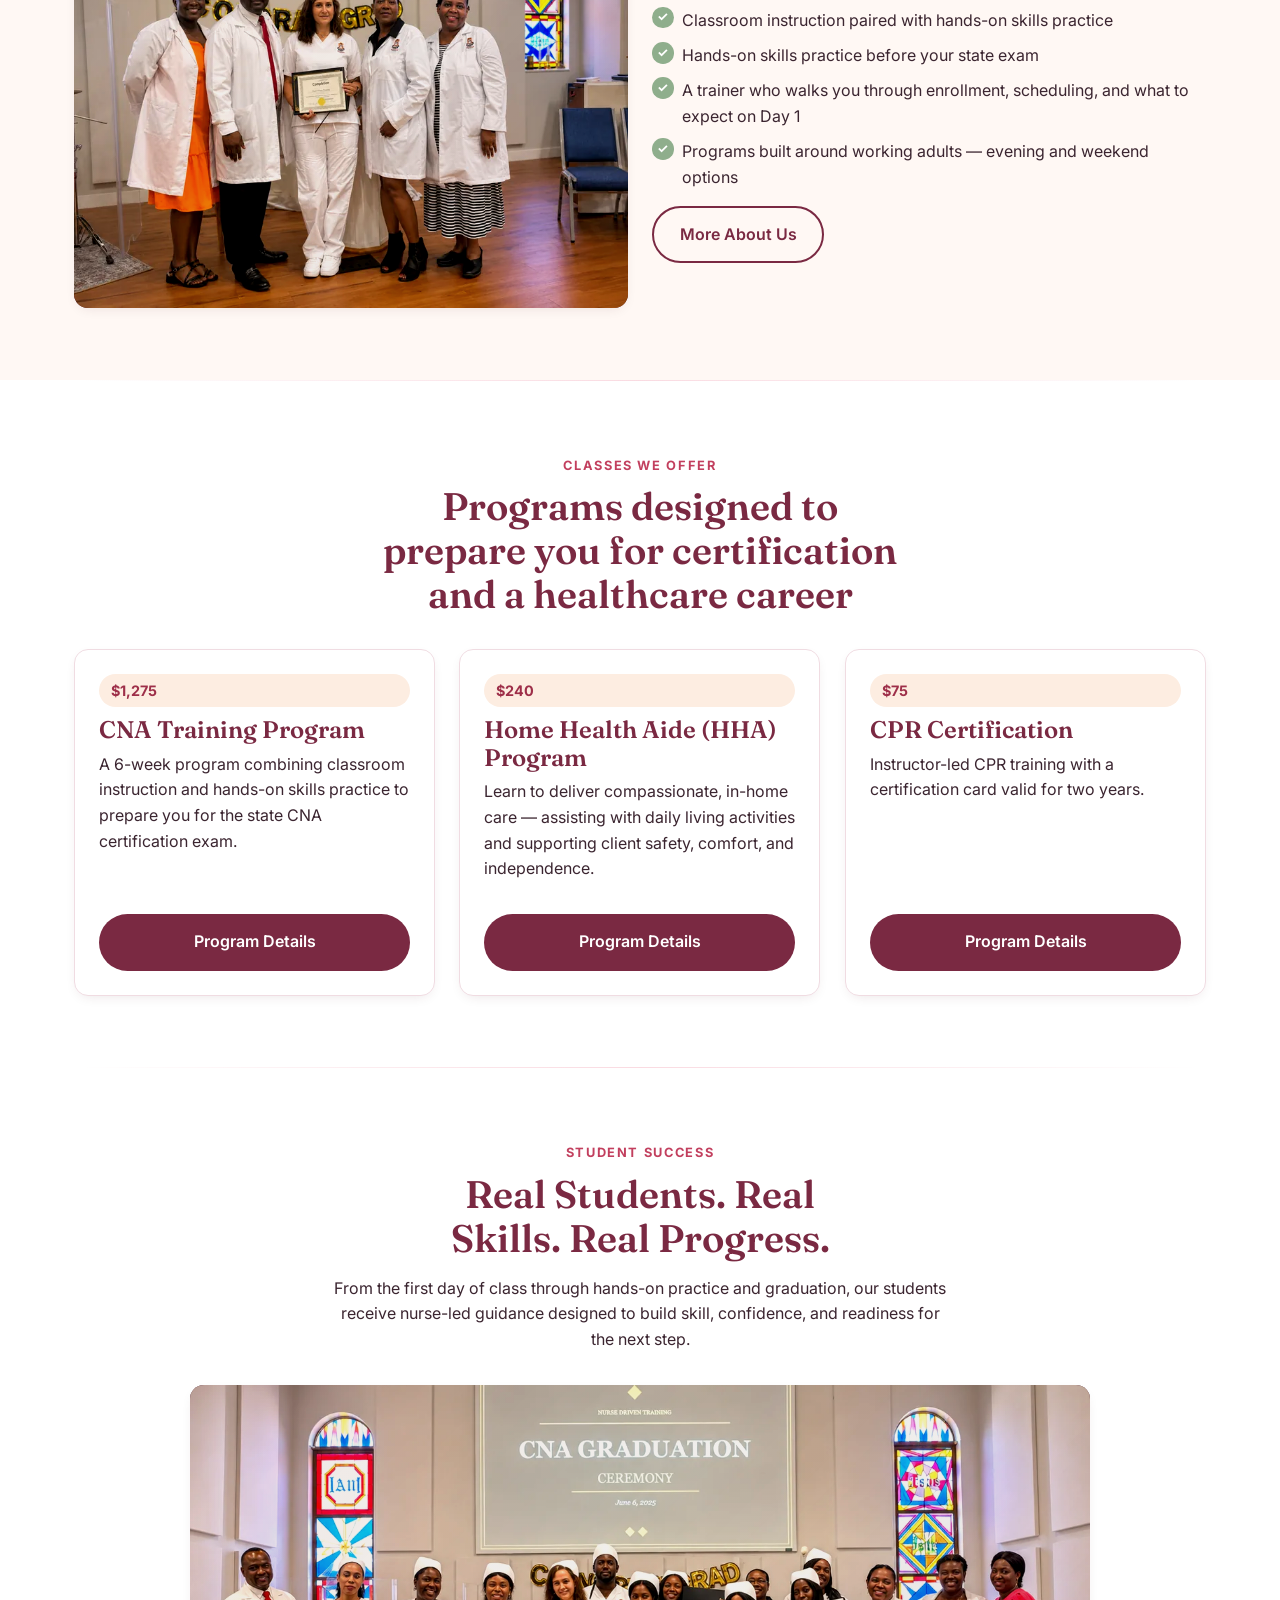
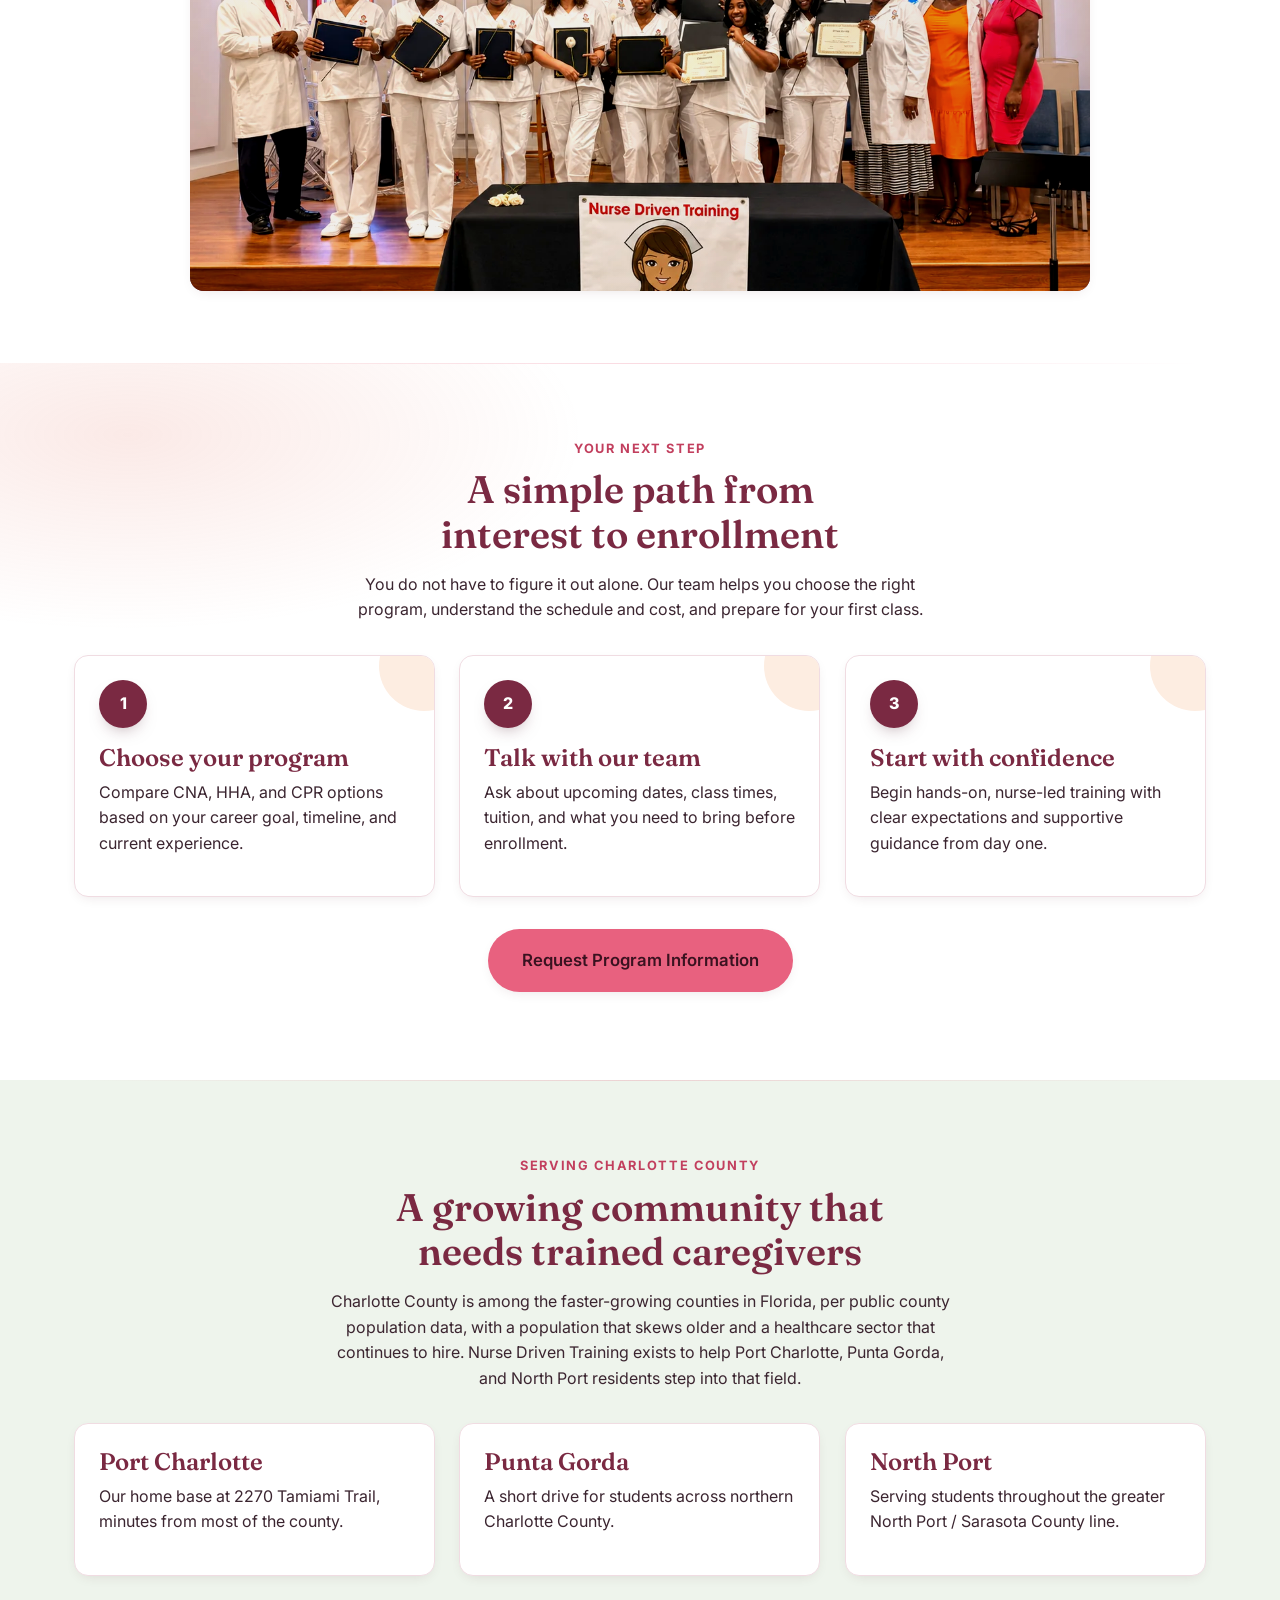
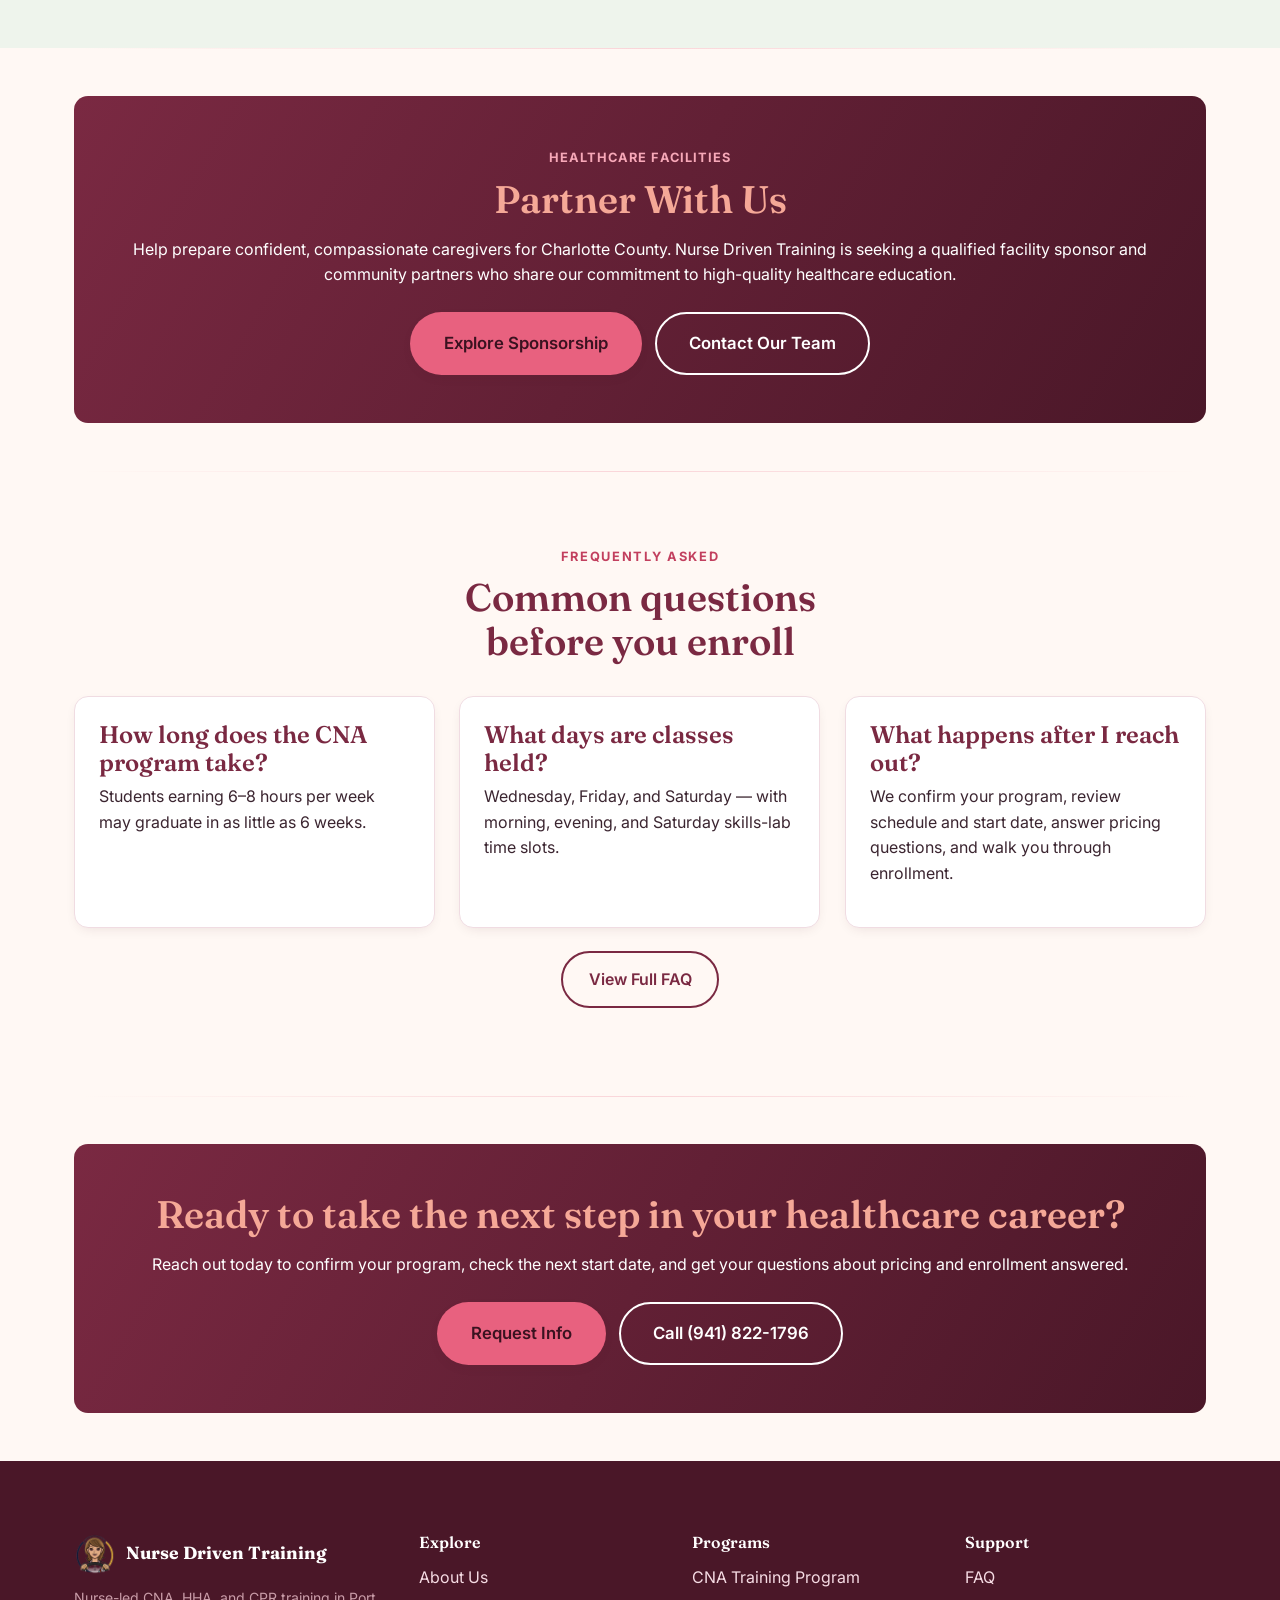
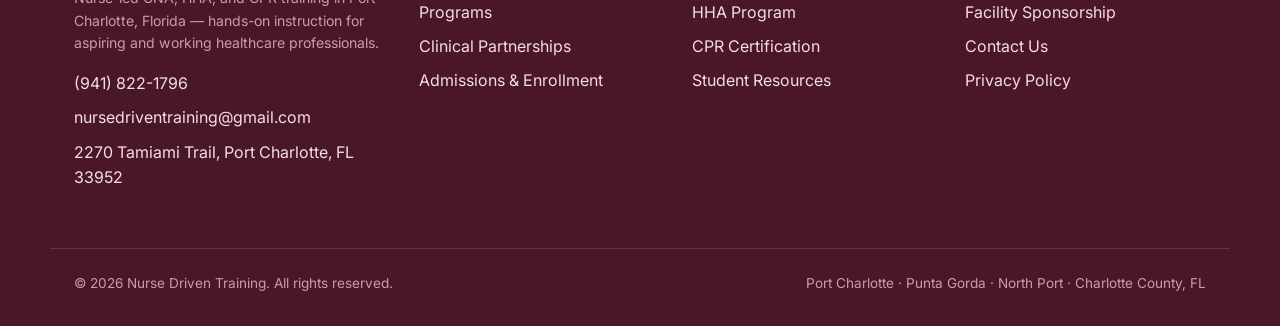
==== commit 5bd437e3: "feat: add hero background video, fix team photo crop, add programs photo Homepage hero now includes " ====
--- a/index.html
+++ b/index.html
@@ -115,12 +115,23 @@
         </ul>
       </div>
       <div class="hero-media">
-        <div class="photo-frame wide">
-          <picture>
-            <source type="image/webp" srcset="assets/img/nurse-led-cna-classroom-training-port-charlotte-mobile.webp 800w, assets/img/nurse-led-cna-classroom-training-port-charlotte.webp 1535w" sizes="(max-width: 899px) 100vw, 800px">
-            <source type="image/jpeg" srcset="assets/img/nurse-led-cna-classroom-training-port-charlotte-mobile.jpg 800w, assets/img/nurse-led-cna-classroom-training-port-charlotte.jpg 1535w" sizes="(max-width: 899px) 100vw, 800px">
-            <img src="assets/img/nurse-led-cna-classroom-training-port-charlotte.jpg" alt="Nurse instructor teaching CNA students in a Nurse Driven Training classroom in Port Charlotte" width="800" height="450" loading="eager" fetchpriority="high">
-          </picture>
+        <div class="photo-frame hero-video-frame" style="aspect-ratio:5/9;max-width:320px;margin:0 auto;">
+          <video
+            class="hero-video"
+            autoplay
+            muted
+            loop
+            playsinline
+            preload="metadata"
+            aria-hidden="true"
+            tabindex="-1"
+            poster="assets/img/nurse-driven-training-hero-poster.jpg"
+            width="400"
+            height="720"
+          >
+            <source src="assets/video/nurse-driven-training-hero-background.mp4" type="video/mp4">
+          </video>
+          <img class="hero-video-fallback" src="assets/img/nurse-driven-training-hero-poster.jpg" alt="Nurse instructor teaching CNA students in a Nurse Driven Training classroom in Port Charlotte" width="400" height="720" loading="eager">
         </div>
       </div>
     </div>
--- a/css/styles.css
+++ b/css/styles.css
@@ -696,18 +696,36 @@
   mix-blend-mode: multiply;
 }
 .photo-frame img,
-.hero-media img {
+.hero-media img,
+.photo-frame video,
+.hero-media video {
   filter: saturate(1.12) contrast(1.08) brightness(.93) sepia(.04);
   transition: transform .8s var(--motion-ease), filter .5s ease;
 }
 .photo-frame:hover img,
-.hero-media:hover img {
+.hero-media:hover img,
+.photo-frame:hover video,
+.hero-media:hover video {
   transform: scale(1.025);
   filter: saturate(1.18) contrast(1.1) brightness(.96) sepia(.03);
 }
 .hero-media {
   box-shadow: 0 28px 70px -28px rgba(20,5,12,.7);
   transform: rotate(.35deg);
+}
+
+/* Hero background video: portrait source clip in a contained frame beside the hero copy. */
+.hero-video,
+.hero-video-fallback {
+  width: 100%;
+  height: 100%;
+  object-fit: cover;
+  display: block;
+}
+.hero-video-fallback { display: none; }
+@media (prefers-reduced-motion: reduce) {
+  .hero-video { display: none; }
+  .hero-video-fallback { display: block; }
 }
 
 /* Improve hierarchy and conversion energy. */
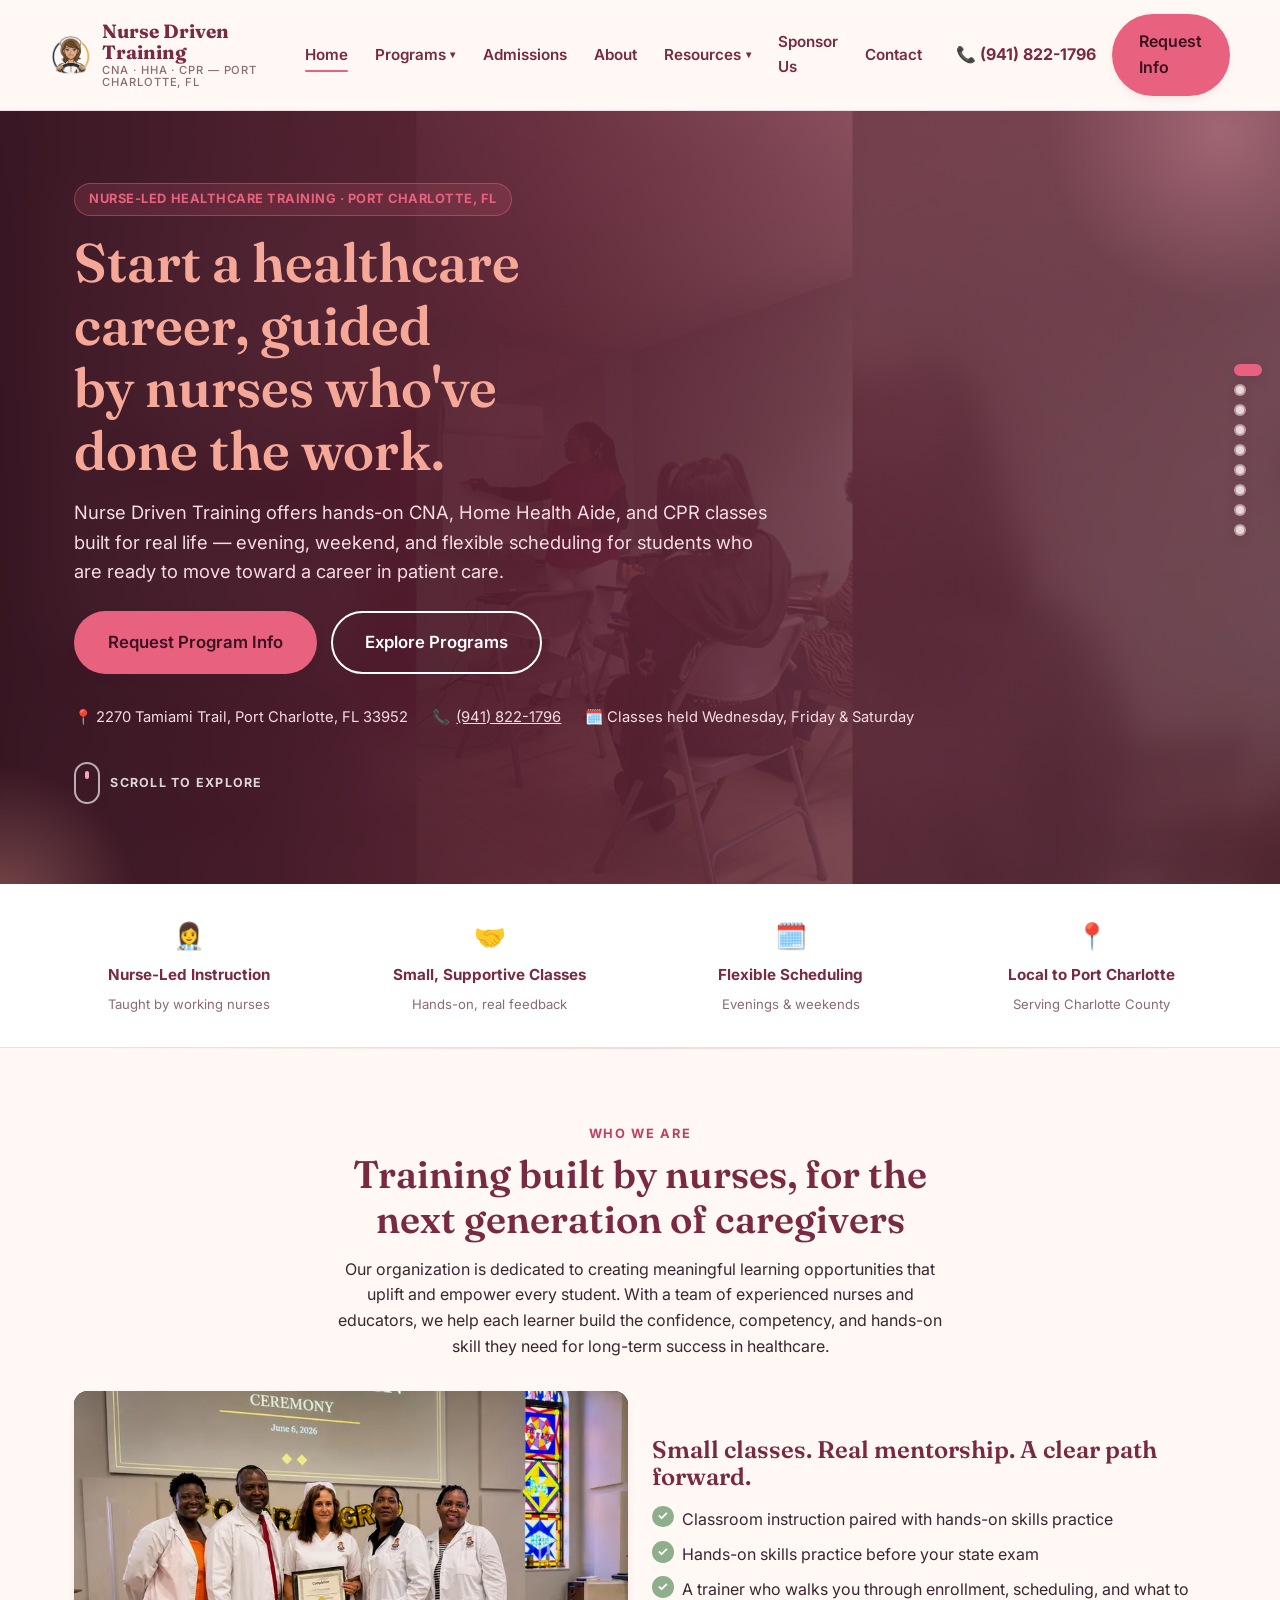
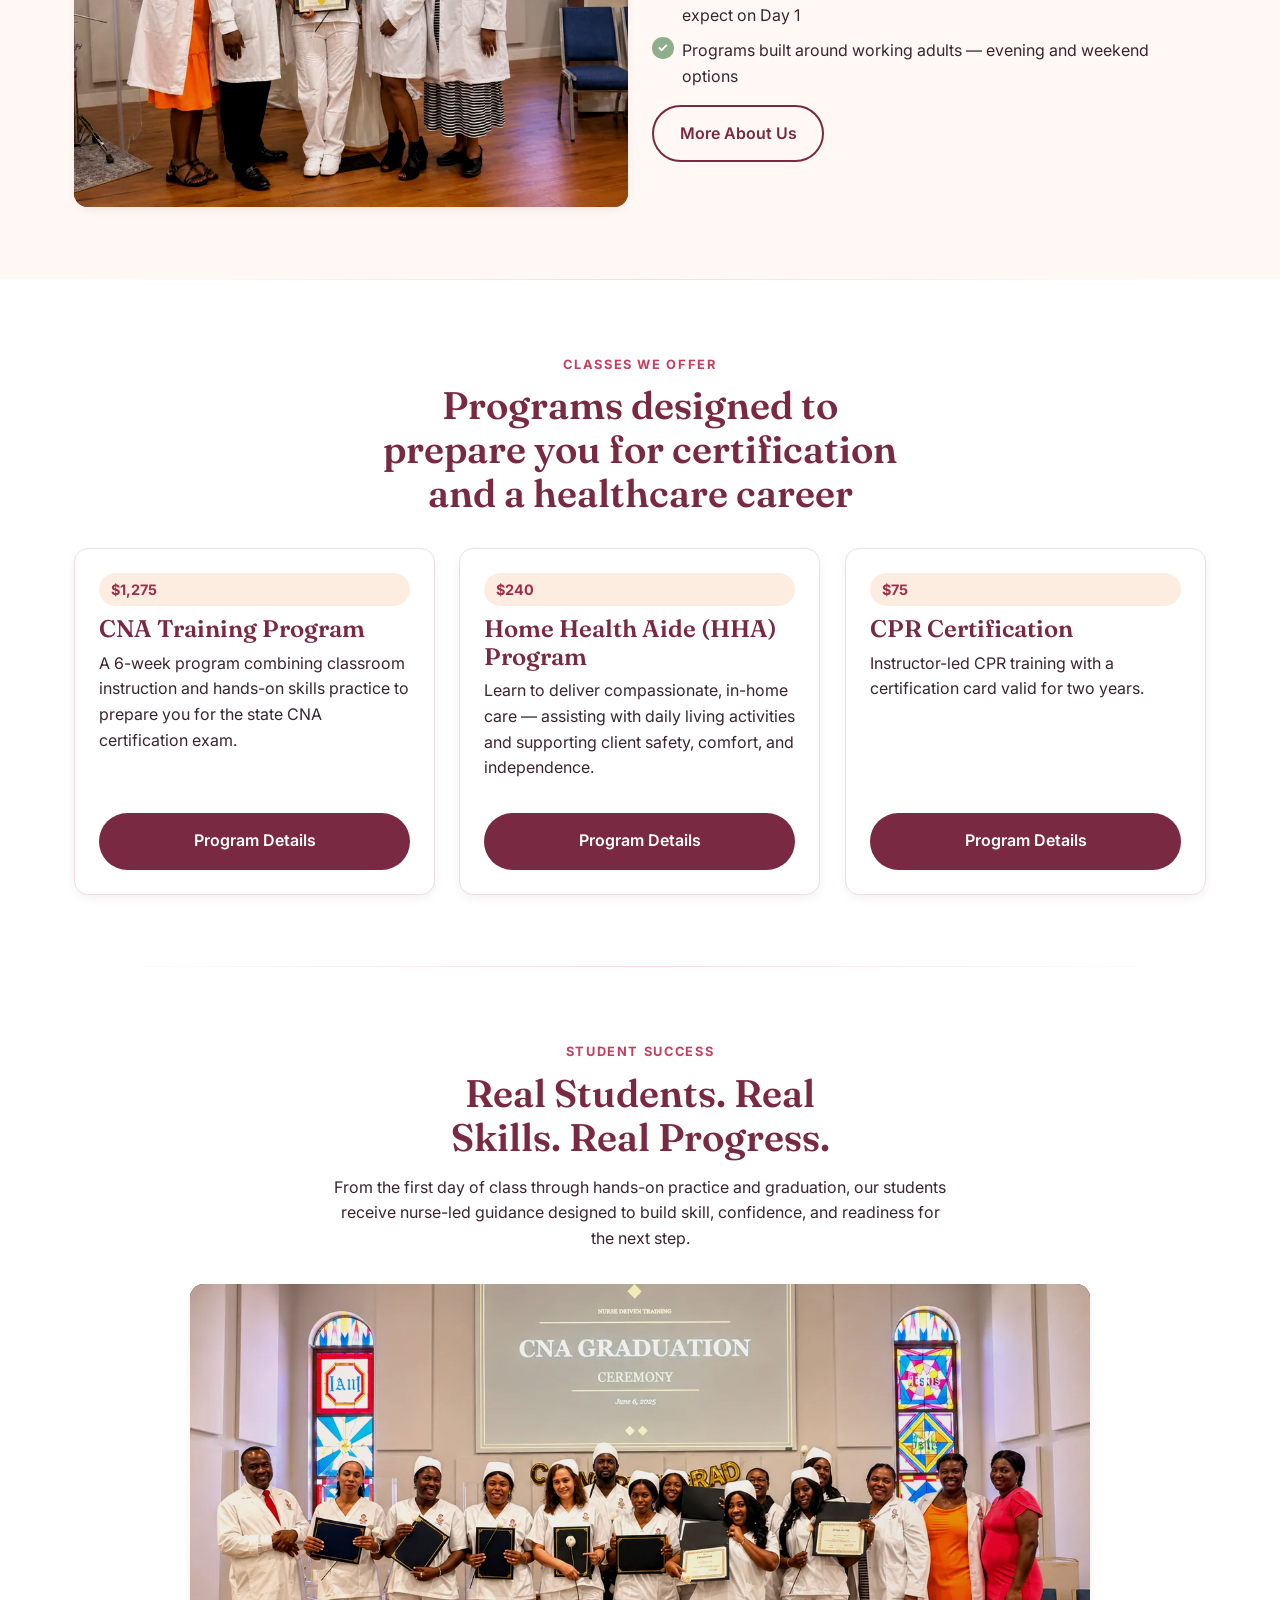
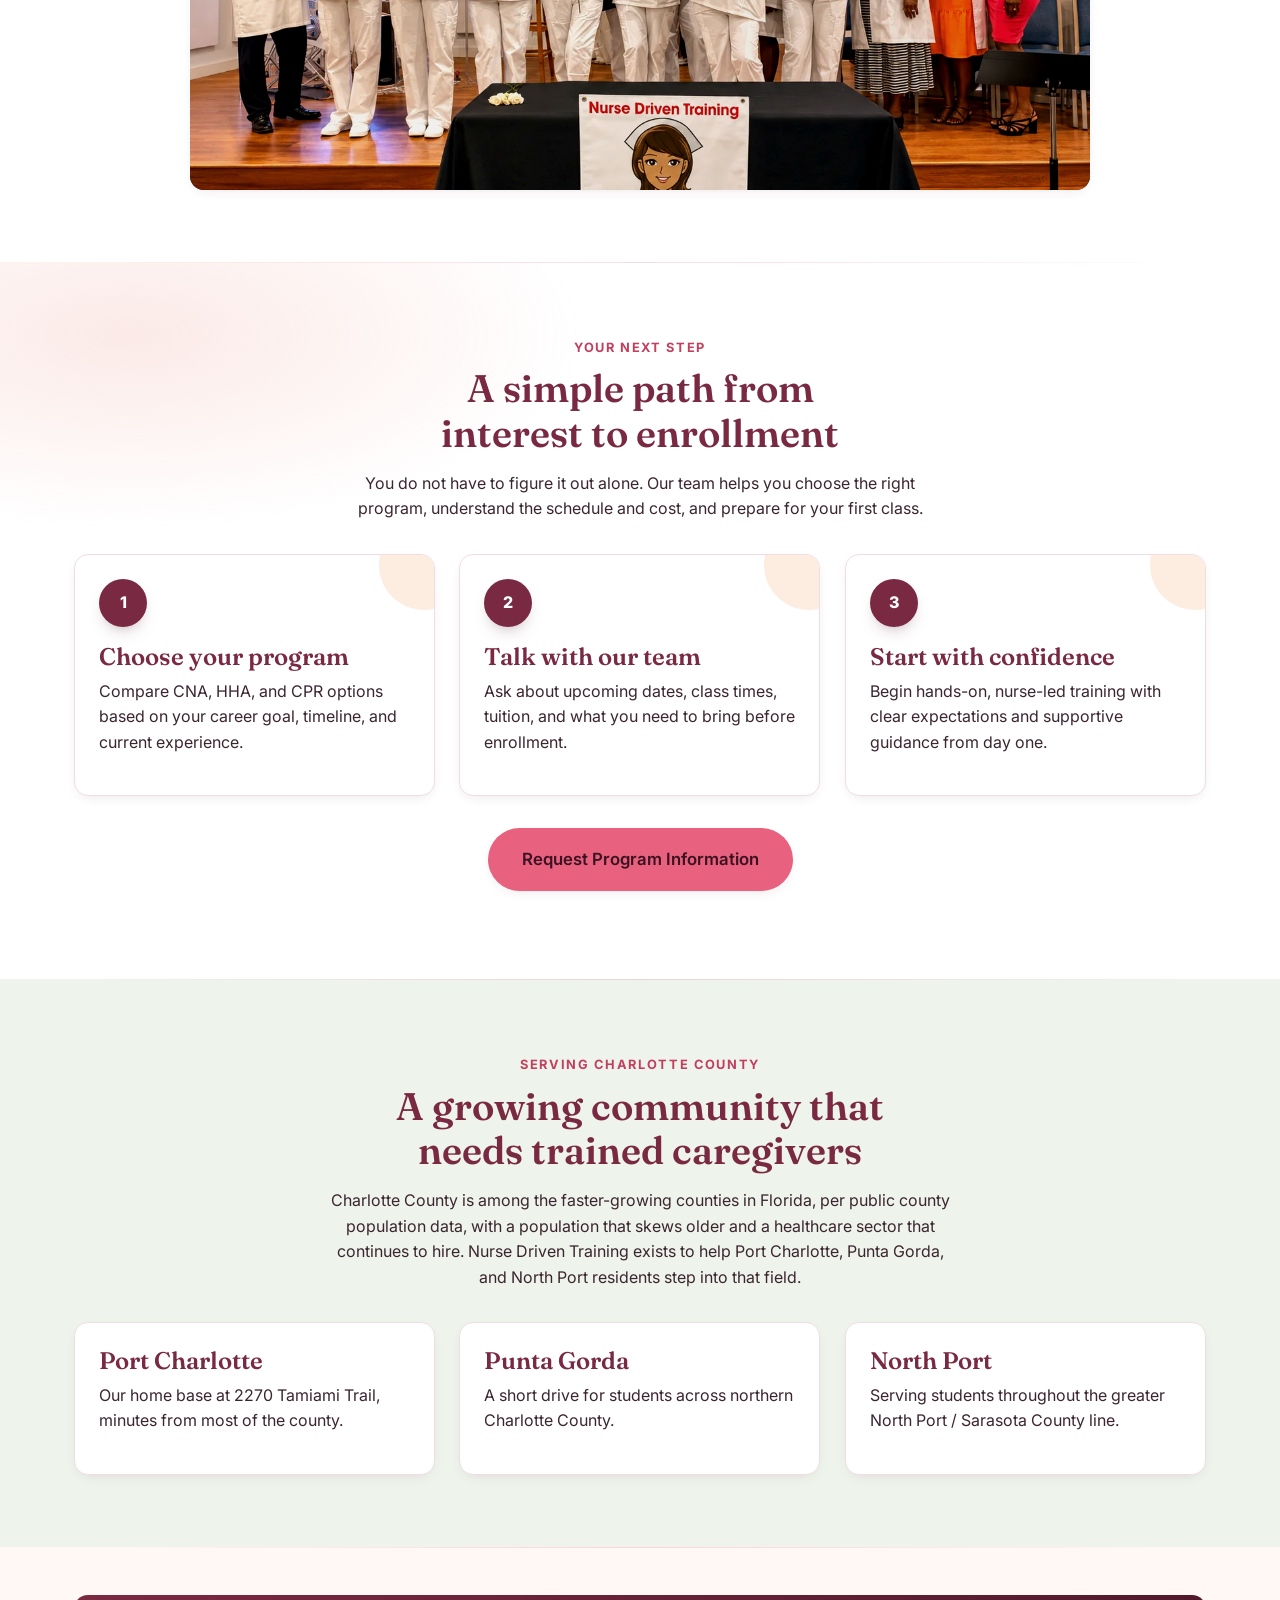
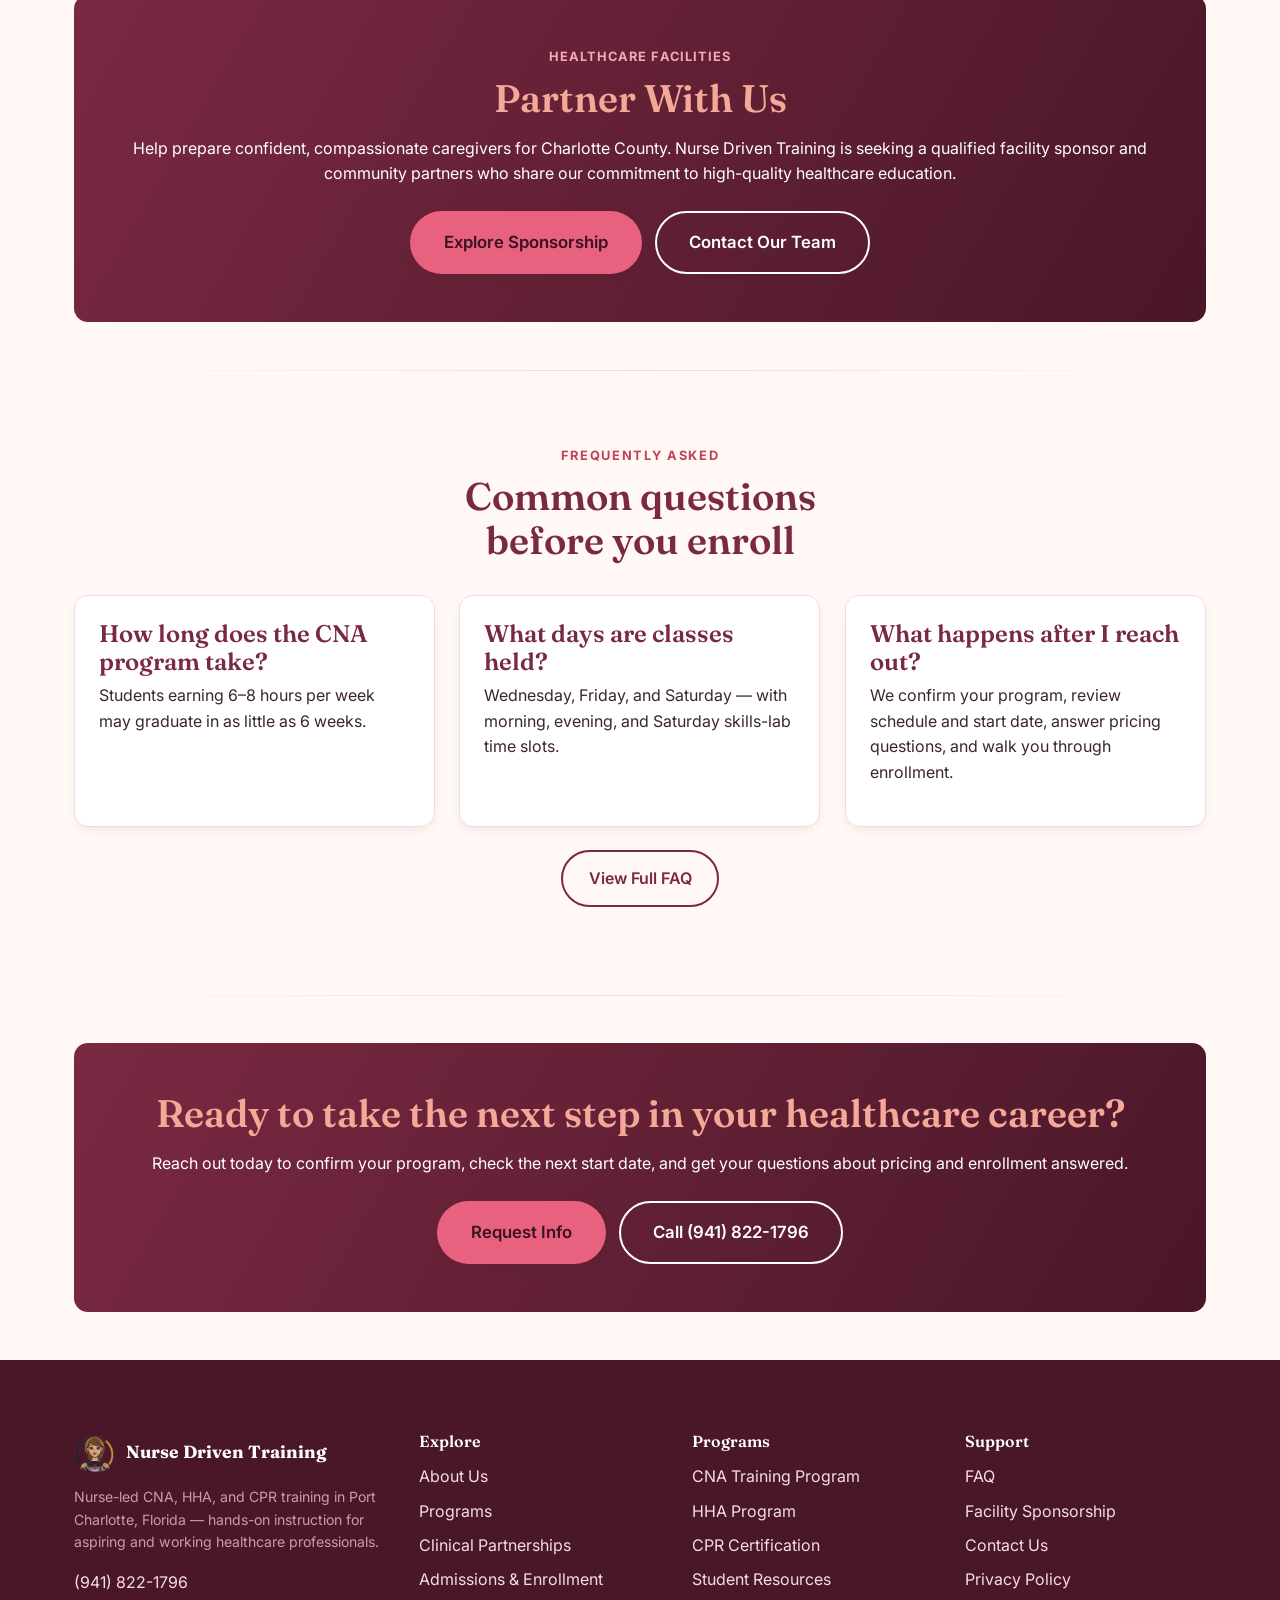
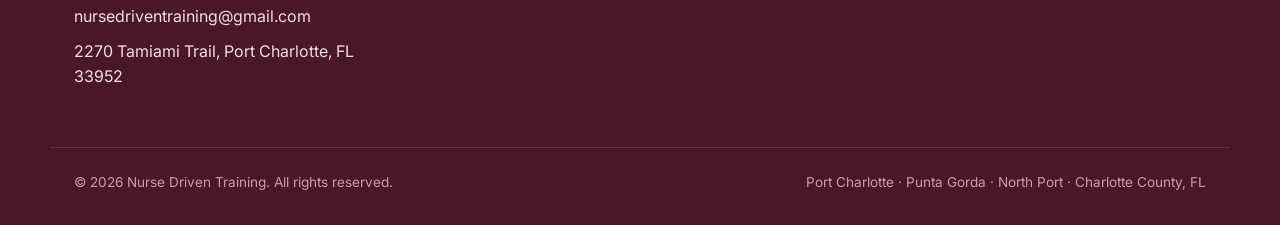
==== commit a1eaa68a: "fix: full-width subtle hero background video treatment Restructured the hero from a two-column text+" ====
--- a/index.html
+++ b/index.html
@@ -98,42 +98,34 @@
 
 <main id="main">
 
-  <section class="hero">
-    <div class="container hero-grid">
-      <div>
-        <span class="eyebrow">Nurse-Led Healthcare Training · Port Charlotte, FL</span>
-        <h1>Start a healthcare career, guided by nurses who've done the work.</h1>
-        <p class="lede">Nurse Driven Training offers hands-on CNA, Home Health Aide, and CPR classes built for real life — evening, weekend, and flexible scheduling for students who are ready to move toward a career in patient care.</p>
-        <div class="hero-cta-row">
-          <a class="btn btn-primary btn-lg" href="contact.html">Request Program Info</a>
-          <a class="btn btn-outline btn-lg" href="programs.html">Explore Programs</a>
-        </div>
-        <ul class="hero-meta">
-          <li><span>📍 2270 Tamiami Trail, Port Charlotte, FL 33952</span></li>
-          <li><span>📞 <a href="tel:+19418221796" style="color:inherit;">(941) 822-1796</a></span></li>
-          <li><span>🗓️ Classes held Wednesday, Friday &amp; Saturday</span></li>
-        </ul>
-      </div>
-      <div class="hero-media">
-        <div class="photo-frame hero-video-frame" style="aspect-ratio:5/9;max-width:320px;margin:0 auto;">
-          <video
-            class="hero-video"
-            autoplay
-            muted
-            loop
-            playsinline
-            preload="metadata"
-            aria-hidden="true"
-            tabindex="-1"
-            poster="assets/img/nurse-driven-training-hero-poster.jpg"
-            width="400"
-            height="720"
-          >
-            <source src="assets/video/nurse-driven-training-hero-background.mp4" type="video/mp4">
-          </video>
-          <img class="hero-video-fallback" src="assets/img/nurse-driven-training-hero-poster.jpg" alt="Nurse instructor teaching CNA students in a Nurse Driven Training classroom in Port Charlotte" width="400" height="720" loading="eager">
-        </div>
-      </div>
+  <section class="hero hero-has-video">
+    <video
+      class="hero-video"
+      autoplay
+      muted
+      loop
+      playsinline
+      preload="metadata"
+      aria-hidden="true"
+      tabindex="-1"
+      poster="assets/img/nurse-driven-training-hero-poster.jpg"
+    >
+      <source src="assets/video/nurse-driven-training-hero-background.mp4" type="video/mp4">
+    </video>
+    <div class="hero-overlay" aria-hidden="true"></div>
+    <div class="container hero-content">
+      <span class="eyebrow">Nurse-Led Healthcare Training · Port Charlotte, FL</span>
+      <h1>Start a healthcare career, guided by nurses who've done the work.</h1>
+      <p class="lede">Nurse Driven Training offers hands-on CNA, Home Health Aide, and CPR classes built for real life — evening, weekend, and flexible scheduling for students who are ready to move toward a career in patient care.</p>
+      <div class="hero-cta-row">
+        <a class="btn btn-primary btn-lg" href="contact.html">Request Program Info</a>
+        <a class="btn btn-outline btn-lg" href="programs.html">Explore Programs</a>
+      </div>
+      <ul class="hero-meta">
+        <li><span>📍 2270 Tamiami Trail, Port Charlotte, FL 33952</span></li>
+        <li><span>📞 <a href="tel:+19418221796" style="color:inherit;">(941) 822-1796</a></span></li>
+        <li><span>🗓️ Classes held Wednesday, Friday &amp; Saturday</span></li>
+      </ul>
     </div>
   </section>
 
--- a/css/styles.css
+++ b/css/styles.css
@@ -395,6 +395,64 @@
 .hero-cta-row { display: flex; flex-wrap: wrap; gap: 0.85rem; margin-top: var(--space-3); }
 .hero-meta { display: flex; flex-wrap: wrap; gap: var(--space-3); margin-top: var(--space-4); font-size: 0.92rem; color: #F6DCE4; list-style: none; padding: 0; }
 .hero-meta span { display: flex; align-items: center; gap: 0.4rem; }
+
+/* Full-bleed hero background video: subtle, brand-tinted, text stays dominant. */
+.hero-has-video {
+  position: relative;
+  overflow: hidden;
+  isolation: isolate;
+  min-height: clamp(640px, 78vh, 860px);
+  display: flex;
+  align-items: center;
+  padding: var(--space-6) 0;
+}
+.hero-has-video .hero-video {
+  position: absolute;
+  inset: 0;
+  width: 100%;
+  height: 100%;
+  object-fit: cover;
+  object-position: 55% center;
+  z-index: -3;
+  opacity: 0.42;
+  filter: brightness(0.72) saturate(0.9);
+}
+.hero-has-video .hero-overlay {
+  position: absolute;
+  inset: 0;
+  z-index: -2;
+  background: linear-gradient(90deg,
+    rgba(52,18,31,.90) 0%,
+    rgba(94,34,52,.72) 42%,
+    rgba(133,68,84,.48) 68%,
+    rgba(133,68,84,.30) 100%);
+}
+.hero-content {
+  position: relative;
+  z-index: 2;
+  width: min(100% - 2rem, 1200px);
+  margin-inline: auto;
+}
+@media (max-width: 699px) {
+  .hero-has-video .hero-video {
+    object-position: 58% center;
+    opacity: 0.30;
+  }
+  .hero-has-video .hero-overlay {
+    background: linear-gradient(180deg,
+      rgba(52,18,31,.82) 0%,
+      rgba(52,18,31,.68) 58%,
+      rgba(52,18,31,.78) 100%);
+  }
+}
+@media (prefers-reduced-motion: reduce) {
+  .hero-has-video .hero-video { display: none; }
+  .hero-has-video {
+    background:
+      linear-gradient(90deg, rgba(52,18,31,.88), rgba(94,34,52,.58)),
+      url("assets/img/nurse-driven-training-hero-poster.jpg") center / cover no-repeat;
+  }
+}
 .hero-media {
   border-radius: var(--radius);
   overflow: hidden;
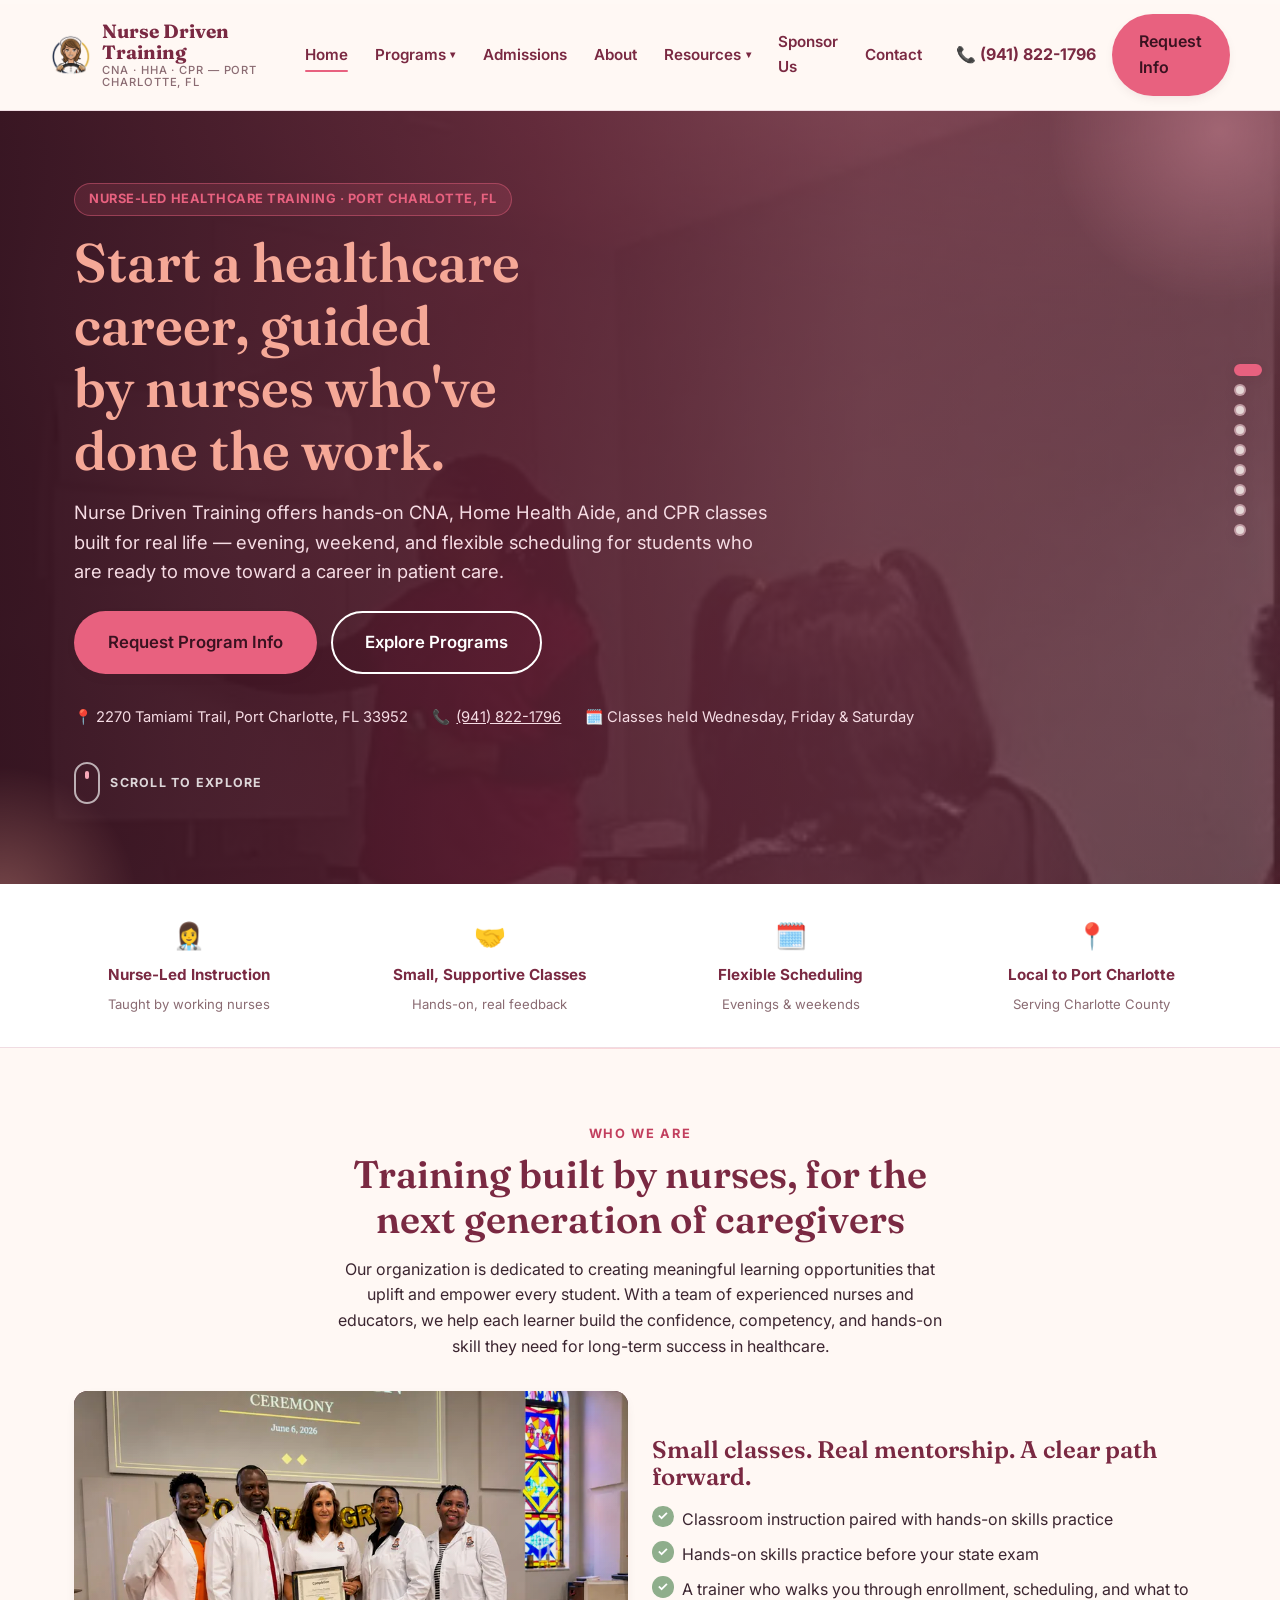
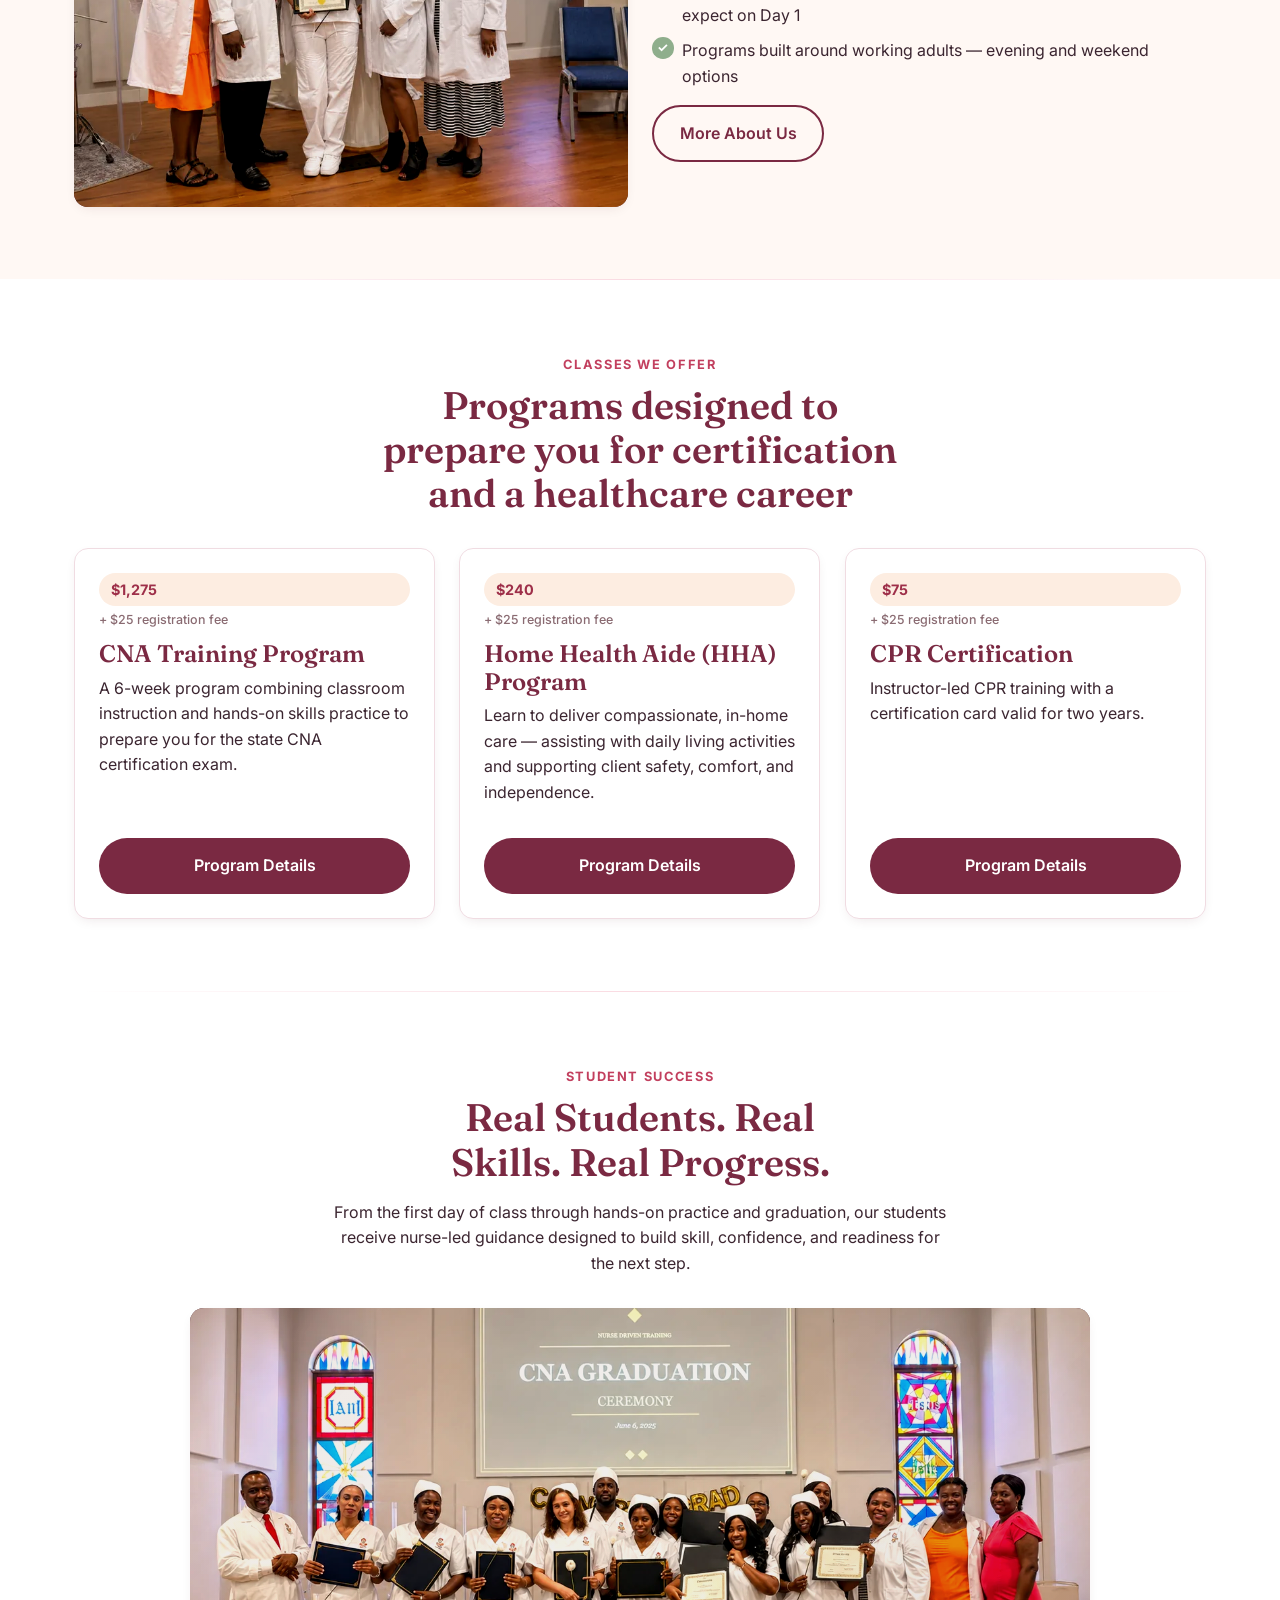
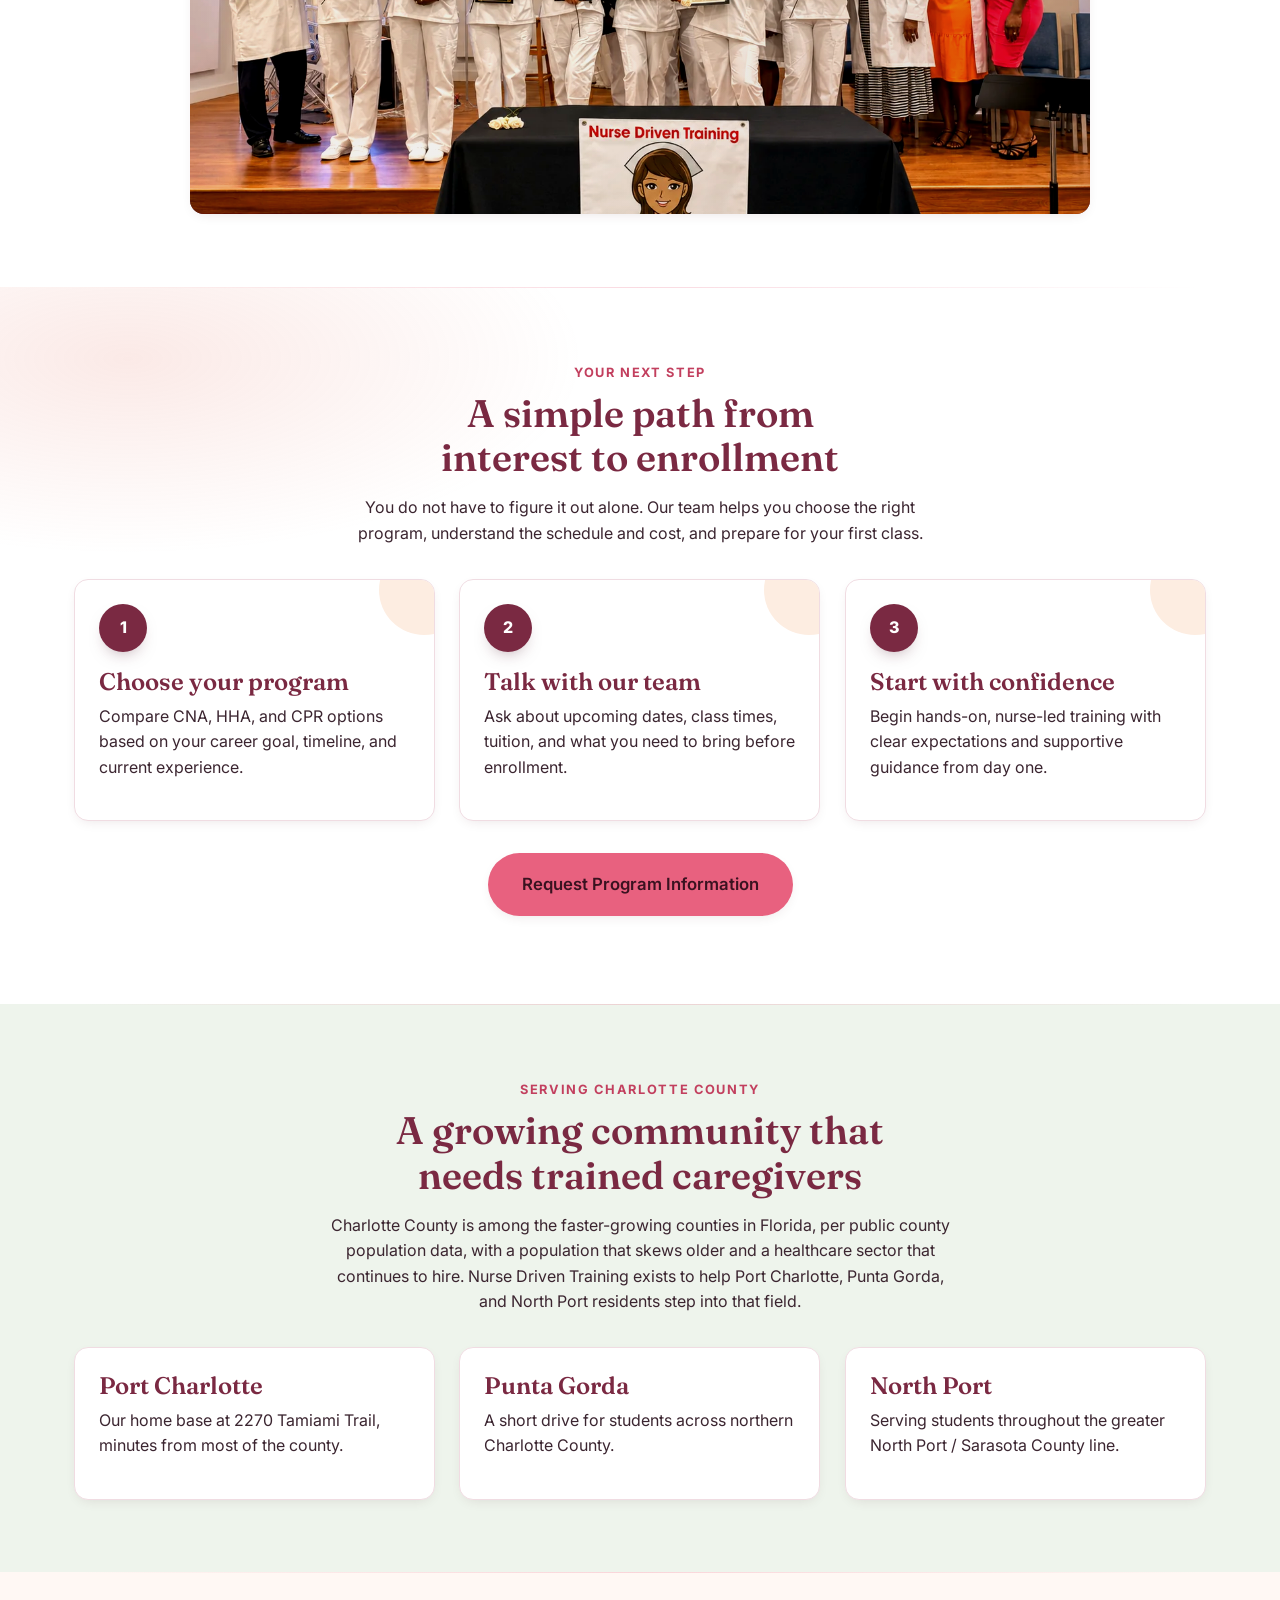
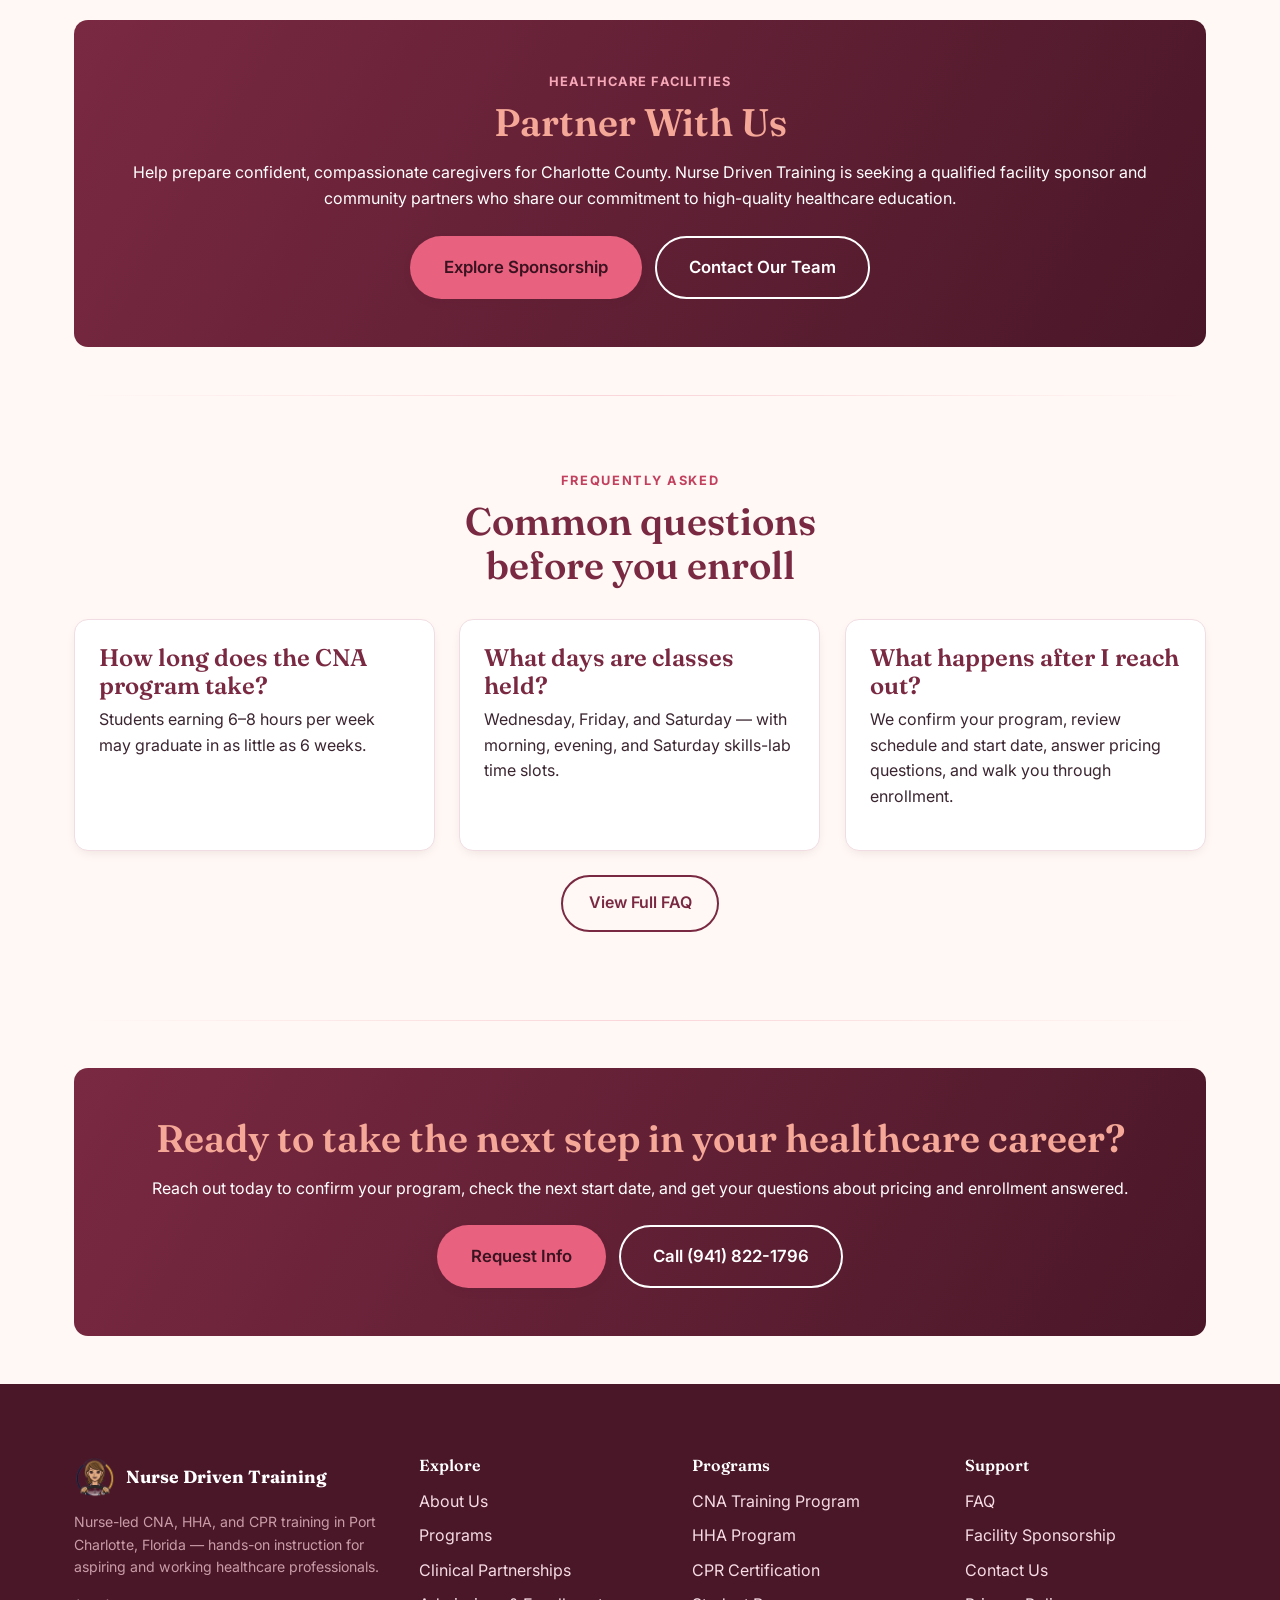
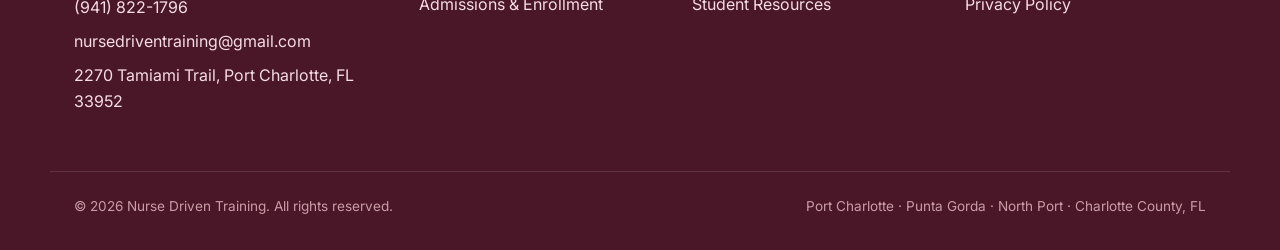
==== commit 80555a49: "fix: remove blur-side split from hero video, pricing transparency, claim sourcing Hero video now use" ====
--- a/index.html
+++ b/index.html
@@ -110,7 +110,7 @@
       tabindex="-1"
       poster="assets/img/nurse-driven-training-hero-poster.jpg"
     >
-      <source src="assets/video/nurse-driven-training-hero-background.mp4" type="video/mp4">
+      <source src="assets/video/nurse-driven-training-hero-full-bleed.mp4" type="video/mp4">
     </video>
     <div class="hero-overlay" aria-hidden="true"></div>
     <div class="container hero-content">
@@ -176,18 +176,21 @@
       <div class="grid grid-3">
         <article class="card">
           <span class="price-tag">$1,275</span>
+          <span class="price-fee">+ $25 registration fee</span>
           <h3>CNA Training Program</h3>
           <p>A 6-week program combining classroom instruction and hands-on skills practice to prepare you for the state CNA certification exam.</p>
           <div class="card-foot"><a class="btn btn-navy btn-block" href="cna-training-program.html">Program Details</a></div>
         </article>
         <article class="card">
           <span class="price-tag">$240</span>
+          <span class="price-fee">+ $25 registration fee</span>
           <h3>Home Health Aide (HHA) Program</h3>
           <p>Learn to deliver compassionate, in-home care — assisting with daily living activities and supporting client safety, comfort, and independence.</p>
           <div class="card-foot"><a class="btn btn-navy btn-block" href="hha-program.html">Program Details</a></div>
         </article>
         <article class="card">
           <span class="price-tag">$75</span>
+          <span class="price-fee">+ $25 registration fee</span>
           <h3>CPR Certification</h3>
           <p>Instructor-led CPR training with a certification card valid for two years.</p>
           <div class="card-foot"><a class="btn btn-navy btn-block" href="cpr-certification.html">Program Details</a></div>
--- a/css/styles.css
+++ b/css/styles.css
@@ -412,7 +412,7 @@
   width: 100%;
   height: 100%;
   object-fit: cover;
-  object-position: 55% center;
+  object-position: center 38%;
   z-index: -3;
   opacity: 0.42;
   filter: brightness(0.72) saturate(0.9);
@@ -435,7 +435,7 @@
 }
 @media (max-width: 699px) {
   .hero-has-video .hero-video {
-    object-position: 58% center;
+    object-position: center 34%;
     opacity: 0.30;
   }
   .hero-has-video .hero-overlay {
@@ -549,6 +549,13 @@
   border-radius: 999px;
   font-size: 0.9rem;
   margin-bottom: 0.6rem;
+}
+.price-fee {
+  display: block;
+  font-size: 0.78rem;
+  font-weight: 500;
+  color: var(--muted);
+  margin: -0.3rem 0 0.6rem;
 }
 .tag {
   display: inline-block;
